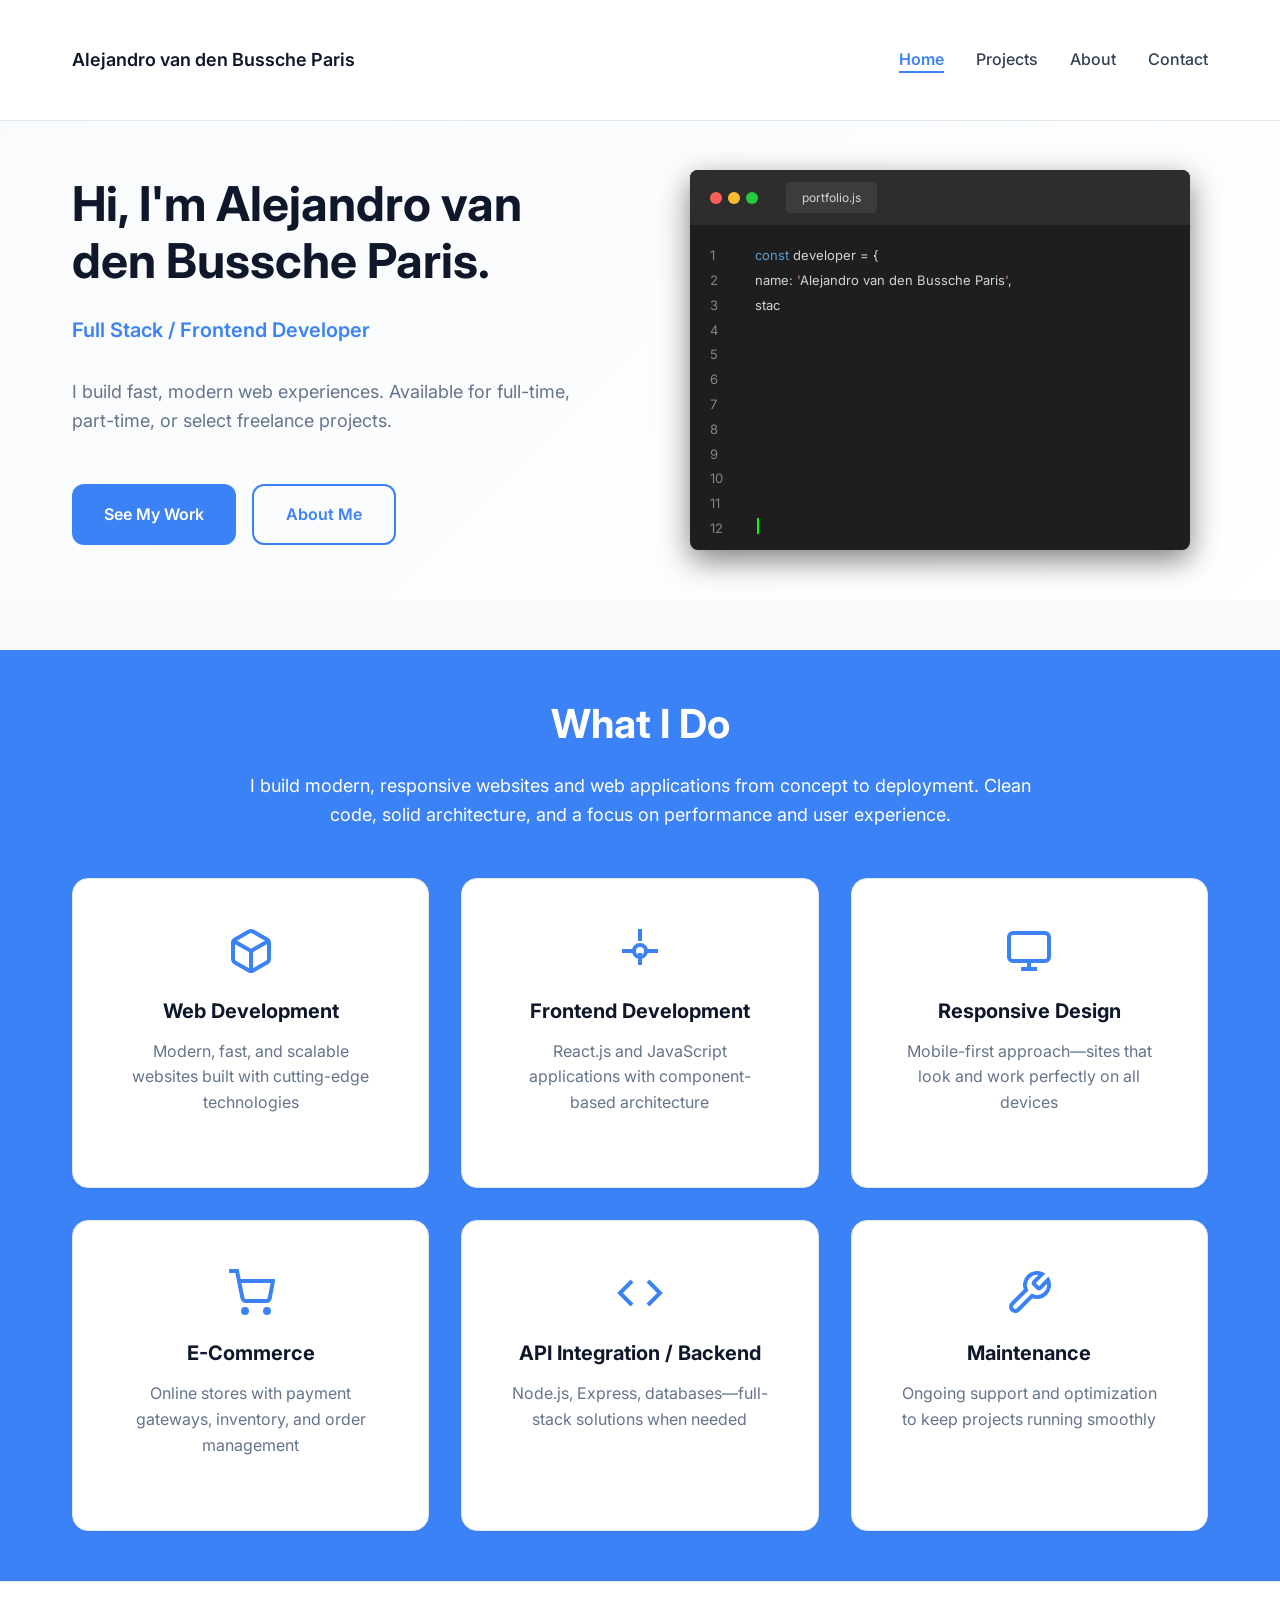
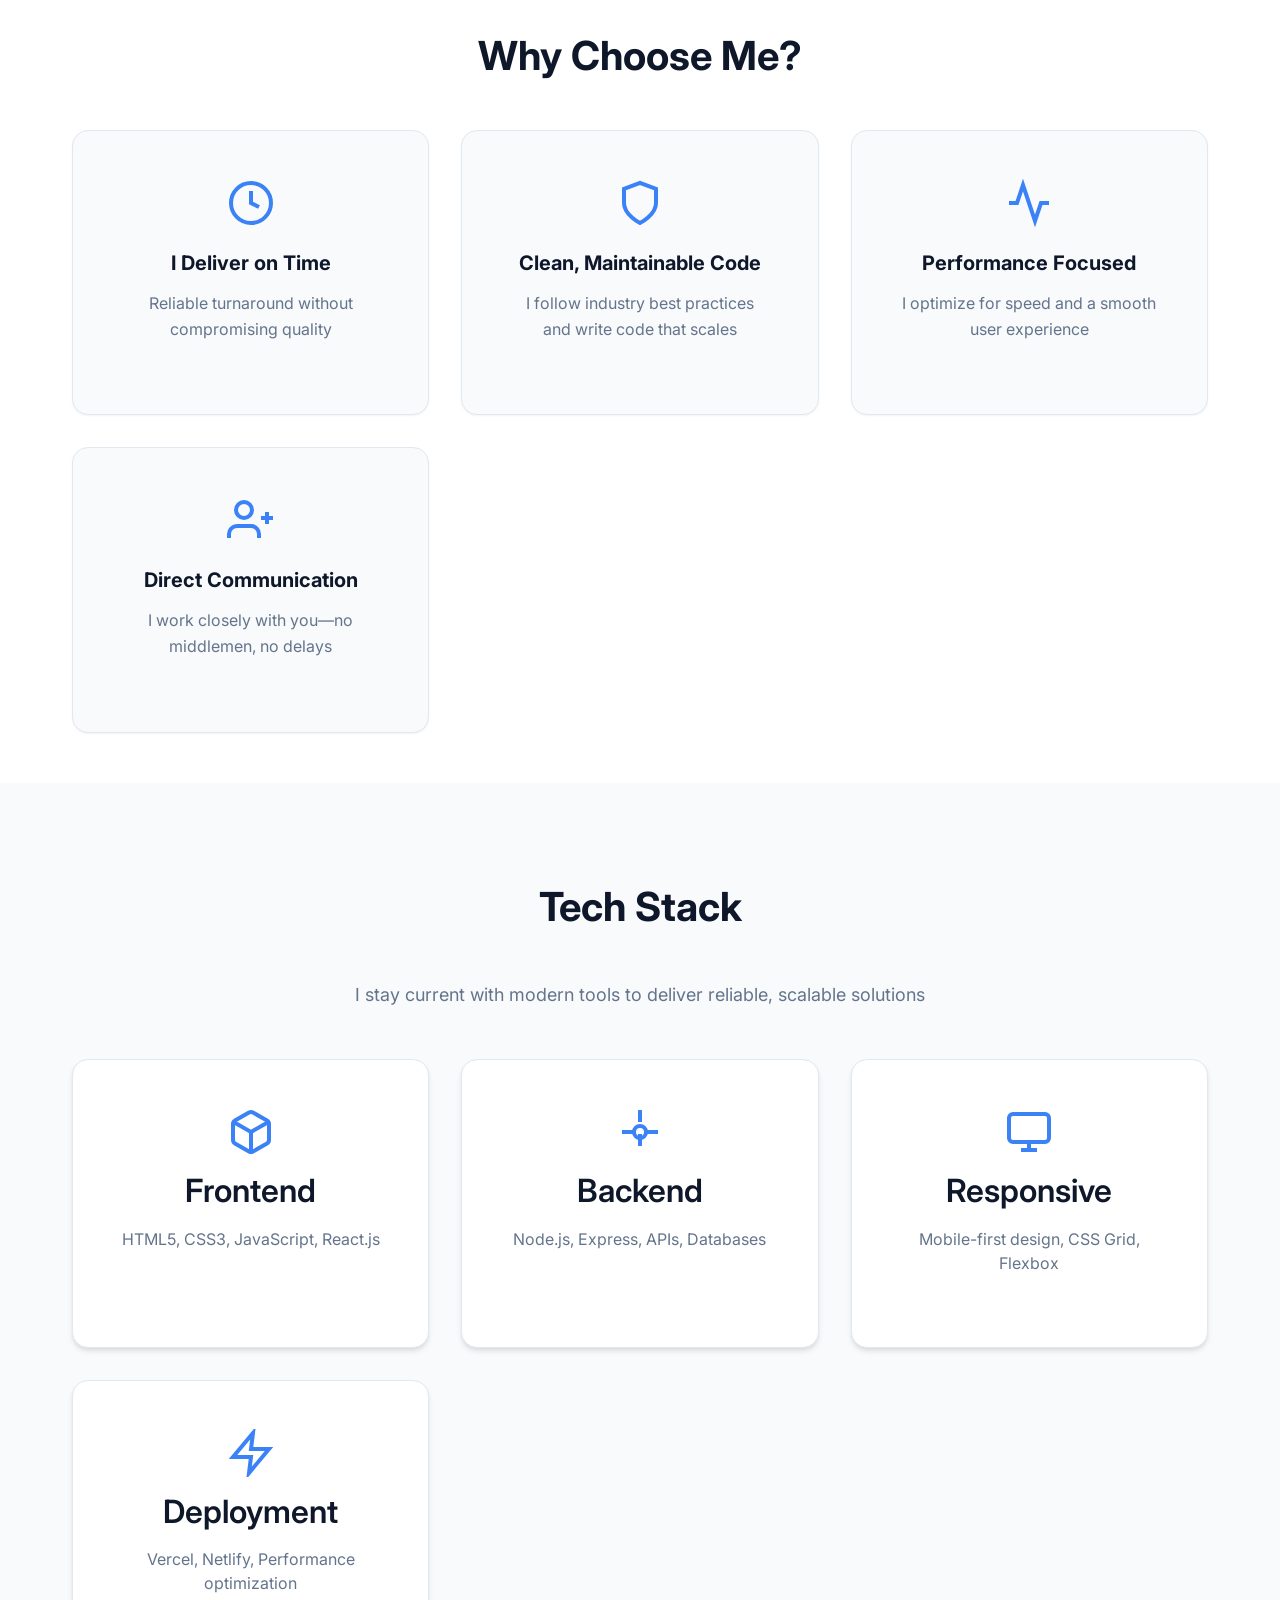
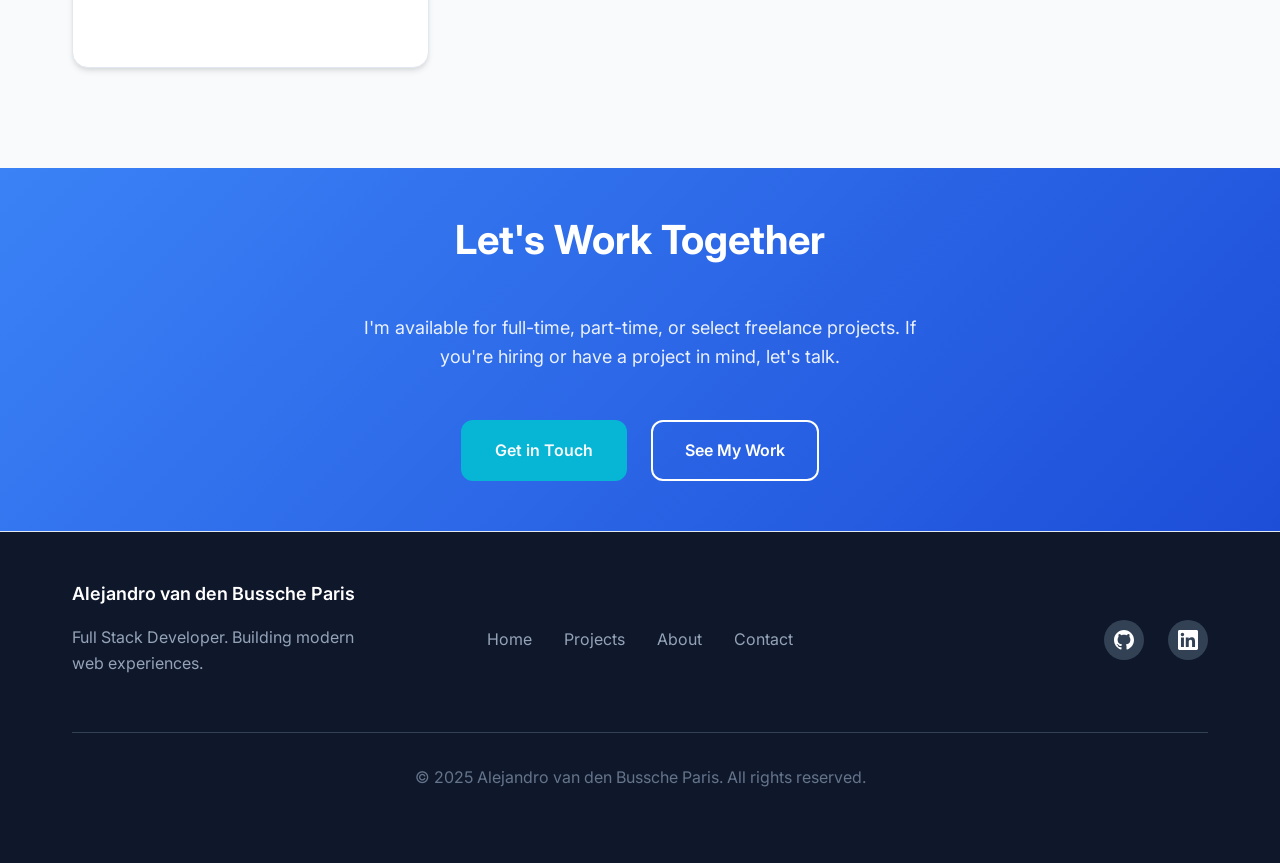
==== index.html @ 315a21a9 "Actualizar favicon a av-ico_tgfusm.png Made-with: Cursor" ====
<!DOCTYPE html>
<html lang="en">
<head>
  <meta charset="UTF-8">
  <meta name="viewport" content="width=device-width, initial-scale=1.0">
  
  <!-- Primary Meta Tags -->
  <title>Alejandro van den Bussche Paris | Full Stack Developer</title>
  <meta name="title" content="Alejandro van den Bussche Paris | Full Stack Developer">
  <meta name="description" content="Full Stack Developer specializing in React, JavaScript and modern web technologies. Available for hire.">
  <meta name="keywords" content="full stack developer, web development, React.js, JavaScript, frontend, backend, portfolio, freelance developer, Barcelona">
  <meta name="author" content="Alejandro van den Bussche Paris">
  <meta name="robots" content="index, follow, max-snippet:-1, max-image-preview:large, max-video-preview:-1">
  <meta name="language" content="English">
  <meta name="revisit-after" content="7 days">
  
  <!-- Open Graph / Facebook -->
  <meta property="og:type" content="website">
  <meta property="og:url" content="https://alejandrovdb.dev/">
  <meta property="og:title" content="Alejandro van den Bussche Paris | Full Stack Developer">
  <meta property="og:description" content="Full Stack Developer specializing in React, JavaScript and modern web technologies. Available for hire.">
  <meta property="og:image" content="https://res.cloudinary.com/dqph2qm49/image/upload/v1727992809/rocketMedia/alejandro_a6gkqs.png">
  <meta property="og:image:width" content="1200">
  <meta property="og:image:height" content="630">
  <meta property="og:site_name" content="Alejandro van den Bussche Paris">
  <meta property="og:locale" content="en_US">
  
  <!-- Twitter -->
  <meta property="twitter:card" content="summary_large_image">
  <meta property="twitter:url" content="https://alejandrovdb.dev/">
  <meta property="twitter:title" content="Alejandro van den Bussche Paris | Full Stack Developer">
  <meta property="twitter:description" content="Full Stack Developer specializing in React, JavaScript and modern web technologies. Available for hire.">
  <meta property="twitter:image" content="https://res.cloudinary.com/dqph2qm49/image/upload/v1727992809/rocketMedia/alejandro_a6gkqs.png">
  
  <!-- Additional SEO Meta Tags -->
  <meta name="theme-color" content="#3b82f6">
  <meta name="msapplication-TileColor" content="#3b82f6">
  <meta name="apple-mobile-web-app-capable" content="yes">
  <meta name="apple-mobile-web-app-status-bar-style" content="default">
  <meta name="apple-mobile-web-app-title" content="Alejandro van den Bussche Paris">
  
  <!-- Canonical URL -->
  <link rel="canonical" href="https://alejandrovdb.dev/" />
  
  <!-- Favicon -->
  <link rel="icon" type="image/png" sizes="32x32" href="https://res.cloudinary.com/dqph2qm49/image/upload/v1772940925/rocketMedia/av-ico_tgfusm.png">
  <link rel="icon" type="image/png" sizes="192x192" href="https://res.cloudinary.com/dqph2qm49/image/upload/v1772940925/rocketMedia/av-ico_tgfusm.png">
  <link rel="apple-touch-icon" href="https://res.cloudinary.com/dqph2qm49/image/upload/v1772940925/rocketMedia/av-ico_tgfusm.png">
  <link rel="manifest" href="/manifest.json">
  
  <!-- Preconnect for Performance -->
  <link rel="preconnect" href="https://fonts.googleapis.com">
  <link rel="preconnect" href="https://fonts.gstatic.com" crossorigin>
  <link rel="preconnect" href="https://res.cloudinary.com">
  
  <!-- Google Fonts -->
  <link href="https://fonts.googleapis.com/css2?family=Inter:wght@300;400;500;600;700&display=swap" rel="stylesheet">
  
  <!-- Styles -->
  <link rel="stylesheet" href="/assets/styles.css">
  
  <!-- Structured Data / Schema.org -->
  <script type="application/ld+json">
  {
    "@context": "https://schema.org",
    "@type": "Person",
    "name": "Alejandro van den Bussche Paris",
    "url": "https://alejandrovdb.dev",
    "jobTitle": "Full Stack Developer",
    "description": "Full Stack Developer specializing in React, JavaScript and modern web technologies. Available for hire.",
    "address": {
      "@type": "PostalAddress",
      "addressLocality": "Barcelona",
      "addressCountry": "ES"
    },
    "sameAs": [
      "https://github.com/avdbp",
      "https://www.linkedin.com/in/alejandro-van-den-bussche"
    ],
    "knowsAbout": ["React.js", "JavaScript", "Node.js", "Web Development", "Frontend Development"]
  }
  </script>
</head>
<body>
  <!-- Navigation -->
  <nav class="nav">
    <div class="container nav__container">
      <a href="/" class="nav__logo-link nav__logo-text" aria-label="Alejandro van den Bussche Paris - Home">
        Alejandro van den Bussche Paris
      </a>
      
      <ul class="nav__menu" id="nav-menu">
        <li><a href="/" class="nav__link" aria-current="page">Home</a></li>
        <li><a href="/projects.html" class="nav__link">Projects</a></li>
        <li><a href="/about.html" class="nav__link">About</a></li>
        <li><a href="/contact.html" class="nav__link">Contact</a></li>
      </ul>
      
      <button class="nav__toggle" id="nav-toggle" aria-expanded="false" aria-controls="nav-menu" aria-label="Toggle navigation menu">
        ☰
      </button>
    </div>
  </nav>

  <!-- Main Content -->
  <main id="main" role="main">
    <!-- Hero Section -->
    <section class="hero" aria-labelledby="hero-title">
      <div class="container">
        <div class="hero__content">
          <div class="hero__text">
            <h1 id="hero-title" class="hero__title">Hi, I'm Alejandro van den Bussche Paris.</h1>
            <p class="hero__subtitle">Full Stack / Frontend Developer</p>
            <p class="hero__description">I build fast, modern web experiences. Available for full-time, part-time, or select freelance projects.</p>
            <div style="display: flex; gap: 1rem; flex-wrap: wrap;">
              <a href="/projects.html" class="btn btn--primary" aria-label="See my work">See My Work</a>
              <a href="/about.html" class="btn btn--outline" aria-label="About me">About Me</a>
            </div>
          </div>
          <div class="hero__image">
            <div class="code-editor">
              <div class="editor-header">
                <div class="window-controls">
                  <div class="control close"></div>
                  <div class="control minimize"></div>
                  <div class="control maximize"></div>
                </div>
                <div class="file-tab">portfolio.js</div>
              </div>
              
              <div class="editor-content">
                <div class="code-line">
                  <span class="line-numbers">1</span>
                  <span class="code-text"></span>
                </div>
                
                <div class="code-line">
                  <span class="line-numbers">2</span>
                  <span class="code-text"></span>
                </div>
                
                <div class="code-line">
                  <span class="line-numbers">3</span>
                  <span class="code-text"></span>
                </div>
                
                <div class="code-line">
                  <span class="line-numbers">4</span>
                  <span class="code-text"></span>
                </div>
                
                <div class="code-line">
                  <span class="line-numbers">5</span>
                  <span class="code-text"></span>
                </div>
                
                <div class="code-line">
                  <span class="line-numbers">6</span>
                  <span class="code-text"></span>
                </div>
                
                <div class="code-line">
                  <span class="line-numbers">7</span>
                  <span class="code-text"></span>
                </div>
                
                <div class="code-line">
                  <span class="line-numbers">8</span>
                  <span class="code-text"></span>
                </div>
                
                <div class="code-line">
                  <span class="line-numbers">9</span>
                  <span class="code-text"></span>
                </div>
                
                <div class="code-line">
                  <span class="line-numbers">10</span>
                  <span class="code-text"></span>
                </div>
                
                <div class="code-line">
                  <span class="line-numbers">11</span>
                  <span class="code-text"></span>
                </div>
                
                <div class="code-line">
                  <span class="line-numbers">12</span>
                  <span class="code-text"></span>
                  <span class="cursor"></span>
                </div>
              </div>
            </div>
          </div>
        </div>
      </div>
    </section>

    <!-- What I Do Section -->
    <section class="section what-we-do">
      <div class="container">
        <div class="what-we-do__content">
          <header class="section-header">
            <h2 id="what-we-do-title" class="section-title">What I Do</h2>
            <p class="section-description">
              I build modern, responsive websites and web applications from concept to deployment. 
              Clean code, solid architecture, and a focus on performance and user experience.
            </p>
          </header>
            
            <div class="services-grid">
              <div class="service-item">
                <div class="service-icon">
                  <svg width="48" height="48" viewBox="0 0 24 24" fill="none" stroke="currentColor" stroke-width="2">
                    <path d="M21 16V8a2 2 0 0 0-1-1.73l-7-4a2 2 0 0 0-2 0l-7 4A2 2 0 0 0 3 8v8a2 2 0 0 0 1 1.73l7 4a2 2 0 0 0 2 0l7-4A2 2 0 0 0 21 16z"/>
                    <polyline points="3.27,6.96 12,12.01 20.73,6.96"/>
                    <line x1="12" y1="22.08" x2="12" y2="12"/>
                  </svg>
                </div>
                <h3>Web Development</h3>
                <p>Modern, fast, and scalable websites built with cutting-edge technologies</p>
              </div>
              
              <div class="service-item">
                <div class="service-icon">
                  <svg width="48" height="48" viewBox="0 0 24 24" fill="none" stroke="currentColor" stroke-width="2">
                    <circle cx="12" cy="12" r="3"/>
                    <path d="M12 1v6m0 6v6"/>
                    <path d="M21 12h-6m-6 0H3"/>
                  </svg>
                </div>
                <h3>Frontend Development</h3>
                <p>React.js and JavaScript applications with component-based architecture</p>
              </div>
              
              <div class="service-item">
                <div class="service-icon">
                  <svg width="48" height="48" viewBox="0 0 24 24" fill="none" stroke="currentColor" stroke-width="2">
                    <rect x="2" y="3" width="20" height="14" rx="2" ry="2"/>
                    <line x1="8" y1="21" x2="16" y2="21"/>
                    <line x1="12" y1="17" x2="12" y2="21"/>
                  </svg>
                </div>
                <h3>Responsive Design</h3>
                <p>Mobile-first approach—sites that look and work perfectly on all devices</p>
              </div>
              
              <div class="service-item">
                <div class="service-icon">
                  <svg width="48" height="48" viewBox="0 0 24 24" fill="none" stroke="currentColor" stroke-width="2">
                    <circle cx="9" cy="21" r="1"/>
                    <circle cx="20" cy="21" r="1"/>
                    <path d="M1 1h4l2.68 13.39a2 2 0 0 0 2 1.61h9.72a2 2 0 0 0 2-1.61L23 6H6"/>
                  </svg>
                </div>
                <h3>E-Commerce</h3>
                <p>Online stores with payment gateways, inventory, and order management</p>
              </div>
              
              <div class="service-item">
                <div class="service-icon">
                  <svg width="48" height="48" viewBox="0 0 24 24" fill="none" stroke="currentColor" stroke-width="2">
                    <polyline points="16,18 22,12 16,6"/>
                    <polyline points="8,6 2,12 8,18"/>
                  </svg>
                </div>
                <h3>API Integration / Backend</h3>
                <p>Node.js, Express, databases—full-stack solutions when needed</p>
              </div>
              
              <div class="service-item">
                <div class="service-icon">
                  <svg width="48" height="48" viewBox="0 0 24 24" fill="none" stroke="currentColor" stroke-width="2">
                    <path d="M14.7 6.3a1 1 0 0 0 0 1.4l1.6 1.6a1 1 0 0 0 1.4 0l3.77-3.77a6 6 0 0 1-7.94 7.94l-6.91 6.91a2.12 2.12 0 0 1-3-3l6.91-6.91a6 6 0 0 1 7.94-7.94l-3.76 3.76z"/>
                  </svg>
                </div>
                <h3>Maintenance</h3>
                <p>Ongoing support and optimization to keep projects running smoothly</p>
              </div>
            </div>
          </div>
        </div>
      </div>
    </section>

    <!-- Why Choose Me Section -->
    <section class="section why-choose-us" aria-labelledby="why-choose-title">
      <div class="container">
        <div class="why-choose-us__content">
          <header class="section-header">
            <h2 id="why-choose-title" class="section-title text-center">Why Choose Me?</h2>
          </header>
          
          <div class="benefits-grid" role="list">
            <div class="benefit-item">
              <div class="benefit-icon">
                <svg width="48" height="48" viewBox="0 0 24 24" fill="none" stroke="currentColor" stroke-width="2">
                  <circle cx="12" cy="12" r="10"/>
                  <polyline points="12,6 12,12 16,14"/>
                </svg>
              </div>
              <h3>I Deliver on Time</h3>
              <p>Reliable turnaround without compromising quality</p>
            </div>
            
            <div class="benefit-item">
              <div class="benefit-icon">
                <svg width="48" height="48" viewBox="0 0 24 24" fill="none" stroke="currentColor" stroke-width="2">
                  <path d="M12 22s8-4 8-10V5l-8-3-8 3v7c0 6 8 10 8 10z"/>
                </svg>
              </div>
              <h3>Clean, Maintainable Code</h3>
              <p>I follow industry best practices and write code that scales</p>
            </div>
            
            <div class="benefit-item">
              <div class="benefit-icon">
                <svg width="48" height="48" viewBox="0 0 24 24" fill="none" stroke="currentColor" stroke-width="2">
                  <path d="M22 12h-4l-3 9L9 3l-3 9H2"/>
                </svg>
              </div>
              <h3>Performance Focused</h3>
              <p>I optimize for speed and a smooth user experience</p>
            </div>
            
            <div class="benefit-item">
              <div class="benefit-icon">
                <svg width="48" height="48" viewBox="0 0 24 24" fill="none" stroke="currentColor" stroke-width="2">
                  <path d="M16 21v-2a4 4 0 0 0-4-4H5a4 4 0 0 0-4 4v2"/>
                  <circle cx="8.5" cy="7" r="4"/>
                  <line x1="20" y1="8" x2="20" y2="14"/>
                  <line x1="23" y1="11" x2="17" y2="11"/>
                </svg>
              </div>
              <h3>Direct Communication</h3>
              <p>I work closely with you—no middlemen, no delays</p>
            </div>
          </div>
        </div>
      </div>
    </section>

    <!-- Technologies Section -->
    <section class="section technologies" aria-labelledby="technologies-title">
      <div class="container">
        <div class="technologies__content">
          <header class="section-header">
            <h2 id="technologies-title" class="section-title text-center">Tech Stack</h2>
            <p class="section-description text-center">
              I stay current with modern tools to deliver reliable, scalable solutions
            </p>
          </header>
          
          <div class="tech-grid" role="list">
            <div class="tech-item">
              <div class="tech-icon">
                <svg width="48" height="48" viewBox="0 0 24 24" fill="none" stroke="currentColor" stroke-width="2">
                  <path d="M21 16V8a2 2 0 0 0-1-1.73l-7-4a2 2 0 0 0-2 0l-7 4A2 2 0 0 0 3 8v8a2 2 0 0 0 1 1.73l7 4a2 2 0 0 0 2 0l7-4A2 2 0 0 0 21 16z"/>
                  <polyline points="3.27,6.96 12,12.01 20.73,6.96"/>
                  <line x1="12" y1="22.08" x2="12" y2="12"/>
                </svg>
              </div>
              <h3>Frontend</h3>
              <p>HTML5, CSS3, JavaScript, React.js</p>
            </div>
            
            <div class="tech-item">
              <div class="tech-icon">
                <svg width="48" height="48" viewBox="0 0 24 24" fill="none" stroke="currentColor" stroke-width="2">
                  <circle cx="12" cy="12" r="3"/>
                  <path d="M12 1v6m0 6v6"/>
                  <path d="M21 12h-6m-6 0H3"/>
                </svg>
              </div>
              <h3>Backend</h3>
              <p>Node.js, Express, APIs, Databases</p>
            </div>
            
            <div class="tech-item">
              <div class="tech-icon">
                <svg width="48" height="48" viewBox="0 0 24 24" fill="none" stroke="currentColor" stroke-width="2">
                  <rect x="2" y="3" width="20" height="14" rx="2" ry="2"/>
                  <line x1="8" y1="21" x2="16" y2="21"/>
                  <line x1="12" y1="17" x2="12" y2="21"/>
                </svg>
              </div>
              <h3>Responsive</h3>
              <p>Mobile-first design, CSS Grid, Flexbox</p>
            </div>
            
            <div class="tech-item">
              <div class="tech-icon">
                <svg width="48" height="48" viewBox="0 0 24 24" fill="none" stroke="currentColor" stroke-width="2">
                  <path d="M13 2L3 14h9l-1 8 10-12h-9l1-8z"/>
                </svg>
              </div>
              <h3>Deployment</h3>
              <p>Vercel, Netlify, Performance optimization</p>
            </div>
          </div>
        </div>
      </div>
    </section>

    <!-- CTA Section -->
    <section class="section cta-section" aria-labelledby="cta-title" style="margin-top: 0; padding-top: 3rem;">
      <div class="container">
        <div class="cta-section__content text-center">
          <header class="section-header">
            <h2 id="cta-title" class="section-title">Let's Work Together</h2>
            <p class="section-description-red">
              I'm available for full-time, part-time, or select freelance projects. 
              If you're hiring or have a project in mind, let's talk.
            </p>
          </header>
          <div class="cta-buttons">
            <a href="/contact.html" class="btn btn--primary" aria-label="Get in touch">Get in Touch</a>
            <a href="/projects.html" class="btn btn--outline" aria-label="See my work">See My Work</a>
          </div>
        </div>
      </div>
    </section>
  </main>

  <!-- Footer -->
  <footer class="footer">
    <div class="container">
      <div class="footer__container">
        <div class="footer__brand">
          <span class="footer__name">Alejandro van den Bussche Paris</span>
          <p class="footer__description">Full Stack Developer. Building modern web experiences.</p>
        </div>
        
        <ul class="footer__menu">
          <li><a href="/" class="footer__link">Home</a></li>
          <li><a href="/projects.html" class="footer__link">Projects</a></li>
          <li><a href="/about.html" class="footer__link">About</a></li>
          <li><a href="/contact.html" class="footer__link">Contact</a></li>
        </ul>
        
        <div class="footer__social">
          <a href="https://github.com/avdbp" target="_blank" rel="noopener" class="social-link" aria-label="GitHub">
            <svg width="20" height="20" viewBox="0 0 24 24" fill="currentColor">
              <path d="M12 0c-6.626 0-12 5.373-12 12 0 5.302 3.438 9.8 8.207 11.387.599.111.793-.261.793-.577v-2.234c-3.338.726-4.033-1.416-4.033-1.416-.546-1.387-1.333-1.756-1.333-1.756-1.089-.745.083-.729.083-.729 1.205.084 1.839 1.237 1.839 1.237 1.07 1.834 2.807 1.304 3.492.997.107-.775.418-1.305.762-1.604-2.665-.305-5.467-1.334-5.467-5.931 0-1.311.469-2.381 1.236-3.221-.124-.303-.535-1.524.117-3.176 0 0 1.008-.322 3.301 1.23.957-.266 1.983-.399 3.003-.404 1.02.005 2.047.138 3.006.404 2.291-1.552 3.297-1.23 3.297-1.23.653 1.653.242 2.874.118 3.176.77.84 1.235 1.911 1.235 3.221 0 4.609-2.807 5.624-5.479 5.921.43.372.823 1.102.823 2.222v3.293c0 .319.192.694.801.576 4.765-1.589 8.199-6.086 8.199-11.386 0-6.627-5.373-12-12-12z"/>
            </svg>
          </a>
          <a href="https://www.linkedin.com/in/alejandro-van-den-bussche" target="_blank" rel="noopener" class="social-link" aria-label="LinkedIn">
            <svg width="20" height="20" viewBox="0 0 24 24" fill="currentColor">
              <path d="M20.447 20.452h-3.554v-5.569c0-1.328-.027-3.037-1.852-3.037-1.853 0-2.136 1.445-2.136 2.939v5.667H9.351V9h3.414v1.561h.046c.477-.9 1.637-1.85 3.37-1.85 3.601 0 4.267 2.37 4.267 5.455v6.286zM5.337 7.433c-1.144 0-2.063-.926-2.063-2.065 0-1.138.92-2.063 2.063-2.063 1.14 0 2.064.925 2.064 2.063 0 1.139-.925 2.065-2.064 2.065zm1.782 13.019H3.555V9h3.564v11.452zM22.225 0H1.771C.792 0 0 .774 0 1.729v20.542C0 23.227.792 24 1.771 24h20.451C23.2 24 24 23.227 24 22.271V1.729C24 .774 23.2 0 22.222 0h.003z"/>
            </svg>
          </a>
        </div>
      </div>
      
      <p class="footer__copyright">© 2025 Alejandro van den Bussche Paris. All rights reserved.</p>
    </div>
  </footer>

  <!-- Code Editor Animation JavaScript -->
  <script>
    // Code Editor Typewriter Effect
    const codeLines = [
      "const developer = {",
      "  name: 'Alejandro van den Bussche Paris',",
      "  stack: [",
      "    'React.js',",
      "    'JavaScript',",
      "    'Node.js'",
      "  ],",
      "  available() {",
      "    return 'Open to work & freelance';",
      "  }",
      "}; // Let's build!",
      ""
    ];

    const codeTextElements = document.querySelectorAll('.code-text');
    let currentLine = 0;
    let currentChar = 0;

    function typeNextLine() {
      if (currentLine >= codeLines.length) {
        // Reiniciar después de 2 segundos
        setTimeout(reset, 2000);
        return;
      }

      const line = codeLines[currentLine];
      const element = codeTextElements[currentLine];
      
      if (line) {
        typeText(element, line);
      } else {
        currentLine++;
        setTimeout(typeNextLine, 100);
      }
    }

    function typeText(element, text) {
      let index = 0;
      element.innerHTML = '';
      
      const typeChar = () => {
        if (index < text.length) {
          const char = text[index];
          const coloredChar = applySyntaxHighlighting(char, text, index);
          element.innerHTML += coloredChar;
          index++;
          setTimeout(typeChar, 30); // Velocidad rápida
        } else {
          currentLine++;
          setTimeout(typeNextLine, 100);
        }
      };
      
      typeChar();
    }

    function applySyntaxHighlighting(char, fullText, index) {
      // Detectar strings
      if (char === "'" || char === '"') {
        return `<span class="string">${char}</span>`;
      }
      
      // Detectar comentarios
      if (fullText.includes('//') && index >= fullText.indexOf('//')) {
        return `<span class="comment">${char}</span>`;
      }
      
      // Detectar keywords
      const keywords = ['const', 'let', 'var', 'function', 'return', 'if', 'else', 'for', 'while'];
      const currentWord = getCurrentWord(fullText, index);
      
      if (keywords.includes(currentWord)) {
        return `<span class="keyword">${char}</span>`;
      }
      
      // Detectar funciones
      if (currentWord.endsWith('()') && char === '(') {
        return `<span class="function">${char}</span>`;
      }
      
      // Detectar números
      if (/\d/.test(char)) {
        return `<span class="number">${char}</span>`;
      }
      
      return char;
    }

    function getCurrentWord(text, index) {
      let start = index;
      let end = index;
      
      while (start > 0 && /\w/.test(text[start - 1])) {
        start--;
      }
      
      while (end < text.length && /\w/.test(text[end])) {
        end++;
      }
      
      return text.substring(start, end);
    }

    function reset() {
      currentLine = 0;
      currentChar = 0;
      
      // Limpiar todo el texto
      codeTextElements.forEach(element => {
        element.innerHTML = '';
      });
      
      // Reiniciar después de 1 segundo
      setTimeout(typeNextLine, 1000);
    }

    // Iniciar cuando se carga la página
    document.addEventListener('DOMContentLoaded', () => {
      setTimeout(typeNextLine, 500);
    });
  </script>

  <!-- Simple JavaScript -->
  <script>
    console.log('=== SIMPLE JS LOADED ===');
    
    // Simple mobile navigation
    document.addEventListener('DOMContentLoaded', function() {
      const navToggle = document.getElementById('nav-toggle');
      const navMenu = document.getElementById('nav-menu');
      
      // Mobile navigation
      if (navToggle && navMenu) {
        navToggle.addEventListener('click', function() {
          const isExpanded = this.getAttribute('aria-expanded') === 'true';
          this.setAttribute('aria-expanded', !isExpanded);
          navMenu.classList.toggle('is-open');
          this.innerHTML = isExpanded ? '☰' : '✕';
        });
      }
      
      console.log('✅ Simple JavaScript initialized');
    });
  </script>
</body>
</html>
---- assets/styles.css ----
/* Alejandro van den Bussche Paris - Portfolio Styles */
/* Professional, technical, modern design */

/* CSS Variables */
:root {
  /* Colors - Light professional palette */
  --color-bg: #f8fafc;
  --color-surface: #ffffff;
  --color-primary: #3b82f6;
  --color-primary-hover: #2563eb;
  --color-primary-dark: #1d4ed8;
  --color-accent: #06b6d4;
  --color-text: #0f172a;
  --color-text-muted: #64748b;
  --color-border: #e2e8f0;
  --color-white: #ffffff;
  --color-black: #000000;
  --color-gray-50: #f8fafc;
  --color-gray-100: #f1f5f9;
  --color-gray-200: #e2e8f0;
  --color-gray-300: #cbd5e1;
  --color-gray-400: #94a3b8;
  --color-gray-500: #64748b;
  --color-gray-600: #475569;
  --color-gray-700: #334155;
  --color-gray-800: #1e293b;
  --color-gray-900: #0f172a;
  
  /* Typography */
  --font-family: 'Inter', -apple-system, BlinkMacSystemFont, 'Segoe UI', Roboto, 'Helvetica Neue', Arial, sans-serif;
  --font-family-display: 'Inter', -apple-system, BlinkMacSystemFont, 'Segoe UI', Roboto, 'Helvetica Neue', Arial, sans-serif;
  
  /* Spacing */
  --spacing-xs: 0.5rem;
  --spacing-sm: 1rem;
  --spacing-md: 1.5rem;
  --spacing-lg: 2rem;
  --spacing-xl: 3rem;
  --spacing-xxl: 4rem;
  --spacing-2xl: 4rem;
  --spacing-3xl: 6rem;
  
  /* Layout */
  --container-max-width: 1200px;
  --border-radius: 12px;
  --border-radius-lg: 16px;
  --border-radius-xl: 24px;
  
  /* Shadows */
  --shadow-sm: 0 1px 2px 0 rgba(0, 0, 0, 0.05);
  --shadow-md: 0 4px 6px -1px rgba(0, 0, 0, 0.1), 0 2px 4px -1px rgba(0, 0, 0, 0.06);
  --shadow-lg: 0 10px 15px -3px rgba(0, 0, 0, 0.1), 0 4px 6px -2px rgba(0, 0, 0, 0.05);
  --shadow-xl: 0 20px 25px -5px rgba(0, 0, 0, 0.1), 0 10px 10px -5px rgba(0, 0, 0, 0.04);
  
  /* Transitions */
  --transition-fast: 0.15s ease;
  --transition-normal: 0.3s ease;
  --transition-slow: 0.5s ease;
}

/* Reset and Base Styles */
* {
  margin: 0;
  padding: 0;
  box-sizing: border-box;
}

html {
  scroll-behavior: smooth;
  font-size: 16px;
}

body {
  font-family: var(--font-family);
  line-height: 1.6;
  color: var(--color-text);
  background-color: var(--color-bg);
  -webkit-font-smoothing: antialiased;
  -moz-osx-font-smoothing: grayscale;
}

/* Typography */
h1, h2, h3, h4, h5, h6 {
  font-family: var(--font-family-display);
  font-weight: 700;
  line-height: 1.2;
  margin-bottom: var(--spacing-md);
}

h1 { font-size: clamp(2.5rem, 5vw, 4rem); }
h2 { font-size: clamp(2rem, 4vw, 3rem); }
h3 { font-size: clamp(1.5rem, 3vw, 2rem); }
h4 { font-size: clamp(1.25rem, 2.5vw, 1.5rem); }

p {
  margin-bottom: var(--spacing-md);
  color: var(--color-text-muted);
}

a {
  color: var(--color-primary);
  text-decoration: none;
  transition: color var(--transition-fast);
}

a:hover {
  color: var(--color-primary-hover);
}

/* Layout */
.container {
  max-width: var(--container-max-width);
  margin: 0 auto;
  padding: 0 var(--spacing-lg);
}

.section {
  padding: var(--spacing-3xl) 0;
}

.section-title {
  font-size: 2.5rem;
  color: var(--color-text);
  margin-bottom: var(--spacing-md);
  text-align: center;
}

.section-description {
  font-size: 1.125rem;
  color: var(--color-text-muted);
  line-height: 1.6;
  max-width: 800px;
  margin: 0 auto var(--spacing-lg);
  text-align: center;
}

.section-description-red {
  font-size: 1.125rem;
  color: var(--color-white);
  line-height: 1.6;
  max-width: 800px;
  margin: 0 auto var(--spacing-lg);
  text-align: center;
}

.section--sm {
  padding: var(--spacing-xl) 0;
}

.section--lg {
  padding: var(--spacing-3xl) 0;
}

/* Grid */
.grid {
  display: grid;
  gap: var(--spacing-lg);
}

.grid--2 {
  grid-template-columns: repeat(auto-fit, minmax(300px, 1fr));
}

.grid--3 {
  grid-template-columns: repeat(auto-fit, minmax(250px, 1fr));
}

/* Navigation */
.nav {
  position: fixed;
  top: 0;
  left: 0;
  right: 0;
  background: rgba(255, 255, 255, 0.95);
  backdrop-filter: blur(10px);
  border-bottom: 1px solid var(--color-border);
  z-index: 1000;
  transition: all var(--transition-normal);
}

.nav__container {
  display: flex;
  align-items: center;
  justify-content: space-between;
  height: 120px;
}

.nav__logo {
  height: 105px;
  width: auto;
  filter: none;
  display: block;
  object-fit: contain;
  max-width: 315px;
}

.nav__logo-link {
  display: flex;
  align-items: center;
  text-decoration: none;
}

.nav__logo-text {
  font-weight: 600;
  font-size: 1.125rem;
  color: var(--color-gray-900);
  white-space: nowrap;
}

.nav__logo-text:hover {
  color: var(--color-primary);
}

.nav__menu {
  display: flex;
  align-items: center;
  gap: var(--spacing-lg);
  list-style: none;
}

.nav__link {
  font-weight: 500;
  color: var(--color-gray-700);
  transition: color var(--transition-fast);
  position: relative;
}

.nav__link:hover {
  color: var(--color-primary);
}

.nav__link::after {
  content: '';
  position: absolute;
  bottom: -4px;
  left: 0;
  width: 0;
  height: 2px;
  background: var(--color-primary);
  transition: width var(--transition-normal);
}

.nav__link:hover::after {
  width: 100%;
}

.nav__link[aria-current="page"] {
  color: var(--color-primary);
  font-weight: 600;
}

.nav__link[aria-current="page"]::after {
  width: 100%;
}

.nav__toggle {
  display: none;
  background: none;
  border: none;
  font-size: 1.5rem;
  color: var(--color-text);
  cursor: pointer;
}



/* Hero Section */
.hero {
  padding: calc(120px + 3.125rem) 0 3.125rem;
  background: linear-gradient(135deg, var(--color-bg) 0%, var(--color-surface) 100%);
  margin-bottom: 3.125rem;
}

/* Small Hero Variant */
.hero.section--sm {
  margin-top: 120px;
  padding: calc(120px + 2rem) 0 2rem;
  margin-bottom: 2rem;
}

.hero.section--sm .hero__title {
  font-size: 2.5rem;
  margin-bottom: var(--spacing-sm);
}

.hero.section--sm .hero__description {
  font-size: 1.125rem;
  max-width: 700px;
}

.hero__content {
  display: grid;
  grid-template-columns: 1fr 1fr;
  gap: 4rem;
  align-items: center;
  max-width: 1200px;
  margin: 0 auto;
}

.hero__header {
  text-align: center;
  margin-top:-80px;
  margin-bottom: 50px;
}

.hero__text {
  text-align: left;
}

.hero__image {
  display: flex;
  justify-content: center;
  align-items: center;
}

.hero__img {
  max-width: 100%;
  height: auto;
  max-height: 400px;
  object-fit: contain;
  filter: drop-shadow(0 20px 40px rgba(0, 0, 0, 0.1));
  transition: transform 0.3s ease, filter 0.3s ease;
  animation: float 6s ease-in-out infinite;
}

@keyframes float {
  0%, 100% {
    transform: translateY(0px);
  }
  50% {
    transform: translateY(-10px);
  }
}

.hero__img:hover {
  animation-play-state: paused;
  filter: drop-shadow(0 30px 60px rgba(0, 0, 0, 0.15));
}

/* Responsive Hero */
@media (max-width: 768px) {
  .hero__content {
    grid-template-columns: 1fr;
    gap: 2rem;
    text-align: center;
  }
  
  .hero__text {
    text-align: center;
  }
  
  .hero__image {
    order: -1;
  }
  
  .hero__img {
    max-width: 80%;
    max-height: 300px;
  }
}

/* Responsive Grids */
@media (max-width: 1024px) {
  .services-grid,
  .benefits-grid,
  .tech-grid {
    grid-template-columns: repeat(2, 1fr);
    gap: var(--spacing-md);
  }
}

@media (max-width: 768px) {
  .services-grid,
  .benefits-grid,
  .tech-grid {
    grid-template-columns: 1fr !important;
    gap: var(--spacing-md) !important;
    max-width: 500px !important;
    margin-left: auto !important;
    margin-right: auto !important;
  }
  
  .service-item,
  .benefit-item,
  .tech-item {
    padding: var(--spacing-lg) !important;
  }
  
  .service-item h3,
  .benefit-item h3,
  .tech-item h3 {
    font-size: 1.125rem !important;
  }
  
  .service-item p,
  .benefit-item p,
  .tech-item p {
    font-size: 0.95rem !important;
  }
}

@media (max-width: 480px) {
  .services-grid,
  .benefits-grid,
  .tech-grid {
    gap: var(--spacing-sm) !important;
    max-width: 100% !important;
    padding: 0 var(--spacing-sm) !important;
  }
  
  .service-item,
  .benefit-item,
  .tech-item {
    padding: var(--spacing-md) !important;
  }
  
  .service-item h3,
  .benefit-item h3,
  .tech-item h3 {
    font-size: 1.125rem !important;
  }
  
  .service-item p,
  .benefit-item p,
  .tech-item p {
    font-size: 0.9rem !important;
  }
}

.hero__title {
  color: var(--color-text);
  margin-bottom: var(--spacing-md);
  font-size: 3rem;
  font-weight: 700;
  line-height: 1.2;
}

.hero__description {
  font-size: 1.25rem;
  color: var(--color-text-muted);
  line-height: 1.6;
  max-width: 600px;
  margin: 0 auto;
}

.hero__subtitle {
  font-size: 1.25rem;
  color: var(--color-primary);
  font-weight: 600;
  margin-bottom: var(--spacing-lg);
}

.hero__description {
  font-size: 1.125rem;
  max-width: 600px;
  margin: 0 auto var(--spacing-xl);
  color: var(--color-text-muted);
}

/* Buttons */
.btn {
  display: inline-flex;
  align-items: center;
  justify-content: center;
  padding: var(--spacing-sm) var(--spacing-lg);
  border-radius: var(--border-radius);
  font-weight: 600;
  text-decoration: none;
  transition: all var(--transition-fast);
  cursor: pointer;
  border: none;
  font-size: 1rem;
}

.btn--primary {
  background: var(--color-primary);
  color: var(--color-white);
}

.btn--primary:hover {
  background: var(--color-primary-hover);
  color: var(--color-white);
  transform: translateY(-2px);
  box-shadow: var(--shadow-lg);
}

.btn--outline {
  background: transparent;
  color: var(--color-primary);
  border: 2px solid var(--color-primary);
}

.btn--outline:hover {
  background: var(--color-primary);
  color: var(--color-white);
  transform: translateY(-2px);
}

.btn--secondary {
  background: transparent;
  color: var(--color-primary);
  border: 2px solid var(--color-primary);
}

.btn--secondary:hover {
  background: var(--color-primary);
  color: var(--color-white);
  transform: translateY(-2px);
  box-shadow: var(--shadow-lg);
}

/* What We Do Section */
.what-we-do {
  background: var(--color-primary);
  padding: 3.125rem 0;
  margin-top: 3.125rem;
  margin-bottom: 0;
}

.what-we-do__content {
  max-width: 1200px;
  margin: 0 auto;
}

.what-we-do__text {
  text-align: center;
  margin-bottom: 3.125rem;
  color: var(--color-white);
}

.what-we-do .section-title,
.what-we-do .section-description {
  color: var(--color-white);
}

.services-grid {
  display: grid;
  grid-template-columns: repeat(3, 1fr);
  gap: var(--spacing-lg);
  margin-top: var(--spacing-xl);
  max-width: 1200px;
  margin-left: auto;
  margin-right: auto;
}

.service-item {
  background: var(--color-surface);
  padding: calc(var(--spacing-lg) * 1.5);
  border-radius: var(--border-radius-lg);
  box-shadow: var(--shadow-sm);
  border: 1px solid var(--color-border);
  text-align: center;
  transition: transform 0.2s ease, box-shadow 0.2s ease;
}

.service-item:hover {
  transform: translateY(-4px);
  box-shadow: var(--shadow-md);
}

.service-icon {
  margin-bottom: var(--spacing-md);
  color: var(--color-primary);
  display: flex;
  justify-content: center;
  align-items: center;
}

.service-icon svg {
  width: 48px;
  height: 48px;
  stroke: currentColor;
  stroke-width: 2;
  fill: none;
}

.service-item h3 {
  color: var(--color-text);
  margin-bottom: var(--spacing-sm);
  font-size: 1.25rem;
}

.service-item p {
  color: var(--color-text-muted);
  line-height: 1.6;
}

/* Why Choose Me Section */
.why-choose-us {
  background: var(--color-surface);
  padding: 3.125rem 0;
  margin-top: 0;
  margin-bottom: 3.125rem;
  border-top: 1px solid var(--color-border);
}

.why-choose-us__content {
  max-width: 1200px;
  margin: 0 auto;
}

.why-choose-us__content .section-title {
  margin-bottom: 3.125rem;
}

.benefits-grid {
  display: grid;
  grid-template-columns: repeat(3, 1fr);
  gap: var(--spacing-lg);
  margin-top: var(--spacing-xl);
  max-width: 1200px;
  margin-left: auto;
  margin-right: auto;
}

.benefit-item {
  background: var(--color-bg);
  padding: calc(var(--spacing-lg) * 1.5);
  border-radius: var(--border-radius-lg);
  box-shadow: var(--shadow-sm);
  border: 1px solid var(--color-border);
  text-align: center;
  transition: transform 0.2s ease, box-shadow 0.2s ease;
}

.benefit-item:hover {
  transform: translateY(-4px);
  box-shadow: var(--shadow-md);
}

.benefit-icon {
  margin-bottom: var(--spacing-md);
  color: var(--color-primary);
  display: flex;
  justify-content: center;
  align-items: center;
}

.benefit-icon svg {
  width: 48px;
  height: 48px;
  stroke: currentColor;
  stroke-width: 2;
  fill: none;
}

.benefit-item h3 {
  color: var(--color-text);
  margin-bottom: var(--spacing-sm);
  font-size: 1.25rem;
}

.benefit-item p {
  color: var(--color-text-muted);
  line-height: 1.6;
}

/* Technologies Section */
.technologies {
  background: var(--color-bg);
  padding: 3.125rem 0;
  margin-top: 3.125rem;
  margin-bottom: 3.125rem;
}

.technologies__content {
  text-align: center;
}

.technologies__content .section-title {
  margin-bottom: 3.125rem;
}

.technologies__content .section-description {
  margin-bottom: 3.125rem;
}

.tech-grid {
  display: grid;
  grid-template-columns: repeat(3, 1fr);
  gap: var(--spacing-lg);
  margin-top: var(--spacing-xl);
  max-width: 1200px;
  margin-left: auto;
  margin-right: auto;
}

.tech-item {
  background: var(--color-surface);
  padding: calc(var(--spacing-lg) * 1.5);
  border-radius: var(--border-radius-lg);
  text-align: center;
  transition: transform var(--transition-normal), box-shadow var(--transition-normal);
  box-shadow: var(--shadow-md);
  border: 1px solid var(--color-border);
}

.tech-item:hover {
  transform: translateY(-4px);
  box-shadow: var(--shadow-lg);
}

.tech-icon {
  margin-bottom: var(--spacing-sm);
  color: var(--color-primary);
  display: flex;
  justify-content: center;
  align-items: center;
}

.tech-icon svg {
  width: 48px;
  height: 48px;
  stroke: currentColor;
  stroke-width: 2;
  fill: none;
}

.tech-item h3 {
  color: var(--color-text);
  font-weight: 600;
  margin-bottom: var(--spacing-sm);
}

.tech-item p {
  color: var(--color-text-muted);
  line-height: 1.5;
}

/* CTA Section */
.cta-section {
  background: linear-gradient(135deg, var(--color-primary), var(--color-primary-dark));
  padding: 3.125rem 0;
  color: var(--color-white);
  margin-top: 3.125rem;
  margin-bottom: 0;
}

.cta-section__content {
  text-align: center;
  max-width: 600px;
  margin: 0 auto;
}

.cta-section__content .section-title {
  margin-bottom: 3.125rem;
}

.cta-section__content .section-description {
  margin-bottom: 3.125rem;
}

.cta-section__content h2 {
  font-size: 2.5rem;
  margin-bottom: var(--spacing-md);
  color: var(--color-white);
}

.cta-section__content p {
  font-size: 1.125rem;
  margin-bottom: var(--spacing-xl);
  opacity: 0.9;
}

.cta-buttons {
  display: flex;
  gap: var(--spacing-md);
  justify-content: center;
  flex-wrap: wrap;
}

.cta-buttons .btn--outline {
  background: transparent;
  color: var(--color-white);
  border: 2px solid var(--color-white);
}

.cta-buttons .btn--outline:hover {
  background: var(--color-white);
  color: var(--color-primary);
}

.cta-buttons .btn--primary {
  background: var(--color-accent);
  color: var(--color-bg);
  border: 2px solid var(--color-accent);
}

.cta-buttons .btn--primary:hover {
  background: var(--color-white);
  color: var(--color-primary);
  transform: translateY(-2px);
  box-shadow: var(--shadow-lg);
}

/* Project Cards */
.projects {
  background: var(--color-bg);
}

.projects-filter {
  display: flex;
  flex-wrap: wrap;
  gap: var(--spacing-xs);
  margin-bottom: var(--spacing-xl);
  justify-content: center;
}

.projects-filter__btn {
  padding: 0.375rem 0.75rem;
  border: 1px solid var(--color-primary);
  background: var(--color-surface);
  color: var(--color-primary);
  font-size: 0.875rem;
  font-weight: 600;
  border-radius: var(--border-radius);
  cursor: pointer;
  transition: all var(--transition-normal);
}

.projects-filter__btn:hover {
  background: var(--color-border);
}

.projects-filter__btn.is-active {
  background: var(--color-primary);
  color: var(--color-white);
}

.projects__grid {
  display: grid;
  grid-template-columns: repeat(auto-fit, minmax(350px, 1fr));
  gap: var(--spacing-xl);
}

.project-card {
  background: var(--color-surface);
  border-radius: var(--border-radius-lg);
  overflow: hidden;
  box-shadow: 0 4px 20px rgba(0, 0, 0, 0.08);
  border: 1px solid var(--color-border);
  transition: all var(--transition-normal);
  position: relative;
}

.project-card:hover {
  transform: translateY(-8px);
  box-shadow: 0 12px 40px rgba(0, 0, 0, 0.12), 0 0 0 1px var(--color-border);
}

.project-image {
  position: relative;
  overflow: hidden;
  background: var(--color-gray-100);
  border-radius: var(--border-radius-lg) var(--border-radius-lg) 0 0;
}

.project-image img {
  width: 100%;
  height: auto;
  object-fit: cover;
  transition: transform var(--transition-normal);
  display: block;
}

.project-card:hover .project-image img {
  transform: scale(1.05);
}

.featured-badge {
  position: absolute;
  top: var(--spacing-sm);
  right: var(--spacing-sm);
  background: var(--color-primary);
  color: var(--color-white);
  padding: var(--spacing-xs) var(--spacing-sm);
  border-radius: var(--border-radius);
  font-size: 0.875rem;
  font-weight: 600;
}

.project-content {
  padding: var(--spacing-lg);
}

.project-title {
  font-size: 1.5rem;
  margin-bottom: var(--spacing-sm);
  color: var(--color-text);
}

.project-description {
  color: var(--color-text-muted);
  margin-bottom: var(--spacing-md);
}

.project-tags {
  display: flex;
  flex-wrap: wrap;
  gap: var(--spacing-xs);
  margin-bottom: var(--spacing-lg);
}

.tag {
  background: var(--color-border);
  color: var(--color-text-muted);
  padding: var(--spacing-xs) var(--spacing-sm);
  border-radius: var(--border-radius);
  font-size: 0.875rem;
  font-weight: 500;
}

.project-links {
  display: flex;
  gap: var(--spacing-sm);
  flex-wrap: wrap;
  margin-top: var(--spacing-md);
}

.project-links .btn {
  flex: 1;
  min-width: 120px;
  text-align: center;
}

/* Wide project card (e.g. MindCare AI): full row, image left 40%, content right */
.project-card--wide {
  grid-column: 1 / -1;
  display: flex;
  flex-direction: row;
  align-items: stretch;
}

.project-card--wide .project-card--wide__image {
  width: 20%;
  flex-shrink: 0;
  min-height: 220px;
  overflow: hidden;
  background: #fff;
  border-radius: var(--border-radius-lg) 0 0 var(--border-radius-lg);
  margin-left: 30px;
  margin-top: 20px;
  margin-bottom: 15px;
}

.project-card--wide .project-card--wide__image img {
  width: 100%;
  height: 100%;
  object-fit: cover;
  display: block;
  transition: transform var(--transition-normal);
}

.project-card--wide:hover .project-card--wide__image img {
  transform: scale(1.03);
}

.project-card--wide .project-content {
  flex: 1;
  display: flex;
  flex-direction: column;
  justify-content: center;
  min-width: 0;
}

@media (max-width: 768px) {
  .project-card--wide {
    flex-direction: column;
  }

  .project-card--wide .project-card--wide__image {
    width: 100%;
    min-height: 200px;
    margin-left: 0;
    margin-top: 0;
    margin-bottom: 0;
    background: #fff;
    border-radius: var(--border-radius-lg) var(--border-radius-lg) 0 0;
  }

  .project-card--wide .project-content {
    padding: var(--spacing-lg);
  }
}

/* Team Section */
.team {
  background: var(--color-surface);
  padding: 3.125rem 0 2rem;
}

.team.section {
  padding: 3.125rem 0 2rem !important;
}

.team__content {
  max-width: 1200px;
  margin: 0 auto;
  text-align: center;
}

.team__title {
  font-size: 2.5rem;
  font-weight: 700;
  color: var(--color-text);
  margin-bottom: var(--spacing-sm);
}

.team__subtitle {
  font-size: 1.125rem;
  color: var(--color-text-muted);
  margin-bottom: var(--spacing-xl);
  max-width: 600px;
  margin-left: auto;
  margin-right: auto;
}

.team__grid {
  display: grid;
  grid-template-columns: repeat(auto-fit, minmax(400px, 1fr));
  gap: var(--spacing-xl);
  margin-top: var(--spacing-xl);
}

.team-member {
  background: var(--color-bg);
  border-radius: var(--border-radius-lg);
  padding: var(--spacing-xl);
  box-shadow: var(--shadow-md);
  border: 1px solid var(--color-border);
  text-align: left;
  transition: transform var(--transition-normal), box-shadow var(--transition-normal);
}

.team-member:hover {
  transform: translateY(-8px);
  box-shadow: var(--shadow-xl);
}

.team-member__name {
  font-size: 1.75rem;
  font-weight: 700;
  color: var(--color-text);
  margin-bottom: var(--spacing-xs);
}

.team-member__role {
  font-size: 1.125rem;
  color: var(--color-primary);
  font-weight: 600;
  margin-bottom: var(--spacing-md);
}

.team-member__bio {
  color: var(--color-text-muted);
  line-height: 1.6;
  margin-bottom: var(--spacing-lg);
  font-size: 1rem;
}

.team-member__skills {
  display: flex;
  flex-wrap: wrap;
  gap: var(--spacing-xs);
  margin-bottom: var(--spacing-lg);
}

.team-member__skill {
  background: var(--color-border);
  color: var(--color-text-muted);
  padding: var(--spacing-xs) var(--spacing-sm);
  border-radius: var(--border-radius);
  font-size: 0.875rem;
  font-weight: 500;
  border: 1px solid var(--color-border);
}

/* Responsive Team Grid */
@media (max-width: 768px) {
  .team__grid {
    grid-template-columns: 1fr;
    max-width: 500px;
    gap: var(--spacing-lg);
  }
  
  .team-member {
    padding: var(--spacing-lg);
  }
  
  .team-member__name {
    font-size: 1.5rem;
  }
  
  .team-member__role {
    font-size: 1rem;
  }
  
  .team-member__bio {
    font-size: 0.95rem;
  }
}

@media (max-width: 480px) {
  .team__grid {
    max-width: 100%;
    padding: 0 var(--spacing-sm);
  }
  
  .team-member {
    padding: var(--spacing-md);
  }
  
  .team-member__name {
    font-size: 1.375rem;
  }
  
  .team-member__skills {
    gap: var(--spacing-xs);
  }
  
  .team-member__skill {
    font-size: 0.8rem;
    padding: var(--spacing-xs);
  }
}

/* Services Section */
.services {
  background: var(--color-white);
  padding: 3.125rem 0;
}

.services__content {
  max-width: 1200px;
  margin: 0 auto;
  text-align: center;
}

.services__title {
  font-size: 2.5rem;
  font-weight: 700;
  color: var(--color-text);
  margin-bottom: var(--spacing-sm);
}

.services__subtitle {
  font-size: 1.125rem;
  color: var(--color-text-muted);
  margin-bottom: var(--spacing-xl);
  max-width: 600px;
  margin-left: auto;
  margin-right: auto;
}

.services__grid {
  display: grid;
  grid-template-columns: repeat(auto-fit, minmax(280px, 1fr));
  gap: var(--spacing-lg);
  margin-top: var(--spacing-xl);
}

.service-card {
  background: var(--color-surface);
  border-radius: var(--border-radius-lg);
  padding: var(--spacing-xl);
  box-shadow: var(--shadow-md);
  text-align: center;
  transition: transform var(--transition-normal), box-shadow var(--transition-normal);
  border: 1px solid var(--color-border);
}

.service-card:hover {
  transform: translateY(-8px);
  box-shadow: var(--shadow-xl);
}

.service-card__icon {
  font-size: 3rem;
  margin-bottom: var(--spacing-md);
  display: block;
}

.service-card__title {
  font-size: 1.25rem;
  font-weight: 600;
  color: var(--color-text);
  margin-bottom: var(--spacing-sm);
}

.service-card__description {
  color: var(--color-text-muted);
  line-height: 1.6;
  font-size: 0.95rem;
}

/* Process Section */
.process {
  background: var(--color-surface);
  padding: 3.125rem 0 2rem;
}

.process.section {
  padding: 3.125rem 0 2rem !important;
}

.process__content {
  max-width: 1200px;
  margin: 0 auto;
  text-align: center;
}

.process__title {
  font-size: 2.5rem;
  font-weight: 700;
  color: var(--color-text);
  margin-bottom: var(--spacing-sm);
}

.process__subtitle {
  font-size: 1.125rem;
  color: var(--color-text-muted);
  margin-bottom: var(--spacing-xl);
  max-width: 600px;
  margin-left: auto;
  margin-right: auto;
}

.process__grid {
  display: flex;
  flex-wrap: wrap;
  justify-content: center;
  gap: var(--spacing-lg);
  margin-top: var(--spacing-xl);
  max-width: 900px;
  margin-left: auto;
  margin-right: auto;
}

.process-step {
  flex: 0 0 260px;
  background: var(--color-surface);
  border-radius: var(--border-radius-lg);
  padding: var(--spacing-lg);
  box-shadow: 0 4px 20px rgba(0, 0, 0, 0.08);
  text-align: center;
  transition: transform var(--transition-normal), box-shadow var(--transition-normal);
  border: 1px solid var(--color-border);
}

.process-step:hover {
  transform: translateY(-4px);
  box-shadow: 0 12px 40px rgba(0, 0, 0, 0.12), 0 0 0 1px var(--color-border);
}

.process-step__number {
  background: var(--color-primary);
  color: var(--color-white);
  width: 50px;
  height: 50px;
  border-radius: 50%;
  display: flex;
  align-items: center;
  justify-content: center;
  font-size: 1.25rem;
  font-weight: 700;
  margin: 0 auto var(--spacing-md);
}

.process-step__title {
  font-size: 1.125rem;
  font-weight: 600;
  color: var(--color-text);
  margin-bottom: var(--spacing-sm);
}

.process-step__description {
  color: var(--color-text-muted);
  line-height: 1.5;
  font-size: 0.9rem;
}

/* Responsive Process Grid */
@media (max-width: 768px) {
  .process__grid {
    max-width: 600px;
    gap: var(--spacing-md);
  }
  
  .process-step {
    flex: 0 0 calc(50% - var(--spacing-md) / 2);
    min-width: 220px;
  }
  
  .process-step {
    padding: var(--spacing-md);
  }
  
  .process-step__title {
    font-size: 1rem;
  }
  
  .process-step__description {
    font-size: 0.85rem;
  }
}

@media (max-width: 480px) {
  .process__grid {
    max-width: 100%;
    gap: var(--spacing-sm);
    padding: 0 var(--spacing-sm);
  }
  
  .process-step {
    flex: 0 0 100%;
    min-width: 0;
    padding: var(--spacing-sm);
  }
  
  .process-step__number {
    width: 40px;
    height: 40px;
    font-size: 1rem;
  }
  
  .process-step__title {
    font-size: 0.95rem;
  }
  
  .process-step__description {
    font-size: 0.8rem;
  }
}

/* Skills Section */
.skills-section {
  background: var(--color-bg);
  padding: 3.125rem 0;
}

.skills__content {
  max-width: 1200px;
  margin: 0 auto;
  text-align: center;
}

.skills__title {
  font-size: 2.5rem;
  font-weight: 700;
  color: var(--color-text);
  margin-bottom: var(--spacing-lg);
}

.skills__grid {
  display: flex;
  flex-wrap: wrap;
  justify-content: center;
  gap: var(--spacing-lg);
  margin-top: var(--spacing-xl);
  max-width: 1200px;
  margin-left: auto;
  margin-right: auto;
}

.skill-item {
  flex: 0 0 260px;
  background: var(--color-surface);
  border-radius: var(--border-radius-lg);
  padding: var(--spacing-lg);
  box-shadow: 0 4px 20px rgba(0, 0, 0, 0.08);
  text-align: center;
  transition: transform var(--transition-normal), box-shadow var(--transition-normal);
  border: 1px solid var(--color-border);
}

.skill-item:hover {
  transform: translateY(-4px);
  box-shadow: 0 12px 40px rgba(0, 0, 0, 0.12), 0 0 0 1px var(--color-border);
}

.skill-icon {
  margin-bottom: var(--spacing-md);
  display: flex;
  justify-content: center;
  align-items: center;
  color: var(--color-primary);
}

.skill-icon svg {
  width: 48px;
  height: 48px;
  stroke: currentColor;
  stroke-width: 2;
  fill: none;
}

.skill-item h3 {
  font-size: 1.25rem;
  font-weight: 600;
  color: var(--color-text);
  margin-bottom: var(--spacing-sm);
}

.skill-item p {
  color: var(--color-text-muted);
  line-height: 1.6;
  font-size: 0.95rem;
}

/* Responsive Skills Grid */
@media (max-width: 1024px) {
  .skills__grid {
    max-width: 800px;
  }
  
  .skill-item {
    flex: 0 0 calc(50% - var(--spacing-lg) / 2);
    min-width: 200px;
  }
}

@media (max-width: 768px) {
  .skills__grid {
    max-width: 600px;
    gap: var(--spacing-md);
  }
  
  .skill-item {
    flex: 0 0 calc(50% - var(--spacing-md) / 2);
    min-width: 180px;
  }
  
  .skill-item {
    padding: var(--spacing-md);
  }
  
  .skill-item h3 {
    font-size: 1.125rem;
  }
}

@media (max-width: 480px) {
  .skills__grid {
    max-width: 100%;
    gap: var(--spacing-sm);
    padding: 0 var(--spacing-sm);
  }
  
  .skill-item {
    flex: 0 0 100%;
    min-width: 0;
    padding: var(--spacing-sm);
  }
  
  .skill-item h3 {
    font-size: 1rem;
  }
  
  .skill-item p {
    font-size: 0.875rem;
  }
}

/* Contact Section */
.contact {
  background: var(--color-surface);
  padding: 3.125rem 0;
}

.contact__content {
  max-width: 800px;
  margin: 0 auto;
}

.contact__form {
  background: var(--color-bg);
  padding: var(--spacing-xl);
  border-radius: var(--border-radius-lg);
  box-shadow: var(--shadow-md);
  border: 1px solid var(--color-border);
  margin-bottom: var(--spacing-xl);
}

.form-group {
  margin-bottom: var(--spacing-lg);
}

.form-label {
  display: block;
  font-weight: 600;
  color: var(--color-text);
  margin-bottom: var(--spacing-sm);
}

.form-input,
.form-textarea {
  width: 100%;
  padding: var(--spacing-md);
  border: 2px solid var(--color-border);
  border-radius: var(--border-radius);
  font-size: 1rem;
  background: var(--color-surface);
  color: var(--color-text);
  transition: border-color var(--transition-fast);
}

.form-input:focus,
.form-textarea:focus {
  outline: none;
  border-color: var(--color-primary);
}

.form-textarea {
  resize: vertical;
  min-height: 120px;
}

.contact__direct {
  text-align: center;
  padding: var(--spacing-xl);
  background: var(--color-bg);
  border-radius: var(--border-radius-lg);
  border: 1px solid var(--color-border);
}

.contact__direct h3 {
  font-size: 1.25rem;
  color: var(--color-text);
  margin-bottom: var(--spacing-md);
}

.contact__email {
  color: var(--color-primary);
  text-decoration: none;
  font-size: 1.125rem;
  font-weight: 600;
  transition: color var(--transition-fast);
}

.contact__email:hover {
  color: var(--color-primary-hover);
}

/* About Section */
.about {
  background: var(--color-white);
}

.about.section {
  padding: 3.125rem 0 2rem !important;
}

.about__content {
  max-width: 800px;
  margin: 0 auto;
  text-align: center;
}

.about__description {
  font-size: 1.125rem;
  margin-bottom: var(--spacing-xl);
}

.skills {
  margin-top: var(--spacing-xl);
}

.skills__title {
  margin-bottom: var(--spacing-lg);
}

.skills-list {
  display: grid;
  grid-template-columns: repeat(auto-fit, minmax(200px, 1fr));
  gap: var(--spacing-md);
  list-style: none;
}

/* Removed duplicate skill-item styles that were causing red hover */

/* Contact Section (duplicate rule - surface) */
.contact {
  background: var(--color-surface);
}

.contact__content {
  max-width: 600px;
  margin: 0 auto;
}

.contact__form {
  background: var(--color-bg);
  padding: var(--spacing-xl);
  border-radius: var(--border-radius-lg);
  box-shadow: var(--shadow-lg);
  border: 1px solid var(--color-border);
}

.form-group {
  margin-bottom: var(--spacing-lg);
}

.form-label {
  display: block;
  margin-bottom: var(--spacing-xs);
  font-weight: 600;
  color: var(--color-text);
}

.form-input,
.form-textarea {
  width: 100%;
  padding: var(--spacing-sm);
  border: 2px solid var(--color-border);
  border-radius: var(--border-radius);
  font-size: 1rem;
  background: var(--color-surface);
  color: var(--color-text);
  transition: border-color var(--transition-fast);
}

.form-input:focus,
.form-textarea:focus {
  outline: none;
  border-color: var(--color-primary);
}

.form-textarea {
  resize: vertical;
  min-height: 120px;
}

.contact__direct {
  text-align: center;
  margin-top: var(--spacing-xl);
}

.contact__email {
  color: var(--color-primary);
  font-weight: 600;
}

/* Footer */
.footer {
  background: var(--color-gray-900);
  color: var(--color-white);
  padding: var(--spacing-xl) 0;
  border-top: 1px solid var(--color-border);
}

.footer__container {
  display: grid;
  grid-template-columns: 1fr auto 1fr;
  gap: var(--spacing-xl);
  align-items: center;
}

.footer__logo {
  height: 54px;
  width: auto;
  filter: none;
  display: block;
  object-fit: contain;
  max-width: 150px;
}

.footer__brand {
  display: flex;
  flex-direction: column;
  gap: var(--spacing-sm);
}

.footer__name {
  font-weight: 600;
  font-size: 1.125rem;
}

.footer__description {
  color: var(--color-gray-400);
  max-width: 300px;
}

.footer__menu {
  display: flex;
  gap: var(--spacing-lg);
  list-style: none;
}

.footer__link {
  color: var(--color-gray-400);
  transition: color var(--transition-fast);
}

.footer__link:hover {
  color: var(--color-white);
}

.footer__social {
  display: flex;
  gap: var(--spacing-md);
  justify-content: flex-end;
}

.social-link {
  display: flex;
  align-items: center;
  justify-content: center;
  width: 40px;
  height: 40px;
  background: var(--color-gray-700);
  border-radius: 50%;
  color: var(--color-white);
  transition: all var(--transition-fast);
}

.social-link:hover {
  background: var(--color-primary);
  transform: translateY(-2px);
}

.footer__copyright {
  grid-column: 1 / -1;
  text-align: center;
  color: var(--color-gray-500);
  margin-top: var(--spacing-lg);
  padding-top: var(--spacing-lg);
  border-top: 1px solid var(--color-gray-700);
}

/* Animations */
[data-animate] {
  opacity: 0;
  transform: translateY(30px);
  transition: all var(--transition-slow);
}

[data-animate].is-visible {
  opacity: 1;
  transform: translateY(0);
}

[data-animate="fade-up"] {
  transform: translateY(30px);
}

[data-animate="fade-left"] {
  transform: translateX(-30px);
}

[data-animate="fade-right"] {
  transform: translateX(30px);
}

[data-animate="scale"] {
  transform: scale(0.9);
}

[data-animate="scale"].is-visible {
  transform: scale(1);
}

/* Responsive Design */
@media (max-width: 768px) {
  .nav__logo {
    height: 42px;
    max-width: 126px;
  }
  
  .nav__logo-text {
    font-size: 0.95rem;
    white-space: normal;
    max-width: 140px;
    line-height: 1.2;
  }
  
  .nav__menu {
    position: fixed;
    top: 120px;
    left: 0;
    right: 0;
    background: var(--color-white);
    flex-direction: column;
    padding: var(--spacing-lg);
    border-bottom: 1px solid var(--color-border);
    transform: translateY(-100%);
    opacity: 0;
    visibility: hidden;
    transition: all var(--transition-normal);
  }
  
  .nav__menu.is-open {
    transform: translateY(0);
    opacity: 1;
    visibility: visible;
  }
  
  .nav__toggle {
    display: block;
  }
  
  .hero {
    padding: calc(120px + var(--spacing-xl)) 0 var(--spacing-xl);
  }
  
  .section {
    padding: var(--spacing-xl) 0;
  }
  
  .projects__grid {
    grid-template-columns: 1fr;
  }
  
  .footer__logo {
    height: 42px;
    max-width: 120px;
  }
  
  .footer__container {
    grid-template-columns: 1fr;
    text-align: center;
    gap: var(--spacing-lg);
  }
  
  .footer__social {
    justify-content: center;
  }
  
  .grid--2,
  .grid--3 {
    grid-template-columns: 1fr;
  }
}

@media (max-width: 480px) {
  .container {
    padding: 0 var(--spacing-md);
  }
  
  .hero__title {
    font-size: 2rem;
  }
  
  .project-card {
    margin: 0 calc(-1 * var(--spacing-md));
  }
  
  .btn {
    width: 100%;
    justify-content: center;
  }
}

/* Utility Classes */
.text-center { text-align: center; }
.text-left { text-align: left; }
.text-right { text-align: right; }

.mb-0 { margin-bottom: 0; }
.mb-sm { margin-bottom: var(--spacing-sm); }
.mb-md { margin-bottom: var(--spacing-md); }
.mb-lg { margin-bottom: var(--spacing-lg); }
.mb-xl { margin-bottom: var(--spacing-xl); }

.mt-0 { margin-top: 0; }
.mt-sm { margin-top: var(--spacing-sm); }
.mt-md { margin-top: var(--spacing-md); }
.mt-lg { margin-top: var(--spacing-lg); }
.mt-xl { margin-top: var(--spacing-xl); }

/* Loading States */
.btn:disabled {
  opacity: 0.6;
  cursor: not-allowed;
}

.loading-projects {
  text-align: center;
  padding: var(--spacing-xl);
  color: var(--color-gray-500);
}

.loading-projects p {
  font-size: 1.125rem;
  margin: 0;
}

.btn.success {
  background: #10b981;
}

/* Focus States for Accessibility */
.btn:focus,
.form-input:focus,
.form-textarea:focus,
.nav__link:focus {
  outline: 2px solid var(--color-primary);
  outline-offset: 2px;
}

/* Skip Link for Accessibility */
.skip-link {
  position: absolute;
  top: -40px;
  left: 6px;
  color: var(--color-white);
  padding: 8px;
  text-decoration: none;
  border-radius: var(--border-radius);
  z-index: 1001;
}

.skip-link:focus {
  top: 6px;
}

/* Code Editor Animation Styles */
.code-editor {
  width: 100%;
  max-width: 500px;
  height: 380px;
  background: #1e1e1e;
  border-radius: 8px;
  box-shadow: 0 10px 30px rgba(0,0,0,0.5);
  overflow: hidden;
  margin: 0 auto;
}

.editor-header {
  background: #2d2d2d;
  padding: 12px 20px;
  display: flex;
  align-items: center;
  gap: 8px;
}

.window-controls {
  display: flex;
  gap: 6px;
}

.control {
  width: 12px;
  height: 12px;
  border-radius: 50%;
}

.control.close { background: #ff5f56; }
.control.minimize { background: #ffbd2e; }
.control.maximize { background: #27ca3f; }

.file-tab {
  background: #3c3c3c;
  color: #d4d4d4;
  padding: 6px 16px;
  border-radius: 4px;
  font-size: 12px;
  margin-left: 20px;
}

.editor-content {
  padding: 20px;
  color: #d4d4d4;
  font-size: 13px;
  line-height: 1.6;
  position: relative;
}

.line-numbers {
  color: #858585;
  user-select: none;
  margin-right: 20px;
  display: inline-block;
  min-width: 25px;
}

.code-line {
  display: flex;
  margin-bottom: 4px;
  min-height: 18px;
}

.code-text {
  overflow: hidden;
  white-space: nowrap;
}

.cursor {
  display: inline-block;
  width: 2px;
  height: 16px;
  background: #00ff00;
  animation: blink 1s infinite;
  margin-left: 2px;
}

.keyword { color: #569cd6; }
.string { color: #ce9178; }
.comment { color: #6a9955; }
.function { color: #dcdcaa; }
.number { color: #b5cea8; }
.operator { color: #d4d4d4; }

@keyframes blink {
  0%, 50% { opacity: 1; }
  51%, 100% { opacity: 0; }
}

/* Responsive adjustments for hero code editor */
@media (max-width: 768px) {
  .code-editor {
    max-width: 100%;
    height: 280px;
  }
  
  .editor-content {
    font-size: 11px;
    padding: 15px;
  }
  
  .line-numbers {
    min-width: 20px;
    margin-right: 15px;
  }
}
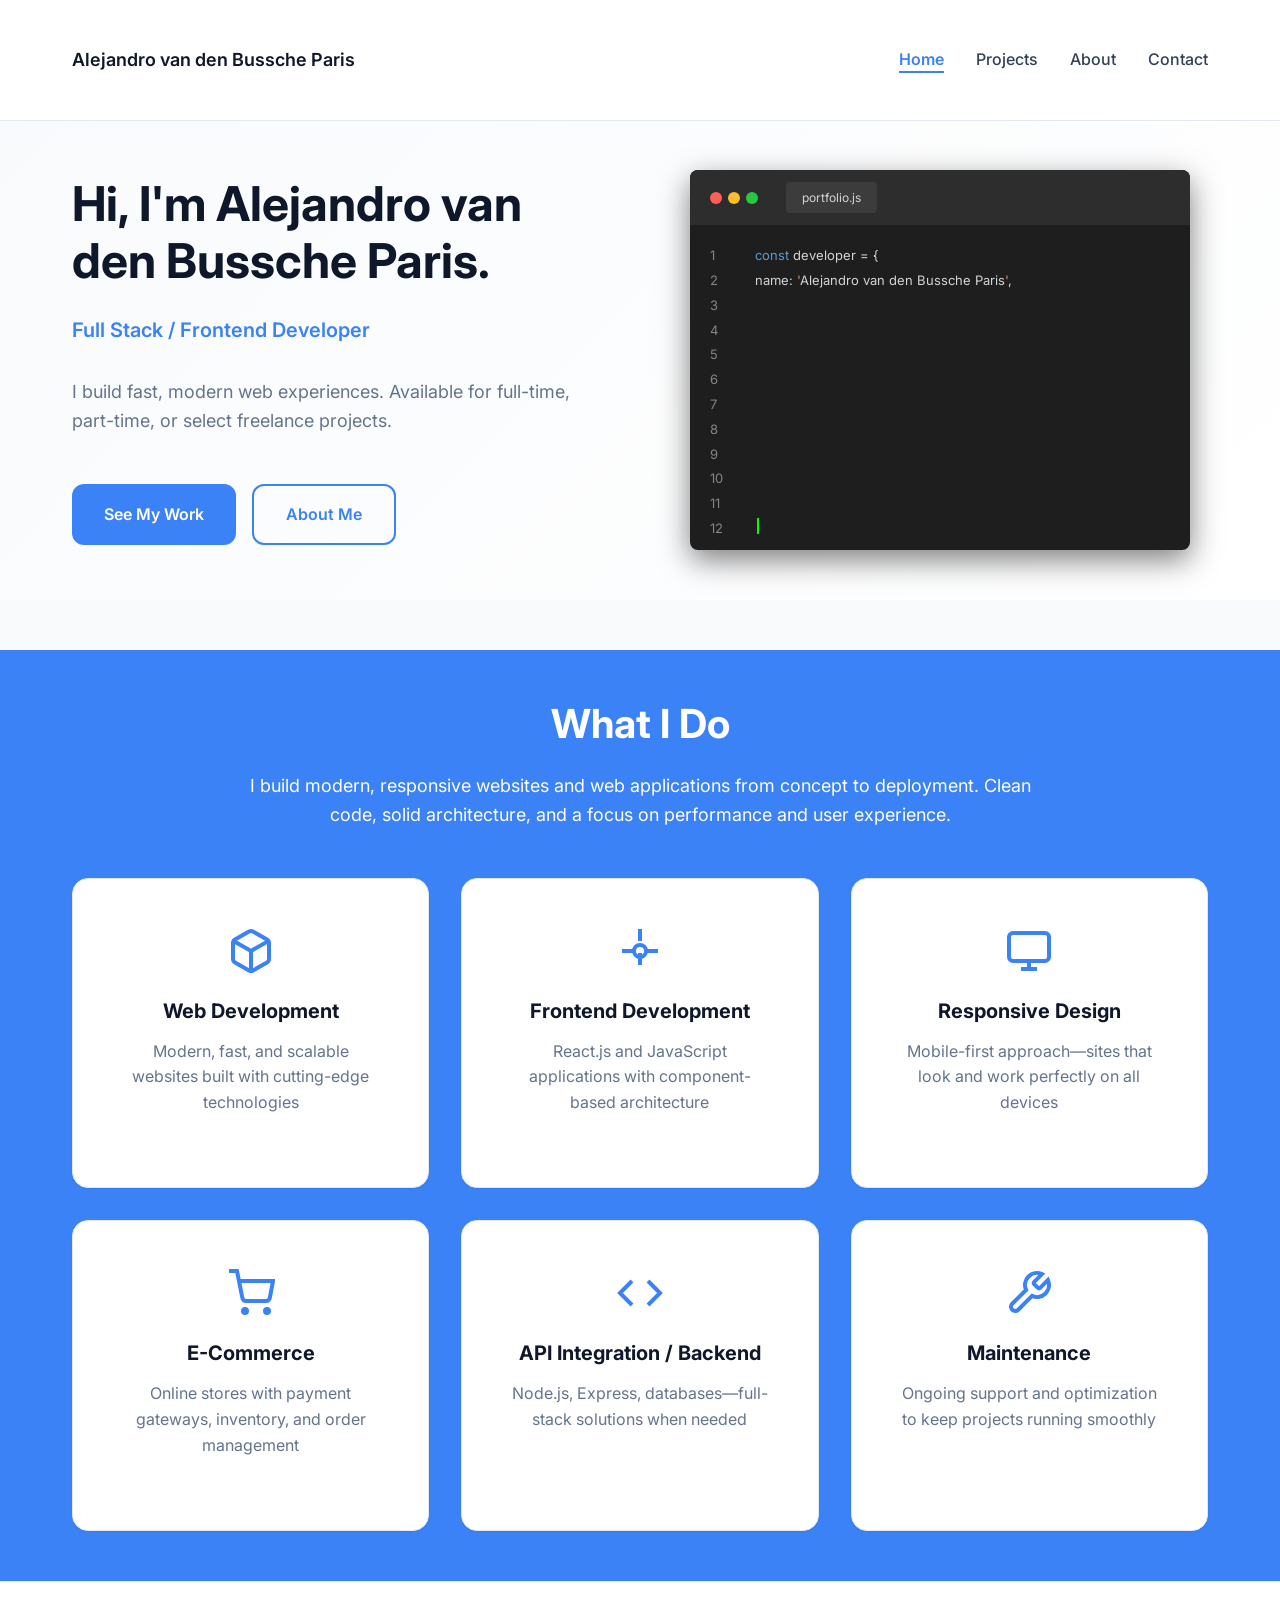
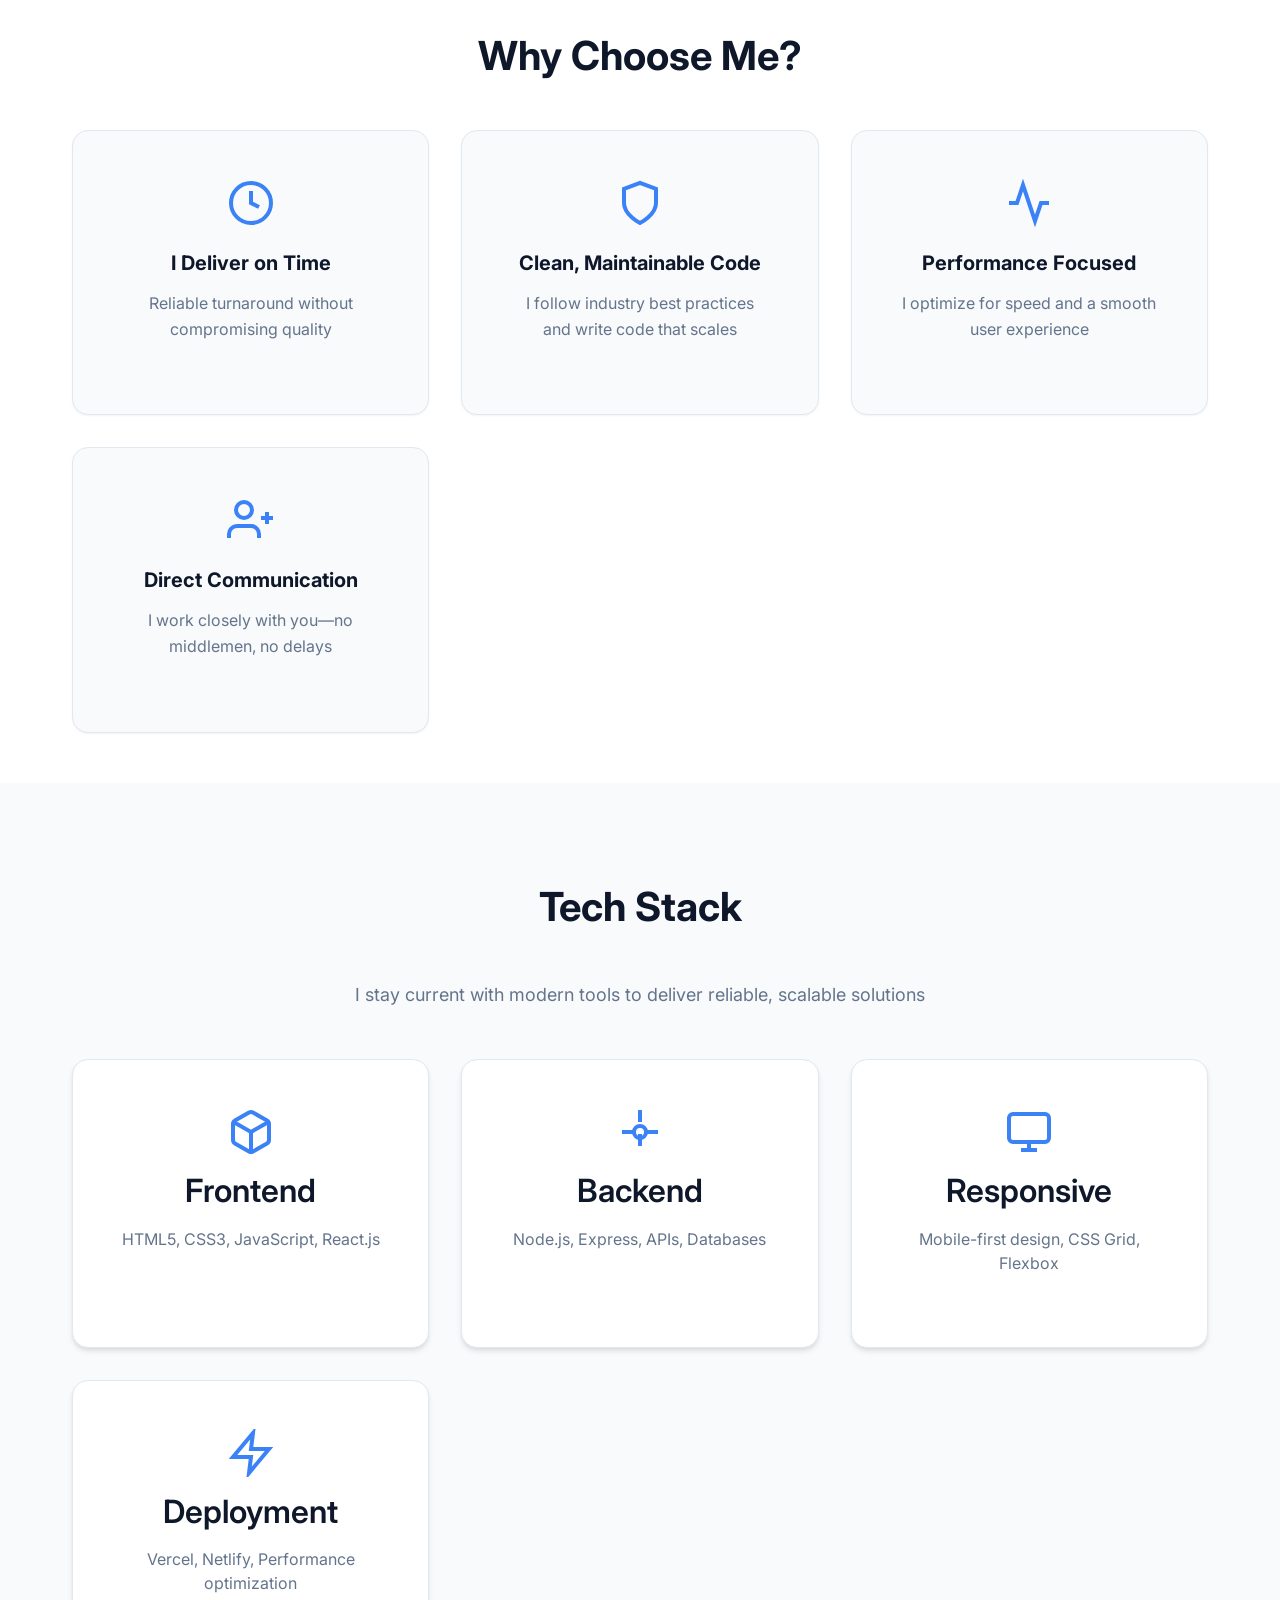
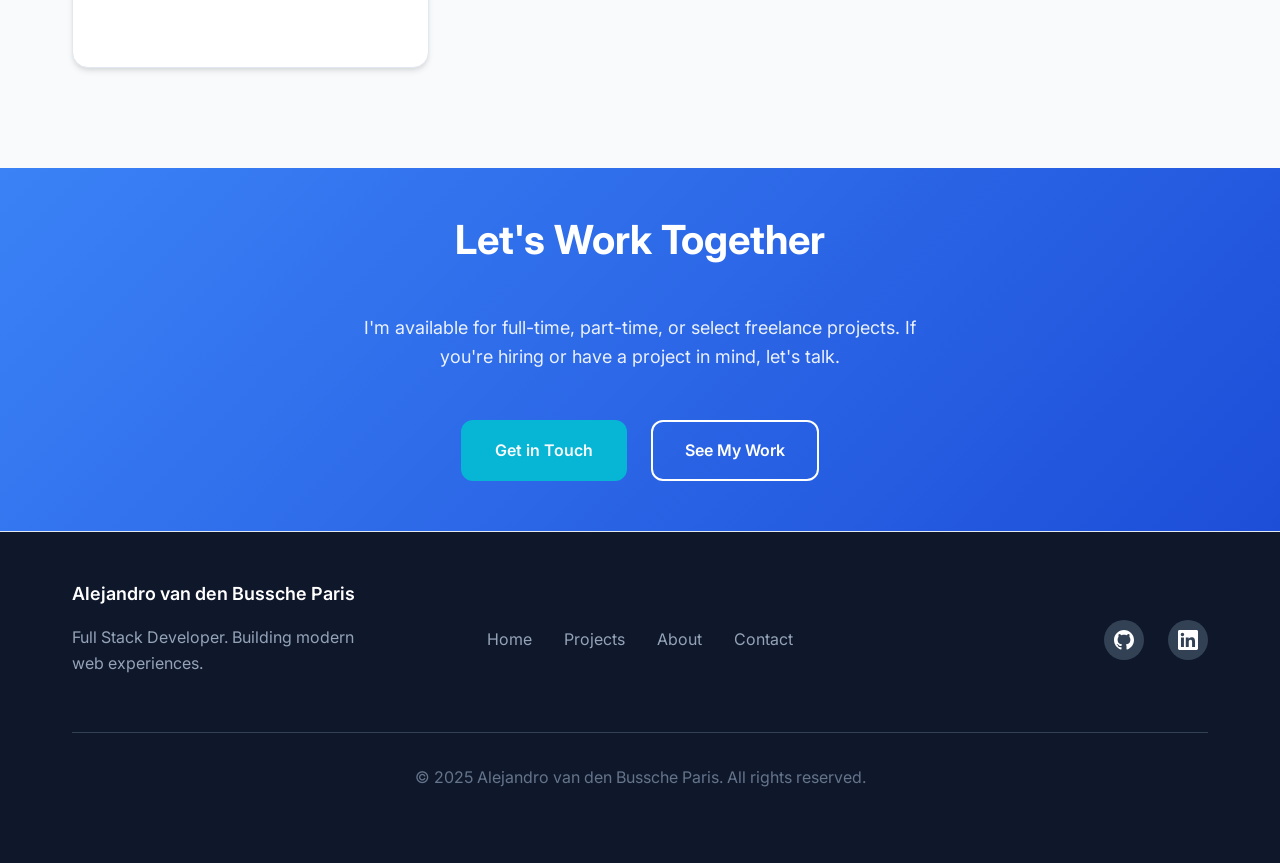
==== commit 4cfde7ea: "Cache-bust CSS: ?v=2 para forzar recarga de estilos Made-with: Cursor" ====
--- a/index.html
+++ b/index.html
@@ -57,7 +57,7 @@
   <link href="https://fonts.googleapis.com/css2?family=Inter:wght@300;400;500;600;700&display=swap" rel="stylesheet">
   
   <!-- Styles -->
-  <link rel="stylesheet" href="/assets/styles.css">
+  <link rel="stylesheet" href="/assets/styles.css?v=2">
   
   <!-- Structured Data / Schema.org -->
   <script type="application/ld+json">
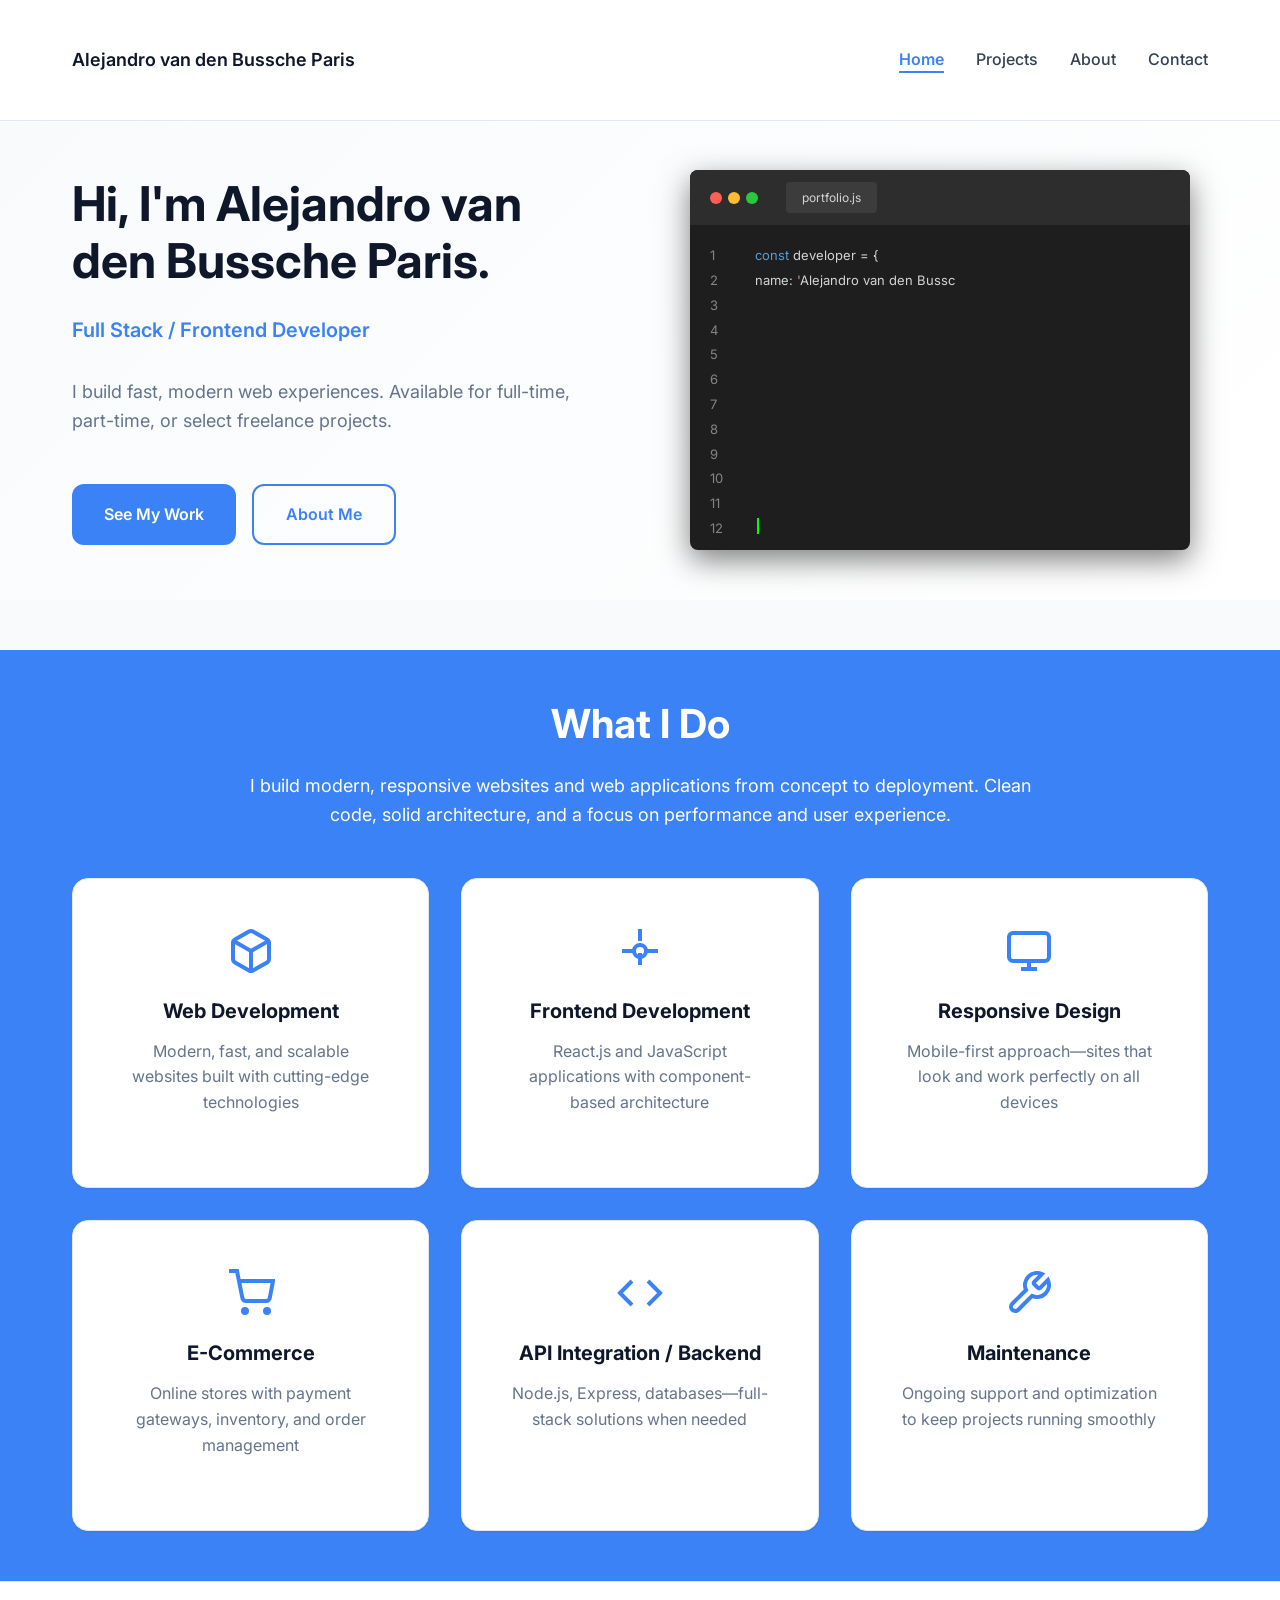
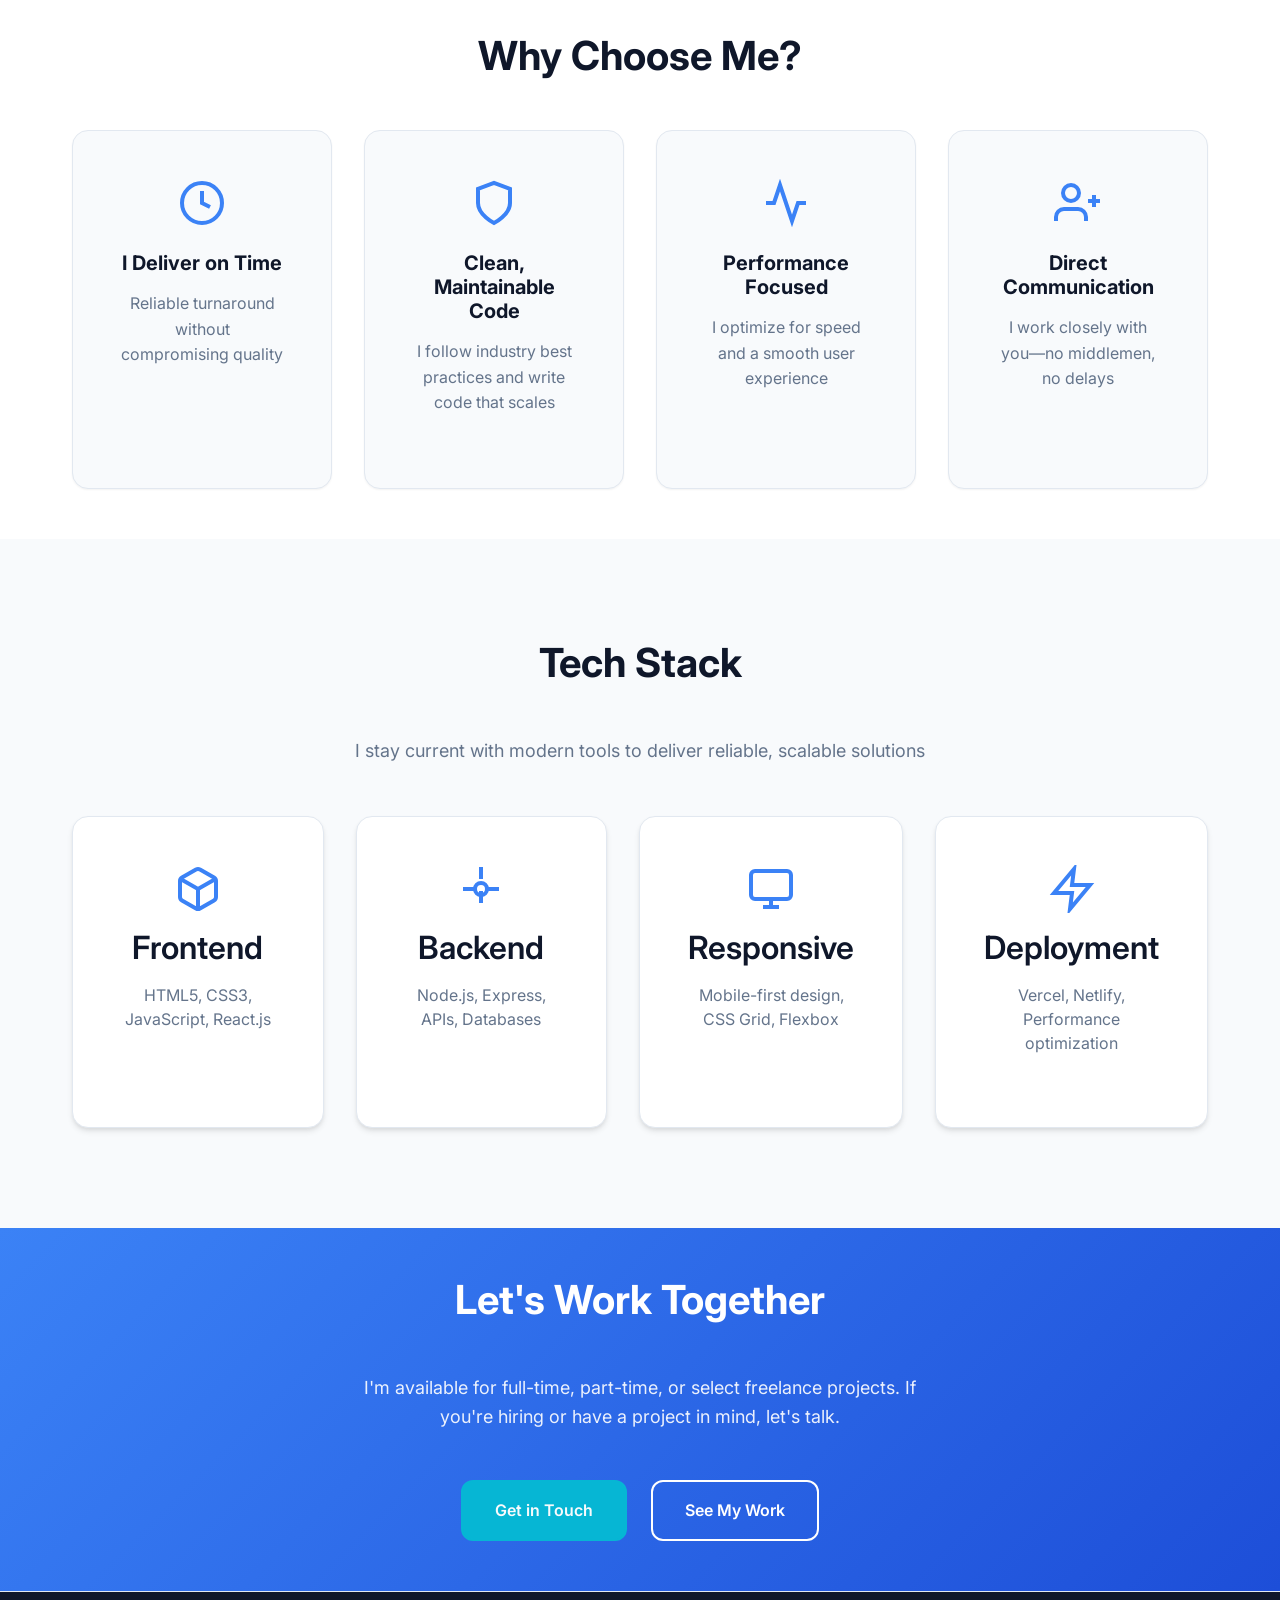
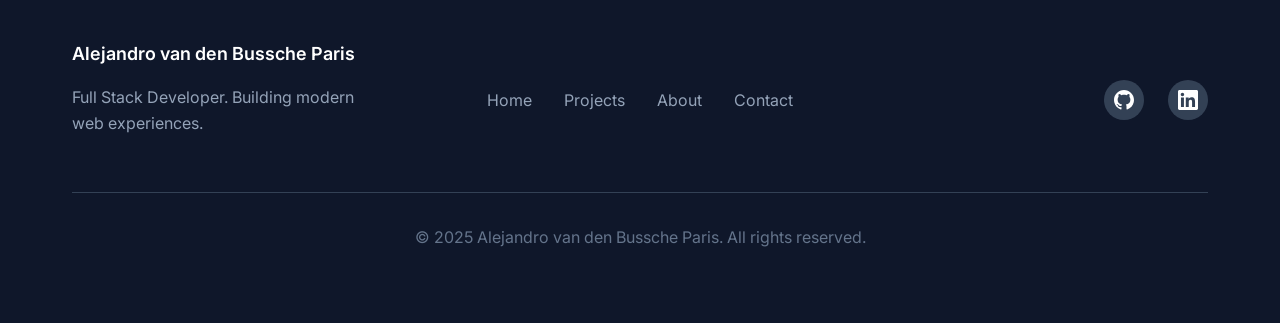
==== commit eacce0f7: "Revertir Why Choose Me y Tech Stack a 4 columnas; mantener What I Do en 3 Made-with: Cursor" ====
--- a/index.html
+++ b/index.html
@@ -57,7 +57,7 @@
   <link href="https://fonts.googleapis.com/css2?family=Inter:wght@300;400;500;600;700&display=swap" rel="stylesheet">
   
   <!-- Styles -->
-  <link rel="stylesheet" href="/assets/styles.css?v=2">
+  <link rel="stylesheet" href="/assets/styles.css?v=3">
   
   <!-- Structured Data / Schema.org -->
   <script type="application/ld+json">
--- a/assets/styles.css
+++ b/assets/styles.css
@@ -605,7 +605,7 @@
 
 .benefits-grid {
   display: grid;
-  grid-template-columns: repeat(3, 1fr);
+  grid-template-columns: repeat(4, 1fr);
   gap: var(--spacing-lg);
   margin-top: var(--spacing-xl);
   max-width: 1200px;
@@ -677,7 +677,7 @@
 
 .tech-grid {
   display: grid;
-  grid-template-columns: repeat(3, 1fr);
+  grid-template-columns: repeat(4, 1fr);
   gap: var(--spacing-lg);
   margin-top: var(--spacing-xl);
   max-width: 1200px;
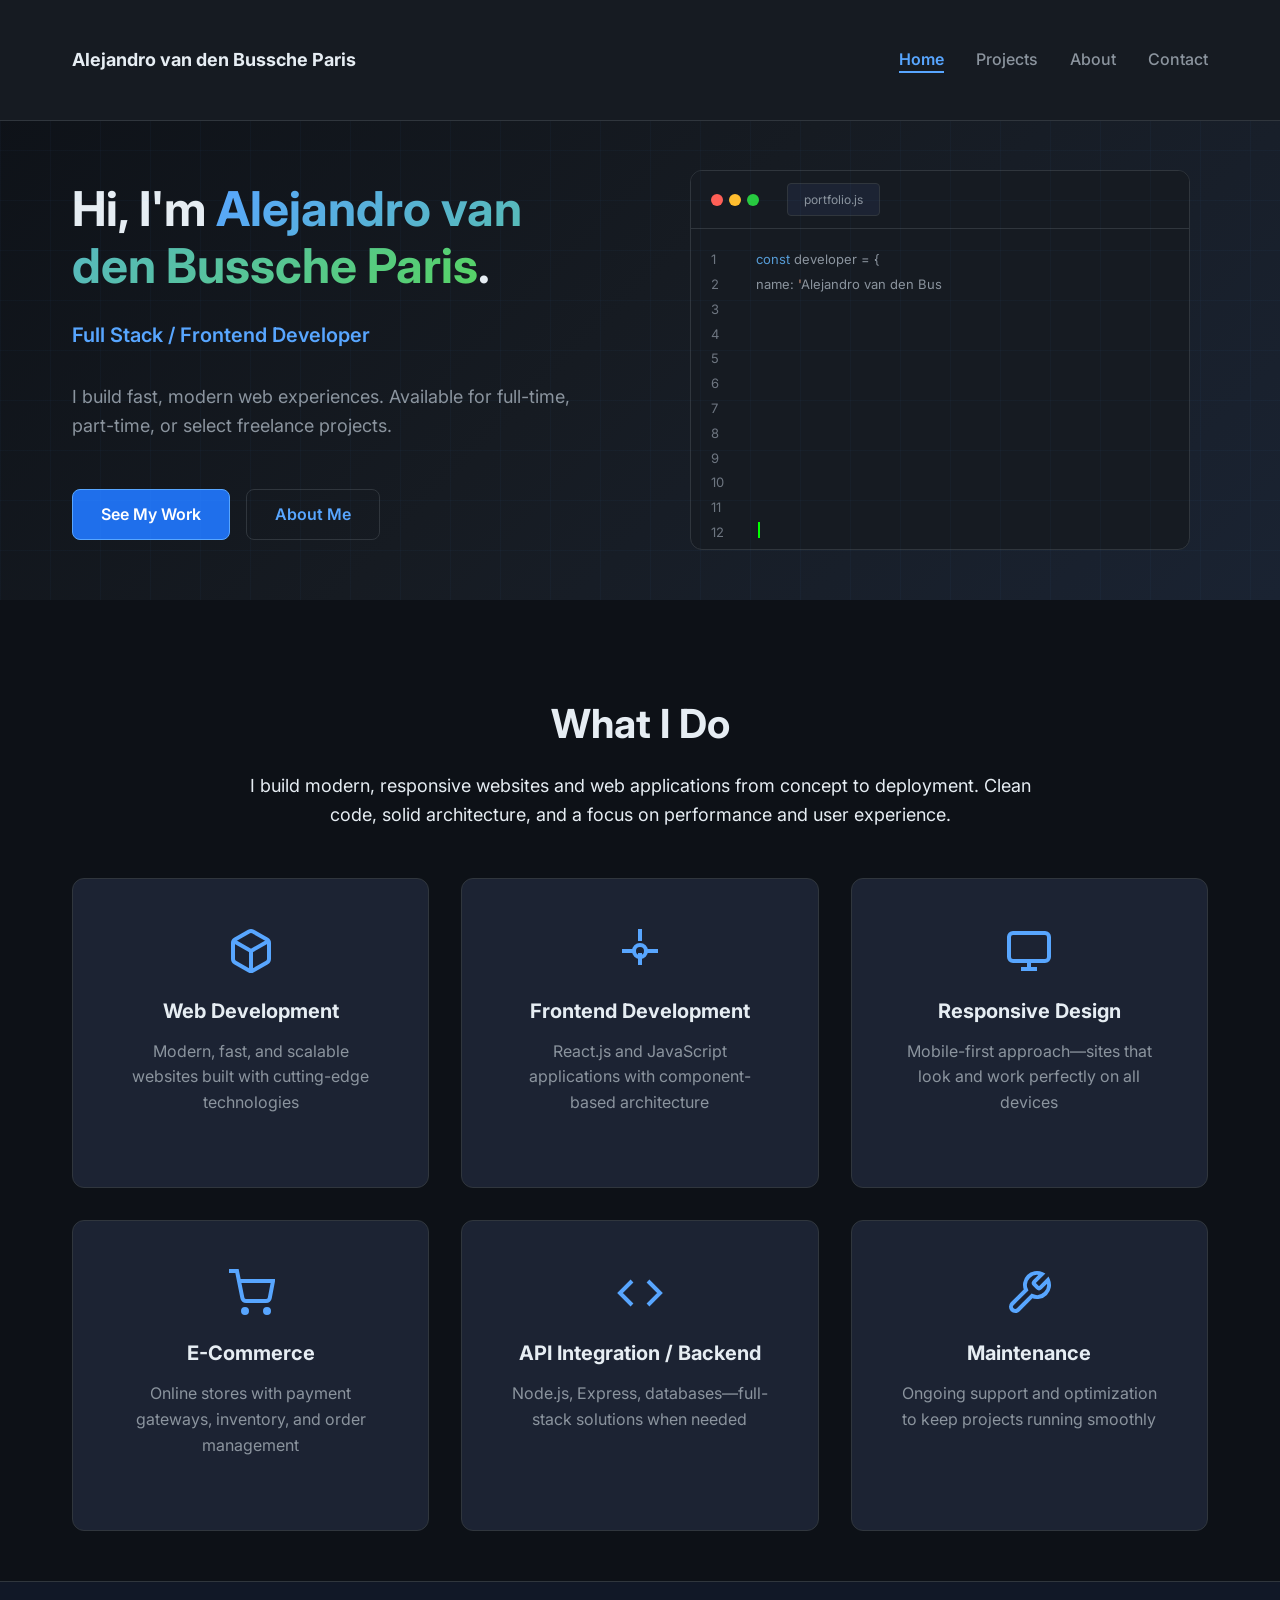
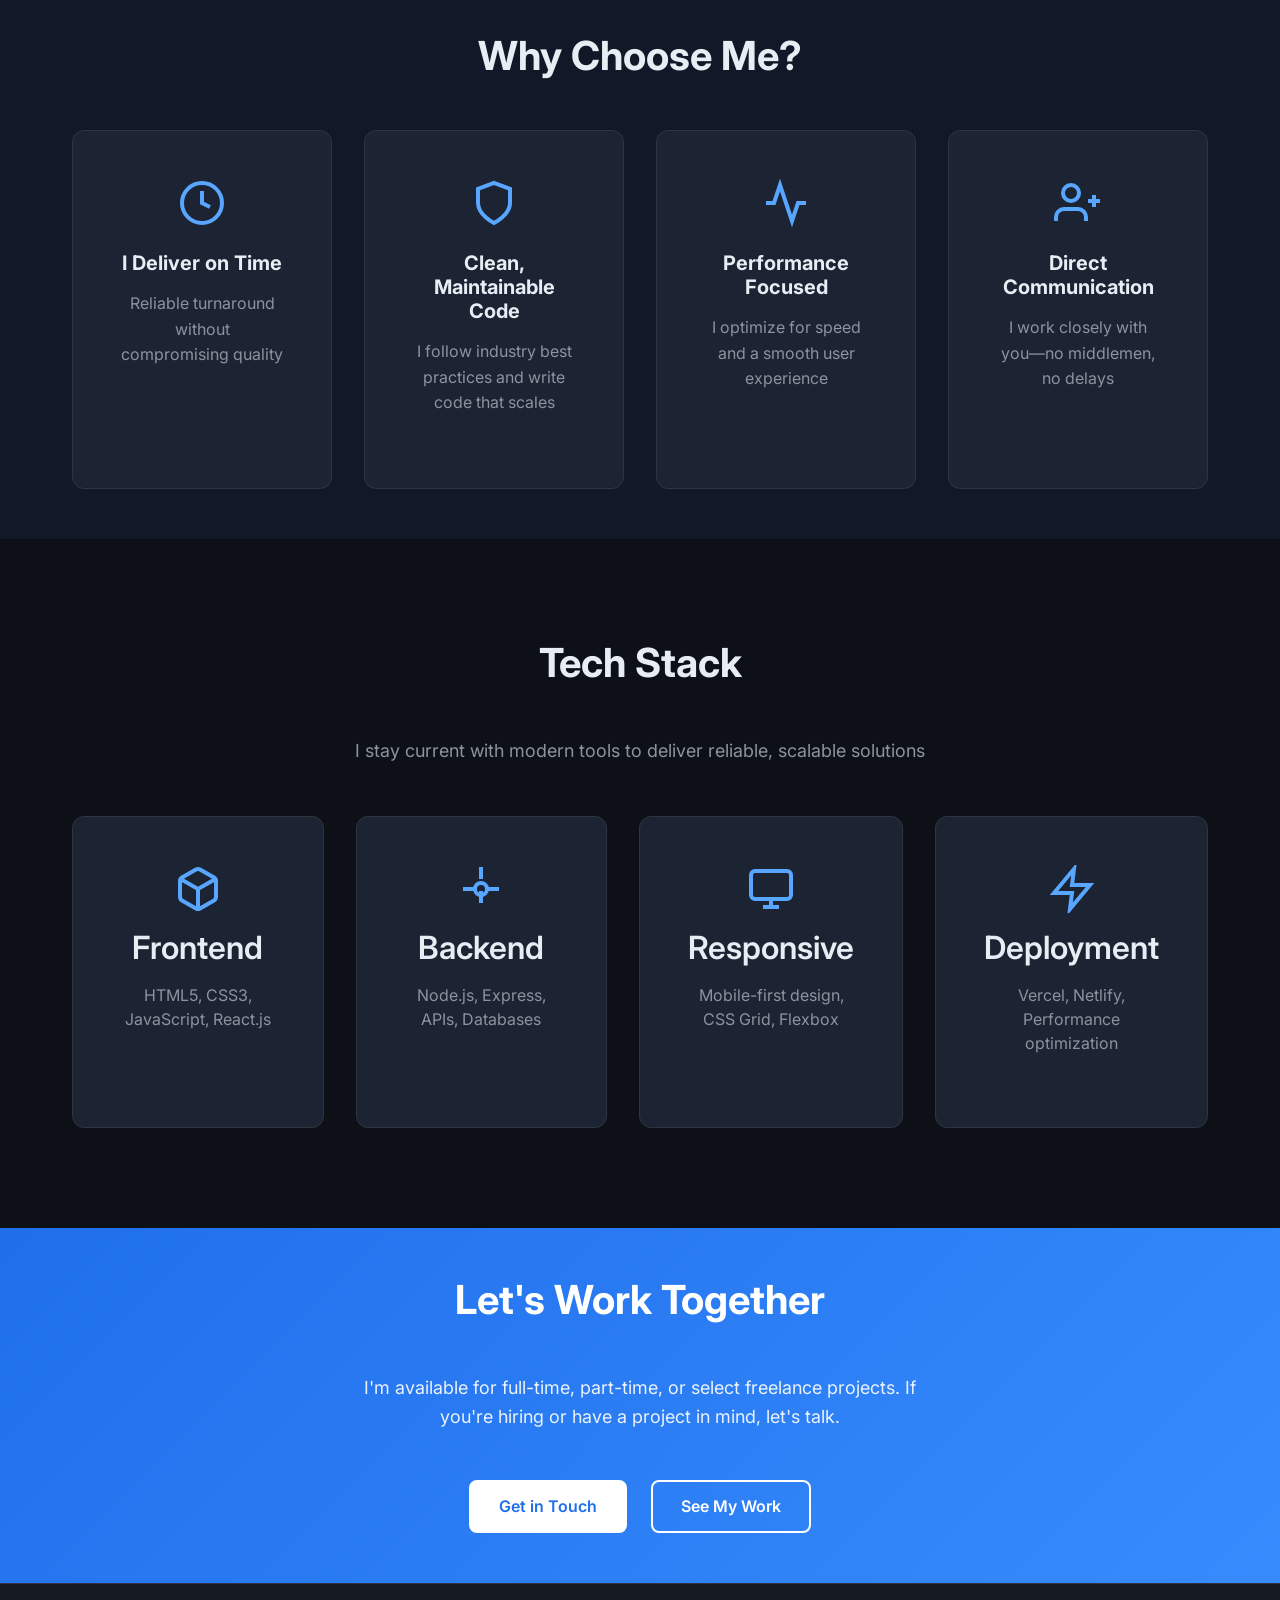
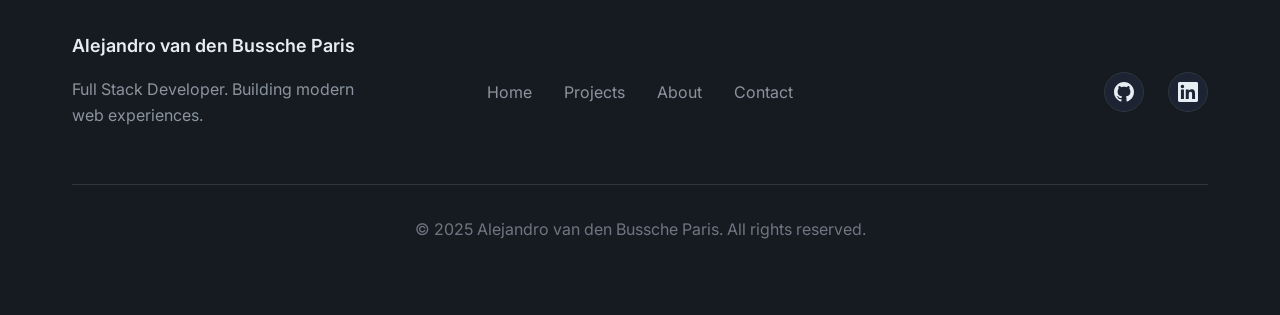
==== commit 1fa431e8: "Tema oscuro: alto contraste, cards diferenciadas, alternancia de secciones corregida Made-with: Curs" ====
--- a/index.html
+++ b/index.html
@@ -33,8 +33,8 @@
   <meta property="twitter:image" content="https://res.cloudinary.com/dqph2qm49/image/upload/v1727992809/rocketMedia/alejandro_a6gkqs.png">
   
   <!-- Additional SEO Meta Tags -->
-  <meta name="theme-color" content="#3b82f6">
-  <meta name="msapplication-TileColor" content="#3b82f6">
+  <meta name="theme-color" content="#0d1117">
+  <meta name="msapplication-TileColor" content="#0d1117">
   <meta name="apple-mobile-web-app-capable" content="yes">
   <meta name="apple-mobile-web-app-status-bar-style" content="default">
   <meta name="apple-mobile-web-app-title" content="Alejandro van den Bussche Paris">
@@ -57,7 +57,7 @@
   <link href="https://fonts.googleapis.com/css2?family=Inter:wght@300;400;500;600;700&display=swap" rel="stylesheet">
   
   <!-- Styles -->
-  <link rel="stylesheet" href="/assets/styles.css?v=3">
+  <link rel="stylesheet" href="/assets/styles.css?v=4">
   
   <!-- Structured Data / Schema.org -->
   <script type="application/ld+json">
@@ -109,7 +109,7 @@
       <div class="container">
         <div class="hero__content">
           <div class="hero__text">
-            <h1 id="hero-title" class="hero__title">Hi, I'm Alejandro van den Bussche Paris.</h1>
+            <h1 id="hero-title" class="hero__title">Hi, I'm <span class="highlight">Alejandro van den Bussche Paris</span>.</h1>
             <p class="hero__subtitle">Full Stack / Frontend Developer</p>
             <p class="hero__description">I build fast, modern web experiences. Available for full-time, part-time, or select freelance projects.</p>
             <div style="display: flex; gap: 1rem; flex-wrap: wrap;">
--- a/assets/styles.css
+++ b/assets/styles.css
@@ -1,30 +1,48 @@
 /* Alejandro van den Bussche Paris - Portfolio Styles */
-/* Professional, technical, modern design */
+/* Dark theme with high contrast - GitHub-style */
 
 /* CSS Variables */
 :root {
-  /* Colors - Light professional palette */
-  --color-bg: #f8fafc;
-  --color-surface: #ffffff;
-  --color-primary: #3b82f6;
-  --color-primary-hover: #2563eb;
-  --color-primary-dark: #1d4ed8;
-  --color-accent: #06b6d4;
-  --color-text: #0f172a;
-  --color-text-muted: #64748b;
-  --color-border: #e2e8f0;
+  /* Backgrounds — escalonados para crear profundidad */
+  --bg-base: #0d1117;
+  --bg-surface: #161b22;
+  --bg-card: #1c2333;
+  --bg-card-hover: #222d3f;
+  --bg-section-alt: #111827;
+
+  /* Accent — azul eléctrico vibrante */
+  --color-primary: #58a6ff;
+  --color-primary-hover: #79c0ff;
+  --color-primary-dark: #1f6feb;
+  --color-accent: #79c0ff;
+  --color-cyan: #56d364;
+
+  /* Texto — alto contraste */
+  --text-primary: #e6edf3;
+  --text-secondary: #8b949e;
+  --text-muted: #6e7681;
+
+  /* Bordes — visibles pero sutiles */
+  --border-color: #30363d;
+  --border-color-hover: #58a6ff;
+
+  /* Gradientes */
+  --gradient-hero: linear-gradient(135deg, #0d1117 0%, #161b22 50%, #1a2332 100%);
+  --gradient-section: linear-gradient(180deg, #0d1117 0%, #111827 100%);
+  --gradient-cta: linear-gradient(135deg, #1f6feb 0%, #388bfd 100%);
+
+  /* Legacy compatibility */
+  --color-bg: var(--bg-base);
+  --color-surface: var(--bg-surface);
+  --color-text: var(--text-primary);
+  --color-text-muted: var(--text-secondary);
+  --color-border: var(--border-color);
   --color-white: #ffffff;
   --color-black: #000000;
-  --color-gray-50: #f8fafc;
-  --color-gray-100: #f1f5f9;
-  --color-gray-200: #e2e8f0;
-  --color-gray-300: #cbd5e1;
-  --color-gray-400: #94a3b8;
-  --color-gray-500: #64748b;
-  --color-gray-600: #475569;
-  --color-gray-700: #334155;
-  --color-gray-800: #1e293b;
-  --color-gray-900: #0f172a;
+  --color-gray-400: var(--text-secondary);
+  --color-gray-500: var(--text-muted);
+  --color-gray-700: var(--text-secondary);
+  --color-gray-900: var(--text-primary);
   
   /* Typography */
   --font-family: 'Inter', -apple-system, BlinkMacSystemFont, 'Segoe UI', Roboto, 'Helvetica Neue', Arial, sans-serif;
@@ -73,10 +91,14 @@
 body {
   font-family: var(--font-family);
   line-height: 1.6;
-  color: var(--color-text);
-  background-color: var(--color-bg);
+  color: var(--text-primary);
+  background-color: var(--bg-base);
   -webkit-font-smoothing: antialiased;
   -moz-osx-font-smoothing: grayscale;
+}
+
+* {
+  border-color: var(--border-color);
 }
 
 /* Typography */
@@ -94,7 +116,7 @@
 
 p {
   margin-bottom: var(--spacing-md);
-  color: var(--color-text-muted);
+  color: var(--text-secondary);
 }
 
 a {
@@ -120,14 +142,14 @@
 
 .section-title {
   font-size: 2.5rem;
-  color: var(--color-text);
+  color: var(--text-primary);
   margin-bottom: var(--spacing-md);
   text-align: center;
 }
 
 .section-description {
   font-size: 1.125rem;
-  color: var(--color-text-muted);
+  color: var(--text-secondary);
   line-height: 1.6;
   max-width: 800px;
   margin: 0 auto var(--spacing-lg);
@@ -171,9 +193,9 @@
   top: 0;
   left: 0;
   right: 0;
-  background: rgba(255, 255, 255, 0.95);
-  backdrop-filter: blur(10px);
-  border-bottom: 1px solid var(--color-border);
+  background-color: var(--bg-surface);
+  backdrop-filter: blur(12px);
+  border-bottom: 1px solid var(--border-color);
   z-index: 1000;
   transition: all var(--transition-normal);
 }
@@ -201,9 +223,9 @@
 }
 
 .nav__logo-text {
-  font-weight: 600;
+  font-weight: 700;
   font-size: 1.125rem;
-  color: var(--color-gray-900);
+  color: var(--text-primary);
   white-space: nowrap;
 }
 
@@ -220,12 +242,13 @@
 
 .nav__link {
   font-weight: 500;
-  color: var(--color-gray-700);
-  transition: color var(--transition-fast);
+  color: var(--text-secondary);
+  transition: color 0.2s;
   position: relative;
 }
 
-.nav__link:hover {
+.nav__link:hover,
+.nav__link[aria-current="page"] {
   color: var(--color-primary);
 }
 
@@ -258,7 +281,7 @@
   background: none;
   border: none;
   font-size: 1.5rem;
-  color: var(--color-text);
+  color: var(--text-primary);
   cursor: pointer;
 }
 
@@ -267,8 +290,20 @@
 /* Hero Section */
 .hero {
   padding: calc(120px + 3.125rem) 0 3.125rem;
-  background: linear-gradient(135deg, var(--color-bg) 0%, var(--color-surface) 100%);
+  background: var(--gradient-hero);
   margin-bottom: 3.125rem;
+  position: relative;
+}
+
+.hero::before {
+  content: '';
+  position: absolute;
+  inset: 0;
+  background-image:
+    linear-gradient(rgba(88, 166, 255, 0.03) 1px, transparent 1px),
+    linear-gradient(90deg, rgba(88, 166, 255, 0.03) 1px, transparent 1px);
+  background-size: 50px 50px;
+  pointer-events: none;
 }
 
 /* Small Hero Variant */
@@ -428,7 +463,7 @@
 }
 
 .hero__title {
-  color: var(--color-text);
+  color: var(--text-primary);
   margin-bottom: var(--spacing-md);
   font-size: 3rem;
   font-weight: 700;
@@ -436,11 +471,10 @@
 }
 
 .hero__description {
-  font-size: 1.25rem;
-  color: var(--color-text-muted);
-  line-height: 1.6;
+  font-size: 1.125rem;
   max-width: 600px;
-  margin: 0 auto;
+  margin: 0 auto var(--spacing-xl);
+  color: var(--text-secondary);
 }
 
 .hero__subtitle {
@@ -450,11 +484,12 @@
   margin-bottom: var(--spacing-lg);
 }
 
-.hero__description {
-  font-size: 1.125rem;
-  max-width: 600px;
-  margin: 0 auto var(--spacing-xl);
-  color: var(--color-text-muted);
+.hero h1 .highlight,
+.hero .highlight {
+  background: linear-gradient(135deg, var(--color-primary), var(--color-cyan));
+  -webkit-background-clip: text;
+  -webkit-text-fill-color: transparent;
+  background-clip: text;
 }
 
 /* Buttons */
@@ -462,56 +497,54 @@
   display: inline-flex;
   align-items: center;
   justify-content: center;
-  padding: var(--spacing-sm) var(--spacing-lg);
-  border-radius: var(--border-radius);
+  padding: 12px 28px;
+  border-radius: 8px;
   font-weight: 600;
   text-decoration: none;
-  transition: all var(--transition-fast);
+  transition: all 0.2s;
   cursor: pointer;
   border: none;
   font-size: 1rem;
 }
 
 .btn--primary {
-  background: var(--color-primary);
-  color: var(--color-white);
+  background-color: var(--color-primary-dark);
+  color: #ffffff;
+  border: 1px solid var(--color-primary);
 }
 
 .btn--primary:hover {
-  background: var(--color-primary-hover);
-  color: var(--color-white);
+  background-color: var(--color-primary);
+  color: #ffffff;
   transform: translateY(-2px);
-  box-shadow: var(--shadow-lg);
+  box-shadow: 0 0 20px rgba(88, 166, 255, 0.3);
 }
 
 .btn--outline {
   background: transparent;
   color: var(--color-primary);
-  border: 2px solid var(--color-primary);
+  border: 1px solid var(--border-color);
 }
 
 .btn--outline:hover {
-  background: var(--color-primary);
-  color: var(--color-white);
-  transform: translateY(-2px);
+  border-color: var(--color-primary);
+  color: var(--color-accent);
 }
 
 .btn--secondary {
   background: transparent;
   color: var(--color-primary);
-  border: 2px solid var(--color-primary);
+  border: 1px solid var(--border-color);
 }
 
 .btn--secondary:hover {
-  background: var(--color-primary);
-  color: var(--color-white);
-  transform: translateY(-2px);
-  box-shadow: var(--shadow-lg);
+  border-color: var(--color-primary);
+  color: var(--color-accent);
 }
 
 /* What We Do Section */
 .what-we-do {
-  background: var(--color-primary);
+  background-color: var(--bg-base);
   padding: 3.125rem 0;
   margin-top: 3.125rem;
   margin-bottom: 0;
@@ -525,12 +558,12 @@
 .what-we-do__text {
   text-align: center;
   margin-bottom: 3.125rem;
-  color: var(--color-white);
+  color: var(--text-primary);
 }
 
 .what-we-do .section-title,
 .what-we-do .section-description {
-  color: var(--color-white);
+  color: var(--text-primary);
 }
 
 .services-grid {
@@ -544,18 +577,20 @@
 }
 
 .service-item {
-  background: var(--color-surface);
+  background-color: var(--bg-card);
   padding: calc(var(--spacing-lg) * 1.5);
-  border-radius: var(--border-radius-lg);
-  box-shadow: var(--shadow-sm);
-  border: 1px solid var(--color-border);
-  text-align: center;
-  transition: transform 0.2s ease, box-shadow 0.2s ease;
+  border-radius: 12px;
+  border: 1px solid var(--border-color);
+  text-align: center;
+  color: var(--text-primary);
+  transition: border-color 0.2s, transform 0.2s, box-shadow 0.2s;
 }
 
 .service-item:hover {
-  transform: translateY(-4px);
-  box-shadow: var(--shadow-md);
+  border-color: var(--border-color-hover);
+  transform: translateY(-2px);
+  box-shadow: 0 8px 24px rgba(88, 166, 255, 0.08);
+  background-color: var(--bg-card-hover);
 }
 
 .service-icon {
@@ -575,23 +610,23 @@
 }
 
 .service-item h3 {
-  color: var(--color-text);
+  color: var(--text-primary);
   margin-bottom: var(--spacing-sm);
   font-size: 1.25rem;
 }
 
 .service-item p {
-  color: var(--color-text-muted);
+  color: var(--text-secondary);
   line-height: 1.6;
 }
 
 /* Why Choose Me Section */
 .why-choose-us {
-  background: var(--color-surface);
+  background-color: var(--bg-section-alt);
   padding: 3.125rem 0;
   margin-top: 0;
   margin-bottom: 3.125rem;
-  border-top: 1px solid var(--color-border);
+  border-top: 1px solid var(--border-color);
 }
 
 .why-choose-us__content {
@@ -614,18 +649,20 @@
 }
 
 .benefit-item {
-  background: var(--color-bg);
+  background-color: var(--bg-card);
   padding: calc(var(--spacing-lg) * 1.5);
-  border-radius: var(--border-radius-lg);
-  box-shadow: var(--shadow-sm);
-  border: 1px solid var(--color-border);
-  text-align: center;
-  transition: transform 0.2s ease, box-shadow 0.2s ease;
+  border-radius: 12px;
+  border: 1px solid var(--border-color);
+  text-align: center;
+  color: var(--text-primary);
+  transition: border-color 0.2s, transform 0.2s, box-shadow 0.2s;
 }
 
 .benefit-item:hover {
-  transform: translateY(-4px);
-  box-shadow: var(--shadow-md);
+  border-color: var(--border-color-hover);
+  transform: translateY(-2px);
+  box-shadow: 0 8px 24px rgba(88, 166, 255, 0.08);
+  background-color: var(--bg-card-hover);
 }
 
 .benefit-icon {
@@ -645,19 +682,19 @@
 }
 
 .benefit-item h3 {
-  color: var(--color-text);
+  color: var(--text-primary);
   margin-bottom: var(--spacing-sm);
   font-size: 1.25rem;
 }
 
 .benefit-item p {
-  color: var(--color-text-muted);
+  color: var(--text-secondary);
   line-height: 1.6;
 }
 
 /* Technologies Section */
 .technologies {
-  background: var(--color-bg);
+  background-color: var(--bg-base);
   padding: 3.125rem 0;
   margin-top: 3.125rem;
   margin-bottom: 3.125rem;
@@ -686,18 +723,20 @@
 }
 
 .tech-item {
-  background: var(--color-surface);
+  background-color: var(--bg-card);
   padding: calc(var(--spacing-lg) * 1.5);
-  border-radius: var(--border-radius-lg);
-  text-align: center;
-  transition: transform var(--transition-normal), box-shadow var(--transition-normal);
-  box-shadow: var(--shadow-md);
-  border: 1px solid var(--color-border);
+  border-radius: 12px;
+  border: 1px solid var(--border-color);
+  text-align: center;
+  color: var(--text-primary);
+  transition: border-color 0.2s, transform 0.2s, box-shadow 0.2s;
 }
 
 .tech-item:hover {
-  transform: translateY(-4px);
-  box-shadow: var(--shadow-lg);
+  border-color: var(--border-color-hover);
+  transform: translateY(-2px);
+  box-shadow: 0 8px 24px rgba(88, 166, 255, 0.08);
+  background-color: var(--bg-card-hover);
 }
 
 .tech-icon {
@@ -717,21 +756,21 @@
 }
 
 .tech-item h3 {
-  color: var(--color-text);
+  color: var(--text-primary);
   font-weight: 600;
   margin-bottom: var(--spacing-sm);
 }
 
 .tech-item p {
-  color: var(--color-text-muted);
+  color: var(--text-secondary);
   line-height: 1.5;
 }
 
 /* CTA Section */
 .cta-section {
-  background: linear-gradient(135deg, var(--color-primary), var(--color-primary-dark));
+  background: var(--gradient-cta);
   padding: 3.125rem 0;
-  color: var(--color-white);
+  color: #ffffff;
   margin-top: 3.125rem;
   margin-bottom: 0;
 }
@@ -771,31 +810,31 @@
 
 .cta-buttons .btn--outline {
   background: transparent;
-  color: var(--color-white);
-  border: 2px solid var(--color-white);
+  color: #ffffff;
+  border: 2px solid #ffffff;
 }
 
 .cta-buttons .btn--outline:hover {
-  background: var(--color-white);
-  color: var(--color-primary);
+  background: #ffffff;
+  color: var(--color-primary-dark);
 }
 
 .cta-buttons .btn--primary {
+  background: #ffffff;
+  color: var(--color-primary-dark);
+  border: 2px solid #ffffff;
+}
+
+.cta-buttons .btn--primary:hover {
   background: var(--color-accent);
-  color: var(--color-bg);
-  border: 2px solid var(--color-accent);
-}
-
-.cta-buttons .btn--primary:hover {
-  background: var(--color-white);
-  color: var(--color-primary);
+  color: var(--bg-base);
   transform: translateY(-2px);
-  box-shadow: var(--shadow-lg);
+  box-shadow: 0 0 20px rgba(255, 255, 255, 0.3);
 }
 
 /* Project Cards */
 .projects {
-  background: var(--color-bg);
+  background-color: var(--bg-base);
 }
 
 .projects-filter {
@@ -808,23 +847,24 @@
 
 .projects-filter__btn {
   padding: 0.375rem 0.75rem;
-  border: 1px solid var(--color-primary);
-  background: var(--color-surface);
+  border: 1px solid var(--border-color);
+  background: var(--bg-card);
   color: var(--color-primary);
   font-size: 0.875rem;
   font-weight: 600;
   border-radius: var(--border-radius);
   cursor: pointer;
-  transition: all var(--transition-normal);
+  transition: all 0.2s;
 }
 
 .projects-filter__btn:hover {
-  background: var(--color-border);
+  border-color: var(--color-primary);
 }
 
 .projects-filter__btn.is-active {
-  background: var(--color-primary);
-  color: var(--color-white);
+  background: var(--color-primary-dark);
+  color: #ffffff;
+  border-color: var(--color-primary);
 }
 
 .projects__grid {
@@ -834,25 +874,26 @@
 }
 
 .project-card {
-  background: var(--color-surface);
-  border-radius: var(--border-radius-lg);
+  background-color: var(--bg-card);
+  border-radius: 12px;
   overflow: hidden;
-  box-shadow: 0 4px 20px rgba(0, 0, 0, 0.08);
-  border: 1px solid var(--color-border);
-  transition: all var(--transition-normal);
+  border: 1px solid var(--border-color);
+  transition: border-color 0.2s, transform 0.2s, box-shadow 0.2s;
   position: relative;
+  color: var(--text-primary);
 }
 
 .project-card:hover {
-  transform: translateY(-8px);
-  box-shadow: 0 12px 40px rgba(0, 0, 0, 0.12), 0 0 0 1px var(--color-border);
+  border-color: var(--border-color-hover);
+  transform: translateY(-2px);
+  box-shadow: 0 8px 24px rgba(88, 166, 255, 0.08);
 }
 
 .project-image {
   position: relative;
   overflow: hidden;
-  background: var(--color-gray-100);
-  border-radius: var(--border-radius-lg) var(--border-radius-lg) 0 0;
+  background: var(--bg-surface);
+  border-radius: 12px 12px 0 0;
 }
 
 .project-image img {
@@ -886,11 +927,11 @@
 .project-title {
   font-size: 1.5rem;
   margin-bottom: var(--spacing-sm);
-  color: var(--color-text);
+  color: var(--text-primary);
 }
 
 .project-description {
-  color: var(--color-text-muted);
+  color: var(--text-secondary);
   margin-bottom: var(--spacing-md);
 }
 
@@ -902,12 +943,13 @@
 }
 
 .tag {
-  background: var(--color-border);
-  color: var(--color-text-muted);
+  background: var(--bg-surface);
+  color: var(--color-cyan);
   padding: var(--spacing-xs) var(--spacing-sm);
   border-radius: var(--border-radius);
   font-size: 0.875rem;
   font-weight: 500;
+  border: 1px solid var(--border-color);
 }
 
 .project-links {
@@ -936,8 +978,8 @@
   flex-shrink: 0;
   min-height: 220px;
   overflow: hidden;
-  background: #fff;
-  border-radius: var(--border-radius-lg) 0 0 var(--border-radius-lg);
+  background: var(--bg-surface);
+  border-radius: 12px 0 0 12px;
   margin-left: 30px;
   margin-top: 20px;
   margin-bottom: 15px;
@@ -974,8 +1016,8 @@
     margin-left: 0;
     margin-top: 0;
     margin-bottom: 0;
-    background: #fff;
-    border-radius: var(--border-radius-lg) var(--border-radius-lg) 0 0;
+    background: var(--bg-surface);
+    border-radius: 12px 12px 0 0;
   }
 
   .project-card--wide .project-content {
@@ -985,7 +1027,7 @@
 
 /* Team Section */
 .team {
-  background: var(--color-surface);
+  background-color: var(--bg-section-alt);
   padding: 3.125rem 0 2rem;
 }
 
@@ -1002,13 +1044,13 @@
 .team__title {
   font-size: 2.5rem;
   font-weight: 700;
-  color: var(--color-text);
+  color: var(--text-primary);
   margin-bottom: var(--spacing-sm);
 }
 
 .team__subtitle {
   font-size: 1.125rem;
-  color: var(--color-text-muted);
+  color: var(--text-secondary);
   margin-bottom: var(--spacing-xl);
   max-width: 600px;
   margin-left: auto;
@@ -1023,24 +1065,25 @@
 }
 
 .team-member {
-  background: var(--color-bg);
-  border-radius: var(--border-radius-lg);
+  background-color: var(--bg-card);
+  border-radius: 12px;
   padding: var(--spacing-xl);
-  box-shadow: var(--shadow-md);
-  border: 1px solid var(--color-border);
+  border: 1px solid var(--border-color);
   text-align: left;
-  transition: transform var(--transition-normal), box-shadow var(--transition-normal);
+  color: var(--text-primary);
+  transition: border-color 0.2s, transform 0.2s, box-shadow 0.2s;
 }
 
 .team-member:hover {
-  transform: translateY(-8px);
-  box-shadow: var(--shadow-xl);
+  border-color: var(--border-color-hover);
+  transform: translateY(-2px);
+  box-shadow: 0 8px 24px rgba(88, 166, 255, 0.08);
 }
 
 .team-member__name {
   font-size: 1.75rem;
   font-weight: 700;
-  color: var(--color-text);
+  color: var(--text-primary);
   margin-bottom: var(--spacing-xs);
 }
 
@@ -1052,7 +1095,7 @@
 }
 
 .team-member__bio {
-  color: var(--color-text-muted);
+  color: var(--text-secondary);
   line-height: 1.6;
   margin-bottom: var(--spacing-lg);
   font-size: 1rem;
@@ -1066,13 +1109,13 @@
 }
 
 .team-member__skill {
-  background: var(--color-border);
-  color: var(--color-text-muted);
+  background: var(--bg-surface);
+  color: var(--color-cyan);
   padding: var(--spacing-xs) var(--spacing-sm);
   border-radius: var(--border-radius);
   font-size: 0.875rem;
   font-weight: 500;
-  border: 1px solid var(--color-border);
+  border: 1px solid var(--border-color);
 }
 
 /* Responsive Team Grid */
@@ -1126,7 +1169,7 @@
 
 /* Services Section */
 .services {
-  background: var(--color-white);
+  background-color: var(--bg-base);
   padding: 3.125rem 0;
 }
 
@@ -1139,13 +1182,13 @@
 .services__title {
   font-size: 2.5rem;
   font-weight: 700;
-  color: var(--color-text);
+  color: var(--text-primary);
   margin-bottom: var(--spacing-sm);
 }
 
 .services__subtitle {
   font-size: 1.125rem;
-  color: var(--color-text-muted);
+  color: var(--text-secondary);
   margin-bottom: var(--spacing-xl);
   max-width: 600px;
   margin-left: auto;
@@ -1160,42 +1203,44 @@
 }
 
 .service-card {
-  background: var(--color-surface);
-  border-radius: var(--border-radius-lg);
+  background-color: var(--bg-card);
+  border-radius: 12px;
   padding: var(--spacing-xl);
-  box-shadow: var(--shadow-md);
-  text-align: center;
-  transition: transform var(--transition-normal), box-shadow var(--transition-normal);
-  border: 1px solid var(--color-border);
+  border: 1px solid var(--border-color);
+  text-align: center;
+  color: var(--text-primary);
+  transition: border-color 0.2s, transform 0.2s, box-shadow 0.2s;
 }
 
 .service-card:hover {
-  transform: translateY(-8px);
-  box-shadow: var(--shadow-xl);
+  border-color: var(--border-color-hover);
+  transform: translateY(-2px);
+  box-shadow: 0 8px 24px rgba(88, 166, 255, 0.08);
 }
 
 .service-card__icon {
   font-size: 3rem;
   margin-bottom: var(--spacing-md);
   display: block;
+  color: var(--color-primary);
 }
 
 .service-card__title {
   font-size: 1.25rem;
   font-weight: 600;
-  color: var(--color-text);
+  color: var(--text-primary);
   margin-bottom: var(--spacing-sm);
 }
 
 .service-card__description {
-  color: var(--color-text-muted);
+  color: var(--text-secondary);
   line-height: 1.6;
   font-size: 0.95rem;
 }
 
 /* Process Section */
 .process {
-  background: var(--color-surface);
+  background-color: var(--bg-base);
   padding: 3.125rem 0 2rem;
 }
 
@@ -1212,13 +1257,13 @@
 .process__title {
   font-size: 2.5rem;
   font-weight: 700;
-  color: var(--color-text);
+  color: var(--text-primary);
   margin-bottom: var(--spacing-sm);
 }
 
 .process__subtitle {
   font-size: 1.125rem;
-  color: var(--color-text-muted);
+  color: var(--text-secondary);
   margin-bottom: var(--spacing-xl);
   max-width: 600px;
   margin-left: auto;
@@ -1238,23 +1283,24 @@
 
 .process-step {
   flex: 0 0 260px;
-  background: var(--color-surface);
-  border-radius: var(--border-radius-lg);
+  background-color: var(--bg-card);
+  border-radius: 12px;
   padding: var(--spacing-lg);
-  box-shadow: 0 4px 20px rgba(0, 0, 0, 0.08);
-  text-align: center;
-  transition: transform var(--transition-normal), box-shadow var(--transition-normal);
-  border: 1px solid var(--color-border);
+  border: 1px solid var(--border-color);
+  text-align: center;
+  color: var(--text-primary);
+  transition: border-color 0.2s, transform 0.2s, box-shadow 0.2s;
 }
 
 .process-step:hover {
-  transform: translateY(-4px);
-  box-shadow: 0 12px 40px rgba(0, 0, 0, 0.12), 0 0 0 1px var(--color-border);
+  border-color: var(--border-color-hover);
+  transform: translateY(-2px);
+  box-shadow: 0 8px 24px rgba(88, 166, 255, 0.08);
 }
 
 .process-step__number {
-  background: var(--color-primary);
-  color: var(--color-white);
+  background: var(--color-primary-dark);
+  color: #ffffff;
   width: 50px;
   height: 50px;
   border-radius: 50%;
@@ -1269,12 +1315,12 @@
 .process-step__title {
   font-size: 1.125rem;
   font-weight: 600;
-  color: var(--color-text);
+  color: var(--text-primary);
   margin-bottom: var(--spacing-sm);
 }
 
 .process-step__description {
-  color: var(--color-text-muted);
+  color: var(--text-secondary);
   line-height: 1.5;
   font-size: 0.9rem;
 }
@@ -1334,7 +1380,7 @@
 
 /* Skills Section */
 .skills-section {
-  background: var(--color-bg);
+  background-color: var(--bg-section-alt);
   padding: 3.125rem 0;
 }
 
@@ -1347,7 +1393,7 @@
 .skills__title {
   font-size: 2.5rem;
   font-weight: 700;
-  color: var(--color-text);
+  color: var(--text-primary);
   margin-bottom: var(--spacing-lg);
 }
 
@@ -1364,18 +1410,19 @@
 
 .skill-item {
   flex: 0 0 260px;
-  background: var(--color-surface);
-  border-radius: var(--border-radius-lg);
+  background-color: var(--bg-card);
+  border-radius: 12px;
   padding: var(--spacing-lg);
-  box-shadow: 0 4px 20px rgba(0, 0, 0, 0.08);
-  text-align: center;
-  transition: transform var(--transition-normal), box-shadow var(--transition-normal);
-  border: 1px solid var(--color-border);
+  border: 1px solid var(--border-color);
+  text-align: center;
+  color: var(--text-primary);
+  transition: border-color 0.2s, transform 0.2s, box-shadow 0.2s;
 }
 
 .skill-item:hover {
-  transform: translateY(-4px);
-  box-shadow: 0 12px 40px rgba(0, 0, 0, 0.12), 0 0 0 1px var(--color-border);
+  border-color: var(--border-color-hover);
+  transform: translateY(-2px);
+  box-shadow: 0 8px 24px rgba(88, 166, 255, 0.08);
 }
 
 .skill-icon {
@@ -1397,12 +1444,12 @@
 .skill-item h3 {
   font-size: 1.25rem;
   font-weight: 600;
-  color: var(--color-text);
+  color: var(--text-primary);
   margin-bottom: var(--spacing-sm);
 }
 
 .skill-item p {
-  color: var(--color-text-muted);
+  color: var(--text-secondary);
   line-height: 1.6;
   font-size: 0.95rem;
 }
@@ -1463,7 +1510,7 @@
 
 /* Contact Section */
 .contact {
-  background: var(--color-surface);
+  background-color: var(--bg-section-alt);
   padding: 3.125rem 0;
 }
 
@@ -1473,11 +1520,10 @@
 }
 
 .contact__form {
-  background: var(--color-bg);
+  background-color: var(--bg-card);
   padding: var(--spacing-xl);
-  border-radius: var(--border-radius-lg);
-  box-shadow: var(--shadow-md);
-  border: 1px solid var(--color-border);
+  border-radius: 12px;
+  border: 1px solid var(--border-color);
   margin-bottom: var(--spacing-xl);
 }
 
@@ -1488,7 +1534,7 @@
 .form-label {
   display: block;
   font-weight: 600;
-  color: var(--color-text);
+  color: var(--text-primary);
   margin-bottom: var(--spacing-sm);
 }
 
@@ -1496,12 +1542,12 @@
 .form-textarea {
   width: 100%;
   padding: var(--spacing-md);
-  border: 2px solid var(--color-border);
+  border: 2px solid var(--border-color);
   border-radius: var(--border-radius);
   font-size: 1rem;
-  background: var(--color-surface);
-  color: var(--color-text);
-  transition: border-color var(--transition-fast);
+  background: var(--bg-surface);
+  color: var(--text-primary);
+  transition: border-color 0.2s;
 }
 
 .form-input:focus,
@@ -1518,14 +1564,14 @@
 .contact__direct {
   text-align: center;
   padding: var(--spacing-xl);
-  background: var(--color-bg);
-  border-radius: var(--border-radius-lg);
-  border: 1px solid var(--color-border);
+  background-color: var(--bg-card);
+  border-radius: 12px;
+  border: 1px solid var(--border-color);
 }
 
 .contact__direct h3 {
   font-size: 1.25rem;
-  color: var(--color-text);
+  color: var(--text-primary);
   margin-bottom: var(--spacing-md);
 }
 
@@ -1534,16 +1580,16 @@
   text-decoration: none;
   font-size: 1.125rem;
   font-weight: 600;
-  transition: color var(--transition-fast);
+  transition: color 0.2s;
 }
 
 .contact__email:hover {
-  color: var(--color-primary-hover);
+  color: var(--color-accent);
 }
 
 /* About Section */
 .about {
-  background: var(--color-white);
+  background-color: var(--bg-base);
 }
 
 .about.section {
@@ -1559,6 +1605,7 @@
 .about__description {
   font-size: 1.125rem;
   margin-bottom: var(--spacing-xl);
+  color: var(--text-secondary);
 }
 
 .skills {
@@ -1578,74 +1625,18 @@
 
 /* Removed duplicate skill-item styles that were causing red hover */
 
-/* Contact Section (duplicate rule - surface) */
-.contact {
-  background: var(--color-surface);
-}
-
+/* Contact Section (duplicate rule) */
 .contact__content {
   max-width: 600px;
   margin: 0 auto;
 }
 
-.contact__form {
-  background: var(--color-bg);
-  padding: var(--spacing-xl);
-  border-radius: var(--border-radius-lg);
-  box-shadow: var(--shadow-lg);
-  border: 1px solid var(--color-border);
-}
-
-.form-group {
-  margin-bottom: var(--spacing-lg);
-}
-
-.form-label {
-  display: block;
-  margin-bottom: var(--spacing-xs);
-  font-weight: 600;
-  color: var(--color-text);
-}
-
-.form-input,
-.form-textarea {
-  width: 100%;
-  padding: var(--spacing-sm);
-  border: 2px solid var(--color-border);
-  border-radius: var(--border-radius);
-  font-size: 1rem;
-  background: var(--color-surface);
-  color: var(--color-text);
-  transition: border-color var(--transition-fast);
-}
-
-.form-input:focus,
-.form-textarea:focus {
-  outline: none;
-  border-color: var(--color-primary);
-}
-
-.form-textarea {
-  resize: vertical;
-  min-height: 120px;
-}
-
-.contact__direct {
-  text-align: center;
-  margin-top: var(--spacing-xl);
-}
-
-.contact__email {
-  color: var(--color-primary);
-  font-weight: 600;
-}
-
 /* Footer */
 .footer {
-  background: var(--color-gray-900);
-  color: var(--color-white);
+  background-color: var(--bg-surface);
+  border-top: 1px solid var(--border-color);
   padding: var(--spacing-xl) 0;
-  border-top: 1px solid var(--color-border);
+  color: var(--text-secondary);
 }
 
 .footer__container {
@@ -1673,10 +1664,11 @@
 .footer__name {
   font-weight: 600;
   font-size: 1.125rem;
+  color: var(--text-primary);
 }
 
 .footer__description {
-  color: var(--color-gray-400);
+  color: var(--text-secondary);
   max-width: 300px;
 }
 
@@ -1687,12 +1679,12 @@
 }
 
 .footer__link {
-  color: var(--color-gray-400);
-  transition: color var(--transition-fast);
+  color: var(--text-secondary);
+  transition: color 0.2s;
 }
 
 .footer__link:hover {
-  color: var(--color-white);
+  color: var(--color-primary);
 }
 
 .footer__social {
@@ -1707,24 +1699,27 @@
   justify-content: center;
   width: 40px;
   height: 40px;
-  background: var(--color-gray-700);
+  background: var(--bg-card);
+  border: 1px solid var(--border-color);
   border-radius: 50%;
-  color: var(--color-white);
-  transition: all var(--transition-fast);
+  color: var(--text-primary);
+  transition: all 0.2s;
 }
 
 .social-link:hover {
   background: var(--color-primary);
+  border-color: var(--color-primary);
+  color: var(--bg-base);
   transform: translateY(-2px);
 }
 
 .footer__copyright {
   grid-column: 1 / -1;
   text-align: center;
-  color: var(--color-gray-500);
+  color: var(--text-muted);
   margin-top: var(--spacing-lg);
   padding-top: var(--spacing-lg);
-  border-top: 1px solid var(--color-gray-700);
+  border-top: 1px solid var(--border-color);
 }
 
 /* Animations */
@@ -1778,10 +1773,10 @@
     top: 120px;
     left: 0;
     right: 0;
-    background: var(--color-white);
+    background: var(--bg-surface);
     flex-direction: column;
     padding: var(--spacing-lg);
-    border-bottom: 1px solid var(--color-border);
+    border-bottom: 1px solid var(--border-color);
     transform: translateY(-100%);
     opacity: 0;
     visibility: hidden;
@@ -1876,7 +1871,7 @@
 .loading-projects {
   text-align: center;
   padding: var(--spacing-xl);
-  color: var(--color-gray-500);
+  color: var(--text-muted);
 }
 
 .loading-projects p {
@@ -1902,11 +1897,12 @@
   position: absolute;
   top: -40px;
   left: 6px;
-  color: var(--color-white);
+  color: var(--text-primary);
   padding: 8px;
   text-decoration: none;
   border-radius: var(--border-radius);
   z-index: 1001;
+  background: var(--bg-card);
 }
 
 .skip-link:focus {
@@ -1918,15 +1914,16 @@
   width: 100%;
   max-width: 500px;
   height: 380px;
-  background: #1e1e1e;
-  border-radius: 8px;
-  box-shadow: 0 10px 30px rgba(0,0,0,0.5);
+  background-color: var(--bg-surface);
+  border: 1px solid var(--border-color);
+  border-radius: 12px;
   overflow: hidden;
   margin: 0 auto;
 }
 
 .editor-header {
-  background: #2d2d2d;
+  background: var(--bg-surface);
+  border-bottom: 1px solid var(--border-color);
   padding: 12px 20px;
   display: flex;
   align-items: center;
@@ -1949,24 +1946,25 @@
 .control.maximize { background: #27ca3f; }
 
 .file-tab {
-  background: #3c3c3c;
-  color: #d4d4d4;
+  background: var(--bg-card);
+  color: var(--text-secondary);
   padding: 6px 16px;
   border-radius: 4px;
   font-size: 12px;
   margin-left: 20px;
+  border: 1px solid var(--border-color);
 }
 
 .editor-content {
   padding: 20px;
-  color: #d4d4d4;
+  color: var(--text-secondary);
   font-size: 13px;
   line-height: 1.6;
   position: relative;
 }
 
 .line-numbers {
-  color: #858585;
+  color: var(--text-muted);
   user-select: none;
   margin-right: 20px;
   display: inline-block;
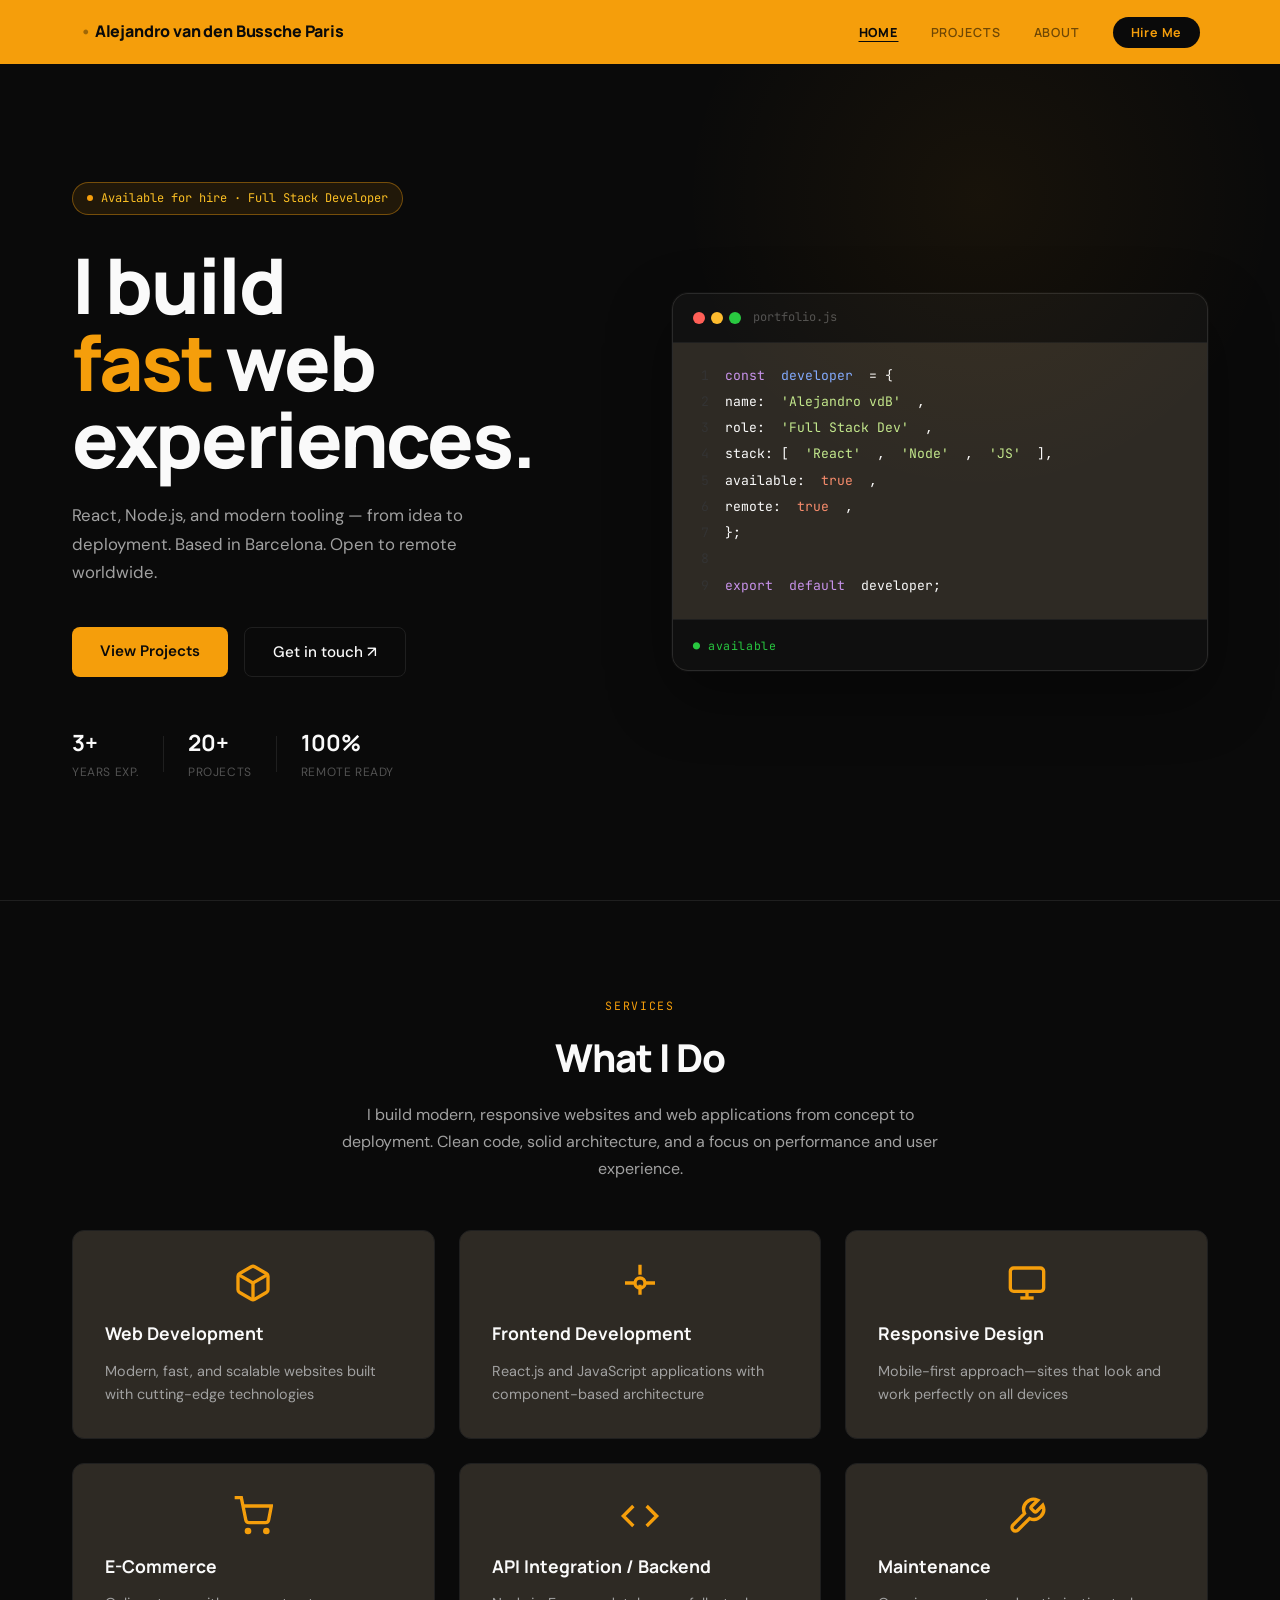
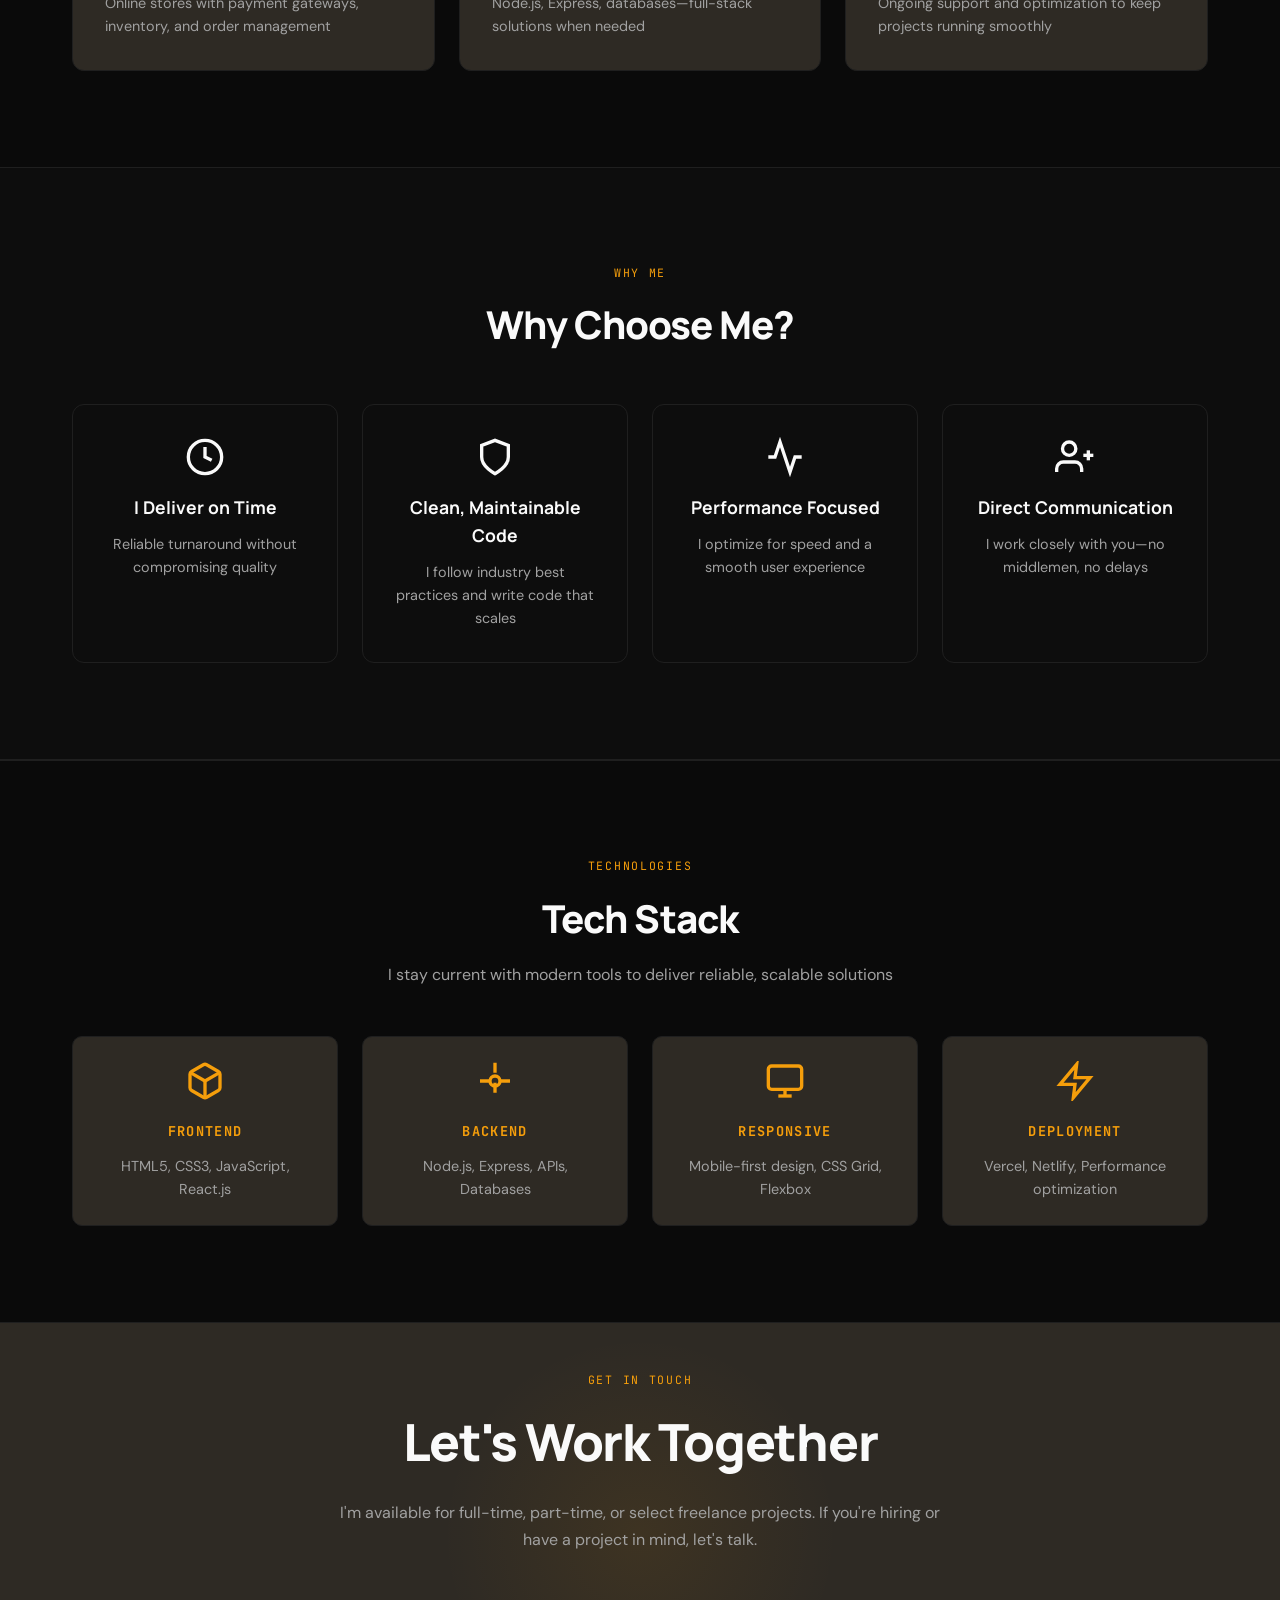
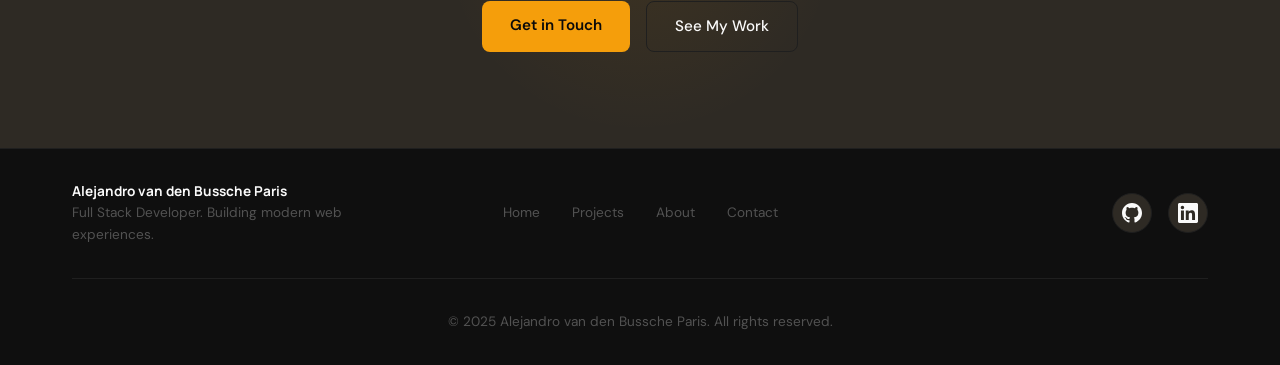
==== commit c0602a9a: "Rediseño completo: Manrope, navbar amber, menú móvil desplegable, cards #2e2a24 Made-with: Cursor" ====
--- a/index.html
+++ b/index.html
@@ -33,8 +33,8 @@
   <meta property="twitter:image" content="https://res.cloudinary.com/dqph2qm49/image/upload/v1727992809/rocketMedia/alejandro_a6gkqs.png">
   
   <!-- Additional SEO Meta Tags -->
-  <meta name="theme-color" content="#0d1117">
-  <meta name="msapplication-TileColor" content="#0d1117">
+  <meta name="theme-color" content="#0a0a0a">
+  <meta name="msapplication-TileColor" content="#0a0a0a">
   <meta name="apple-mobile-web-app-capable" content="yes">
   <meta name="apple-mobile-web-app-status-bar-style" content="default">
   <meta name="apple-mobile-web-app-title" content="Alejandro van den Bussche Paris">
@@ -54,10 +54,10 @@
   <link rel="preconnect" href="https://res.cloudinary.com">
   
   <!-- Google Fonts -->
-  <link href="https://fonts.googleapis.com/css2?family=Inter:wght@300;400;500;600;700&display=swap" rel="stylesheet">
+  <link href="https://fonts.googleapis.com/css2?family=Manrope:wght@300;400;500;600;700;800&family=DM+Sans:opsz,wght@9..40,300;9..40,400;9..40,500&family=JetBrains+Mono:wght@400;500&display=swap" rel="stylesheet">
   
   <!-- Styles -->
-  <link rel="stylesheet" href="/assets/styles.css?v=4">
+  <link rel="stylesheet" href="/assets/styles.css?v=5">
   
   <!-- Structured Data / Schema.org -->
   <script type="application/ld+json">
@@ -83,9 +83,9 @@
 </head>
 <body>
   <!-- Navigation -->
-  <nav class="nav">
+  <nav class="nav nav-amber">
     <div class="container nav__container">
-      <a href="/" class="nav__logo-link nav__logo-text" aria-label="Alejandro van den Bussche Paris - Home">
+      <a href="/" class="nav__logo-link" aria-label="Alejandro van den Bussche Paris - Home">
         Alejandro van den Bussche Paris
       </a>
       
@@ -93,7 +93,7 @@
         <li><a href="/" class="nav__link" aria-current="page">Home</a></li>
         <li><a href="/projects.html" class="nav__link">Projects</a></li>
         <li><a href="/about.html" class="nav__link">About</a></li>
-        <li><a href="/contact.html" class="nav__link">Contact</a></li>
+        <li><a href="/contact.html" class="nav-hire">Hire Me</a></li>
       </ul>
       
       <button class="nav__toggle" id="nav-toggle" aria-expanded="false" aria-controls="nav-menu" aria-label="Toggle navigation menu">
@@ -106,90 +106,56 @@
   <main id="main" role="main">
     <!-- Hero Section -->
     <section class="hero" aria-labelledby="hero-title">
-      <div class="container">
-        <div class="hero__content">
-          <div class="hero__text">
-            <h1 id="hero-title" class="hero__title">Hi, I'm <span class="highlight">Alejandro van den Bussche Paris</span>.</h1>
-            <p class="hero__subtitle">Full Stack / Frontend Developer</p>
-            <p class="hero__description">I build fast, modern web experiences. Available for full-time, part-time, or select freelance projects.</p>
-            <div style="display: flex; gap: 1rem; flex-wrap: wrap;">
-              <a href="/projects.html" class="btn btn--primary" aria-label="See my work">See My Work</a>
-              <a href="/about.html" class="btn btn--outline" aria-label="About me">About Me</a>
-            </div>
-          </div>
-          <div class="hero__image">
-            <div class="code-editor">
-              <div class="editor-header">
-                <div class="window-controls">
-                  <div class="control close"></div>
-                  <div class="control minimize"></div>
-                  <div class="control maximize"></div>
-                </div>
-                <div class="file-tab">portfolio.js</div>
-              </div>
-              
-              <div class="editor-content">
-                <div class="code-line">
-                  <span class="line-numbers">1</span>
-                  <span class="code-text"></span>
-                </div>
-                
-                <div class="code-line">
-                  <span class="line-numbers">2</span>
-                  <span class="code-text"></span>
-                </div>
-                
-                <div class="code-line">
-                  <span class="line-numbers">3</span>
-                  <span class="code-text"></span>
-                </div>
-                
-                <div class="code-line">
-                  <span class="line-numbers">4</span>
-                  <span class="code-text"></span>
-                </div>
-                
-                <div class="code-line">
-                  <span class="line-numbers">5</span>
-                  <span class="code-text"></span>
-                </div>
-                
-                <div class="code-line">
-                  <span class="line-numbers">6</span>
-                  <span class="code-text"></span>
-                </div>
-                
-                <div class="code-line">
-                  <span class="line-numbers">7</span>
-                  <span class="code-text"></span>
-                </div>
-                
-                <div class="code-line">
-                  <span class="line-numbers">8</span>
-                  <span class="code-text"></span>
-                </div>
-                
-                <div class="code-line">
-                  <span class="line-numbers">9</span>
-                  <span class="code-text"></span>
-                </div>
-                
-                <div class="code-line">
-                  <span class="line-numbers">10</span>
-                  <span class="code-text"></span>
-                </div>
-                
-                <div class="code-line">
-                  <span class="line-numbers">11</span>
-                  <span class="code-text"></span>
-                </div>
-                
-                <div class="code-line">
-                  <span class="line-numbers">12</span>
-                  <span class="code-text"></span>
-                  <span class="cursor"></span>
-                </div>
-              </div>
+      <div class="hero-inner">
+        <div class="hero-left">
+          <div class="hero-tag">
+            <span class="tag-dot"></span>
+            Available for hire · Full Stack Developer
+          </div>
+          <h1 id="hero-title" class="hero-title">
+            I build<br>
+            <em>fast</em> web<br>
+            experiences.
+          </h1>
+          <p class="hero-sub">
+            React, Node.js, and modern tooling — from idea to deployment.
+            Based in Barcelona. Open to remote worldwide.
+          </p>
+          <div class="hero-actions">
+            <a href="/projects.html" class="btn-primary">View Projects</a>
+            <a href="/contact.html" class="btn-ghost">Get in touch ↗</a>
+          </div>
+          <div class="hero-stats">
+            <div class="stat"><span class="stat-num">3+</span><span class="stat-label">Years exp.</span></div>
+            <div class="stat-divider"></div>
+            <div class="stat"><span class="stat-num">20+</span><span class="stat-label">Projects</span></div>
+            <div class="stat-divider"></div>
+            <div class="stat"><span class="stat-num">100%</span><span class="stat-label">Remote ready</span></div>
+          </div>
+        </div>
+        <div class="hero-right">
+          <div class="hero-card">
+            <div class="hero-card-header">
+              <div class="traffic-lights">
+                <span class="tl red"></span>
+                <span class="tl yellow"></span>
+                <span class="tl green"></span>
+              </div>
+              <span class="hero-card-title">portfolio.js</span>
+            </div>
+            <div class="hero-card-body">
+              <div class="code-line"><span class="ln">1</span><span class="kw">const</span> <span class="fn">developer</span> = {</div>
+              <div class="code-line"><span class="ln">2</span>  name: <span class="str">'Alejandro vdB'</span>,</div>
+              <div class="code-line"><span class="ln">3</span>  role: <span class="str">'Full Stack Dev'</span>,</div>
+              <div class="code-line"><span class="ln">4</span>  stack: [<span class="str">'React'</span>, <span class="str">'Node'</span>, <span class="str">'JS'</span>],</div>
+              <div class="code-line"><span class="ln">5</span>  available: <span class="kw2">true</span>,</div>
+              <div class="code-line"><span class="ln">6</span>  remote: <span class="kw2">true</span>,</div>
+              <div class="code-line"><span class="ln">7</span>};</div>
+              <div class="code-line empty"><span class="ln">8</span></div>
+              <div class="code-line"><span class="ln">9</span><span class="kw">export</span> <span class="kw">default</span> developer;</div>
+            </div>
+            <div class="hero-card-footer">
+              <span class="badge-green">● available</span>
             </div>
           </div>
         </div>
@@ -201,6 +167,7 @@
       <div class="container">
         <div class="what-we-do__content">
           <header class="section-header">
+            <span class="section-label">Services</span>
             <h2 id="what-we-do-title" class="section-title">What I Do</h2>
             <p class="section-description">
               I build modern, responsive websites and web applications from concept to deployment. 
@@ -288,6 +255,7 @@
       <div class="container">
         <div class="why-choose-us__content">
           <header class="section-header">
+            <span class="section-label">Why me</span>
             <h2 id="why-choose-title" class="section-title text-center">Why Choose Me?</h2>
           </header>
           
@@ -345,6 +313,7 @@
       <div class="container">
         <div class="technologies__content">
           <header class="section-header">
+            <span class="section-label">Technologies</span>
             <h2 id="technologies-title" class="section-title text-center">Tech Stack</h2>
             <p class="section-description text-center">
               I stay current with modern tools to deliver reliable, scalable solutions
@@ -407,15 +376,16 @@
       <div class="container">
         <div class="cta-section__content text-center">
           <header class="section-header">
+            <span class="section-label">Get in touch</span>
             <h2 id="cta-title" class="section-title">Let's Work Together</h2>
-            <p class="section-description-red">
+            <p class="section-description">
               I'm available for full-time, part-time, or select freelance projects. 
               If you're hiring or have a project in mind, let's talk.
             </p>
           </header>
           <div class="cta-buttons">
-            <a href="/contact.html" class="btn btn--primary" aria-label="Get in touch">Get in Touch</a>
-            <a href="/projects.html" class="btn btn--outline" aria-label="See my work">See My Work</a>
+            <a href="/contact.html" class="btn-primary" aria-label="Get in touch">Get in Touch</a>
+            <a href="/projects.html" class="btn-ghost" aria-label="See my work">See My Work</a>
           </div>
         </div>
       </div>
@@ -456,132 +426,7 @@
     </div>
   </footer>
 
-  <!-- Code Editor Animation JavaScript -->
-  <script>
-    // Code Editor Typewriter Effect
-    const codeLines = [
-      "const developer = {",
-      "  name: 'Alejandro van den Bussche Paris',",
-      "  stack: [",
-      "    'React.js',",
-      "    'JavaScript',",
-      "    'Node.js'",
-      "  ],",
-      "  available() {",
-      "    return 'Open to work & freelance';",
-      "  }",
-      "}; // Let's build!",
-      ""
-    ];
-
-    const codeTextElements = document.querySelectorAll('.code-text');
-    let currentLine = 0;
-    let currentChar = 0;
-
-    function typeNextLine() {
-      if (currentLine >= codeLines.length) {
-        // Reiniciar después de 2 segundos
-        setTimeout(reset, 2000);
-        return;
-      }
-
-      const line = codeLines[currentLine];
-      const element = codeTextElements[currentLine];
-      
-      if (line) {
-        typeText(element, line);
-      } else {
-        currentLine++;
-        setTimeout(typeNextLine, 100);
-      }
-    }
-
-    function typeText(element, text) {
-      let index = 0;
-      element.innerHTML = '';
-      
-      const typeChar = () => {
-        if (index < text.length) {
-          const char = text[index];
-          const coloredChar = applySyntaxHighlighting(char, text, index);
-          element.innerHTML += coloredChar;
-          index++;
-          setTimeout(typeChar, 30); // Velocidad rápida
-        } else {
-          currentLine++;
-          setTimeout(typeNextLine, 100);
-        }
-      };
-      
-      typeChar();
-    }
-
-    function applySyntaxHighlighting(char, fullText, index) {
-      // Detectar strings
-      if (char === "'" || char === '"') {
-        return `<span class="string">${char}</span>`;
-      }
-      
-      // Detectar comentarios
-      if (fullText.includes('//') && index >= fullText.indexOf('//')) {
-        return `<span class="comment">${char}</span>`;
-      }
-      
-      // Detectar keywords
-      const keywords = ['const', 'let', 'var', 'function', 'return', 'if', 'else', 'for', 'while'];
-      const currentWord = getCurrentWord(fullText, index);
-      
-      if (keywords.includes(currentWord)) {
-        return `<span class="keyword">${char}</span>`;
-      }
-      
-      // Detectar funciones
-      if (currentWord.endsWith('()') && char === '(') {
-        return `<span class="function">${char}</span>`;
-      }
-      
-      // Detectar números
-      if (/\d/.test(char)) {
-        return `<span class="number">${char}</span>`;
-      }
-      
-      return char;
-    }
-
-    function getCurrentWord(text, index) {
-      let start = index;
-      let end = index;
-      
-      while (start > 0 && /\w/.test(text[start - 1])) {
-        start--;
-      }
-      
-      while (end < text.length && /\w/.test(text[end])) {
-        end++;
-      }
-      
-      return text.substring(start, end);
-    }
-
-    function reset() {
-      currentLine = 0;
-      currentChar = 0;
-      
-      // Limpiar todo el texto
-      codeTextElements.forEach(element => {
-        element.innerHTML = '';
-      });
-      
-      // Reiniciar después de 1 segundo
-      setTimeout(typeNextLine, 1000);
-    }
-
-    // Iniciar cuando se carga la página
-    document.addEventListener('DOMContentLoaded', () => {
-      setTimeout(typeNextLine, 500);
-    });
-  </script>
-
+  <script src="/assets/nav-active.js"></script>
   <!-- Simple JavaScript -->
   <script>
     console.log('=== SIMPLE JS LOADED ===');
--- a/assets/styles.css
+++ b/assets/styles.css
@@ -1,2022 +1,1080 @@
-/* Alejandro van den Bussche Paris - Portfolio Styles */
-/* Dark theme with high contrast - GitHub-style */
-
-/* CSS Variables */
+/* Alejandro van den Bussche Paris - Portfolio */
+/* Amber/dark identity - Modern, memorable */
+
 :root {
-  /* Backgrounds — escalonados para crear profundidad */
-  --bg-base: #0d1117;
-  --bg-surface: #161b22;
-  --bg-card: #1c2333;
-  --bg-card-hover: #222d3f;
-  --bg-section-alt: #111827;
-
-  /* Accent — azul eléctrico vibrante */
-  --color-primary: #58a6ff;
-  --color-primary-hover: #79c0ff;
-  --color-primary-dark: #1f6feb;
-  --color-accent: #79c0ff;
-  --color-cyan: #56d364;
-
-  /* Texto — alto contraste */
-  --text-primary: #e6edf3;
-  --text-secondary: #8b949e;
-  --text-muted: #6e7681;
-
-  /* Bordes — visibles pero sutiles */
-  --border-color: #30363d;
-  --border-color-hover: #58a6ff;
-
-  /* Gradientes */
-  --gradient-hero: linear-gradient(135deg, #0d1117 0%, #161b22 50%, #1a2332 100%);
-  --gradient-section: linear-gradient(180deg, #0d1117 0%, #111827 100%);
-  --gradient-cta: linear-gradient(135deg, #1f6feb 0%, #388bfd 100%);
-
-  /* Legacy compatibility */
-  --color-bg: var(--bg-base);
-  --color-surface: var(--bg-surface);
-  --color-text: var(--text-primary);
-  --color-text-muted: var(--text-secondary);
-  --color-border: var(--border-color);
-  --color-white: #ffffff;
-  --color-black: #000000;
-  --color-gray-400: var(--text-secondary);
-  --color-gray-500: var(--text-muted);
-  --color-gray-700: var(--text-secondary);
-  --color-gray-900: var(--text-primary);
-  
-  /* Typography */
-  --font-family: 'Inter', -apple-system, BlinkMacSystemFont, 'Segoe UI', Roboto, 'Helvetica Neue', Arial, sans-serif;
-  --font-family-display: 'Inter', -apple-system, BlinkMacSystemFont, 'Segoe UI', Roboto, 'Helvetica Neue', Arial, sans-serif;
-  
-  /* Spacing */
-  --spacing-xs: 0.5rem;
-  --spacing-sm: 1rem;
-  --spacing-md: 1.5rem;
-  --spacing-lg: 2rem;
-  --spacing-xl: 3rem;
-  --spacing-xxl: 4rem;
-  --spacing-2xl: 4rem;
-  --spacing-3xl: 6rem;
-  
-  /* Layout */
-  --container-max-width: 1200px;
-  --border-radius: 12px;
-  --border-radius-lg: 16px;
-  --border-radius-xl: 24px;
-  
-  /* Shadows */
-  --shadow-sm: 0 1px 2px 0 rgba(0, 0, 0, 0.05);
-  --shadow-md: 0 4px 6px -1px rgba(0, 0, 0, 0.1), 0 2px 4px -1px rgba(0, 0, 0, 0.06);
-  --shadow-lg: 0 10px 15px -3px rgba(0, 0, 0, 0.1), 0 4px 6px -2px rgba(0, 0, 0, 0.05);
-  --shadow-xl: 0 20px 25px -5px rgba(0, 0, 0, 0.1), 0 10px 10px -5px rgba(0, 0, 0, 0.04);
-  
-  /* Transitions */
-  --transition-fast: 0.15s ease;
-  --transition-normal: 0.3s ease;
-  --transition-slow: 0.5s ease;
-}
-
-/* Reset and Base Styles */
-* {
-  margin: 0;
-  padding: 0;
-  box-sizing: border-box;
-}
-
-html {
-  scroll-behavior: smooth;
-  font-size: 16px;
-}
-
+  --bg-base: #0a0a0a;
+  --bg-nav: #0f0f0f;
+  --bg-card: #2e2a24;
+  --bg-card-hover: #3a3530;
+  --bg-section-alt: #0d0d0d;
+
+  --accent: #f59e0b;
+  --accent-dim: #d97706;
+  --accent-glow: rgba(245, 158, 11, 0.15);
+  --accent-text: #fbbf24;
+
+  --text-primary: #fafafa;
+  --text-secondary: #a1a1a1;
+  --text-muted: #525252;
+
+  --border: #1f1f1f;
+  --border-accent: rgba(245, 158, 11, 0.4);
+
+  --font-display: 'Manrope', sans-serif;
+  --font-body: 'DM Sans', sans-serif;
+  --font-mono: 'JetBrains Mono', monospace;
+
+  --container-max: 1200px;
+  --spacing: 1rem;
+}
+
+* { margin: 0; padding: 0; box-sizing: border-box; }
+html { scroll-behavior: smooth; }
 body {
-  font-family: var(--font-family);
+  font-family: var(--font-body);
+  background: var(--bg-base);
+  color: var(--text-primary);
+  -webkit-font-smoothing: antialiased;
   line-height: 1.6;
-  color: var(--text-primary);
-  background-color: var(--bg-base);
-  -webkit-font-smoothing: antialiased;
-  -moz-osx-font-smoothing: grayscale;
-}
-
-* {
-  border-color: var(--border-color);
-}
-
-/* Typography */
-h1, h2, h3, h4, h5, h6 {
-  font-family: var(--font-family-display);
-  font-weight: 700;
-  line-height: 1.2;
-  margin-bottom: var(--spacing-md);
-}
-
-h1 { font-size: clamp(2.5rem, 5vw, 4rem); }
-h2 { font-size: clamp(2rem, 4vw, 3rem); }
-h3 { font-size: clamp(1.5rem, 3vw, 2rem); }
-h4 { font-size: clamp(1.25rem, 2.5vw, 1.5rem); }
-
-p {
-  margin-bottom: var(--spacing-md);
-  color: var(--text-secondary);
-}
-
-a {
-  color: var(--color-primary);
+}
+
+h1, h2, h3 { font-family: var(--font-display); }
+h1, h2 { letter-spacing: -0.025em; font-weight: 800; }
+.container { max-width: var(--container-max); margin: 0 auto; padding: 0 2rem; }
+
+/* Skip link */
+.skip-link {
+  position: absolute;
+  top: -40px;
+  left: 6px;
+  padding: 8px;
+  background: var(--bg-card);
+  color: var(--text-primary);
   text-decoration: none;
-  transition: color var(--transition-fast);
-}
-
-a:hover {
-  color: var(--color-primary-hover);
-}
-
-/* Layout */
-.container {
-  max-width: var(--container-max-width);
+  border-radius: 8px;
+  z-index: 1001;
+}
+.skip-link:focus { top: 6px; }
+
+/* ========== NAVBAR AMBER ========== */
+.nav, header.nav, nav {
+  background: #f59e0b;
+  border-bottom: none;
+  height: 64px;
+  display: flex;
+  align-items: center;
+  justify-content: space-between;
+  padding: 0 48px;
+  position: sticky;
+  top: 0;
+  z-index: 100;
+}
+
+.nav__container, .nav-inner {
+  display: flex;
+  align-items: center;
+  justify-content: space-between;
+  width: 100%;
+  max-width: var(--container-max);
   margin: 0 auto;
-  padding: 0 var(--spacing-lg);
-}
-
-.section {
-  padding: var(--spacing-3xl) 0;
-}
-
-.section-title {
-  font-size: 2.5rem;
-  color: var(--text-primary);
-  margin-bottom: var(--spacing-md);
-  text-align: center;
-}
-
-.section-description {
-  font-size: 1.125rem;
-  color: var(--text-secondary);
-  line-height: 1.6;
-  max-width: 800px;
-  margin: 0 auto var(--spacing-lg);
-  text-align: center;
-}
-
-.section-description-red {
-  font-size: 1.125rem;
-  color: var(--color-white);
-  line-height: 1.6;
-  max-width: 800px;
-  margin: 0 auto var(--spacing-lg);
-  text-align: center;
-}
-
-.section--sm {
-  padding: var(--spacing-xl) 0;
-}
-
-.section--lg {
-  padding: var(--spacing-3xl) 0;
-}
-
-/* Grid */
-.grid {
-  display: grid;
-  gap: var(--spacing-lg);
-}
-
-.grid--2 {
-  grid-template-columns: repeat(auto-fit, minmax(300px, 1fr));
-}
-
-.grid--3 {
-  grid-template-columns: repeat(auto-fit, minmax(250px, 1fr));
-}
-
-/* Navigation */
-.nav {
-  position: fixed;
-  top: 0;
-  left: 0;
-  right: 0;
-  background-color: var(--bg-surface);
-  backdrop-filter: blur(12px);
-  border-bottom: 1px solid var(--border-color);
-  z-index: 1000;
-  transition: all var(--transition-normal);
-}
-
-.nav__container {
-  display: flex;
-  align-items: center;
-  justify-content: space-between;
-  height: 120px;
-}
-
-.nav__logo {
-  height: 105px;
-  width: auto;
-  filter: none;
-  display: block;
-  object-fit: contain;
-  max-width: 315px;
-}
-
-.nav__logo-link {
-  display: flex;
-  align-items: center;
+}
+
+/* Logo */
+.nav .logo,
+.nav .nav-logo,
+.nav .nav__logo-link,
+nav .logo,
+nav .nav__logo-link {
+  font-family: 'Manrope', sans-serif;
+  font-weight: 800;
+  font-size: 1rem;
+  color: #0a0a0a;
   text-decoration: none;
-}
-
-.nav__logo-text {
-  font-weight: 700;
-  font-size: 1.125rem;
-  color: var(--text-primary);
-  white-space: nowrap;
-}
-
-.nav__logo-text:hover {
-  color: var(--color-primary);
-}
-
-.nav__menu {
-  display: flex;
-  align-items: center;
-  gap: var(--spacing-lg);
+  letter-spacing: -0.01em;
+}
+
+.nav .logo::before,
+.nav .nav__logo-link::before,
+nav .logo::before,
+nav .nav__logo-link::before {
+  content: '• ';
+  color: rgba(0, 0, 0, 0.35);
+}
+
+.nav__menu, .nav-links {
+  display: flex;
+  align-items: center;
   list-style: none;
-}
-
-.nav__link {
-  font-weight: 500;
-  color: var(--text-secondary);
-  transition: color 0.2s;
+  gap: 0;
+}
+
+.nav__menu li { list-style: none; }
+
+/* Links de navegación */
+.nav-links a,
+.nav__link,
+.nav ul a,
+nav ul li a,
+nav a:not(.nav-hire):not(.nav__logo-link) {
+  font-family: 'Manrope', sans-serif;
+  font-size: 0.78rem;
+  font-weight: 600;
+  letter-spacing: 0.08em;
+  text-transform: uppercase;
+  color: rgba(0, 0, 0, 0.55);
+  text-decoration: none;
+  transition: color 0.15s;
+  margin-left: 2rem;
+}
+
+.nav__link::after { display: none; }
+
+.nav-links a:hover,
+.nav__link:hover,
+nav a:not(.nav-hire):not(.nav__logo-link):hover {
+  color: #0a0a0a;
+}
+
+.nav-links a.active,
+.nav__link.active,
+.nav__link[aria-current="page"],
+nav a.active {
+  color: #0a0a0a !important;
+  font-weight: 800 !important;
+  text-decoration: underline !important;
+  text-underline-offset: 4px;
+}
+
+/* Botón Hire Me */
+.nav-hire {
+  background: #0a0a0a !important;
+  color: #f59e0b !important;
+  font-family: 'Manrope', sans-serif !important;
+  font-size: 0.78rem !important;
+  font-weight: 700 !important;
+  letter-spacing: 0.04em !important;
+  padding: 7px 18px !important;
+  border-radius: 100px !important;
+  text-decoration: none !important;
+  text-transform: none !important;
+  margin-left: 2rem !important;
+  transition: opacity 0.15s !important;
+}
+.nav-hire:hover {
+  opacity: 0.85 !important;
+}
+
+.nav-hire.active,
+.nav-hire[aria-current="page"] {
+  color: #f59e0b !important;
+  font-weight: 800 !important;
+  text-decoration: underline !important;
+  text-underline-offset: 4px;
+}
+
+/* Menú hamburguesa (mobile) - oculto en desktop */
+.nav__toggle,
+.nav-toggle,
+.hamburger,
+.menu-toggle,
+button[class*="toggle"],
+button[class*="burger"] {
+  display: none;
+  color: #0a0a0a;
+  background: transparent;
+  border: none;
+  font-size: 1.4rem;
+  cursor: pointer;
+}
+
+/* ========== HERO (index) ========== */
+.hero {
+  background: var(--bg-base);
+  min-height: calc(100vh - 64px);
+  display: flex;
+  align-items: center;
   position: relative;
-}
-
-.nav__link:hover,
-.nav__link[aria-current="page"] {
-  color: var(--color-primary);
-}
-
-.nav__link::after {
-  content: '';
-  position: absolute;
-  bottom: -4px;
-  left: 0;
-  width: 0;
-  height: 2px;
-  background: var(--color-primary);
-  transition: width var(--transition-normal);
-}
-
-.nav__link:hover::after {
-  width: 100%;
-}
-
-.nav__link[aria-current="page"] {
-  color: var(--color-primary);
-  font-weight: 600;
-}
-
-.nav__link[aria-current="page"]::after {
-  width: 100%;
-}
-
-.nav__toggle {
-  display: none;
-  background: none;
-  border: none;
-  font-size: 1.5rem;
-  color: var(--text-primary);
-  cursor: pointer;
-}
-
-
-
-/* Hero Section */
-.hero {
-  padding: calc(120px + 3.125rem) 0 3.125rem;
-  background: var(--gradient-hero);
-  margin-bottom: 3.125rem;
-  position: relative;
-}
-
+  overflow: hidden;
+}
 .hero::before {
   content: '';
   position: absolute;
-  inset: 0;
-  background-image:
-    linear-gradient(rgba(88, 166, 255, 0.03) 1px, transparent 1px),
-    linear-gradient(90deg, rgba(88, 166, 255, 0.03) 1px, transparent 1px);
-  background-size: 50px 50px;
+  top: -20%;
+  right: 0;
+  width: 600px;
+  height: 600px;
+  background: radial-gradient(ellipse at center, rgba(245,158,11,0.06) 0%, transparent 70%);
   pointer-events: none;
 }
 
-/* Small Hero Variant */
-.hero.section--sm {
-  margin-top: 120px;
-  padding: calc(120px + 2rem) 0 2rem;
-  margin-bottom: 2rem;
-}
-
-.hero.section--sm .hero__title {
-  font-size: 2.5rem;
-  margin-bottom: var(--spacing-sm);
-}
-
-.hero.section--sm .hero__description {
-  font-size: 1.125rem;
-  max-width: 700px;
-}
-
-.hero__content {
+.hero-inner {
+  max-width: var(--container-max);
+  margin: 0 auto;
+  padding: 4rem 2rem;
   display: grid;
   grid-template-columns: 1fr 1fr;
   gap: 4rem;
   align-items: center;
-  max-width: 1200px;
+  width: 100%;
+}
+
+.hero-tag {
+  display: inline-flex;
+  align-items: center;
+  gap: 8px;
+  background: rgba(245,158,11,0.1);
+  border: 1px solid var(--border-accent);
+  color: var(--accent-text);
+  font-family: var(--font-mono);
+  font-size: 0.75rem;
+  padding: 6px 14px;
+  border-radius: 100px;
+  margin-bottom: 2rem;
+}
+.tag-dot {
+  width: 6px; height: 6px;
+  background: var(--accent);
+  border-radius: 50%;
+  animation: pulse 2s infinite;
+}
+@keyframes pulse {
+  0%, 100% { opacity: 1; }
+  50% { opacity: 0.3; }
+}
+
+.hero-title {
+  font-family: 'Manrope', sans-serif;
+  font-size: clamp(3rem, 6vw, 5.5rem);
+  font-weight: 800;
+  letter-spacing: -0.03em;
+  line-height: 1.0;
+  color: var(--text-primary);
+  margin-bottom: 1.5rem;
+}
+.hero-title em { font-style: normal; color: var(--accent); }
+
+.hero-sub {
+  font-family: var(--font-body);
+  font-size: 1.05rem;
+  color: var(--text-secondary);
+  line-height: 1.7;
+  margin-bottom: 2.5rem;
+  max-width: 420px;
+}
+
+.hero-actions { display: flex; gap: 1rem; margin-bottom: 3rem; }
+
+.btn-primary {
+  background: var(--accent);
+  color: #0a0a0a;
+  font-family: var(--font-body);
+  font-weight: 600;
+  padding: 12px 28px;
+  border-radius: 8px;
+  text-decoration: none;
+  transition: opacity 0.2s;
+  font-size: 0.95rem;
+}
+.btn-primary:hover { opacity: 0.85; }
+
+.btn-ghost {
+  background: transparent;
+  color: var(--text-primary);
+  font-family: var(--font-body);
+  font-weight: 500;
+  padding: 12px 28px;
+  border-radius: 8px;
+  border: 1px solid var(--border);
+  text-decoration: none;
+  transition: border-color 0.2s, color 0.2s;
+  font-size: 0.95rem;
+}
+.btn-ghost:hover { border-color: var(--accent); color: var(--accent); }
+
+.hero-stats {
+  display: flex;
+  align-items: center;
+  gap: 1.5rem;
+}
+.stat { display: flex; flex-direction: column; gap: 2px; }
+.stat-num {
+  font-family: var(--font-display);
+  font-size: 1.4rem;
+  font-weight: 700;
+  color: var(--text-primary);
+}
+.stat-label {
+  font-family: var(--font-body);
+  font-size: 0.75rem;
+  color: var(--text-muted);
+  text-transform: uppercase;
+  letter-spacing: 0.05em;
+}
+.stat-divider {
+  width: 1px; height: 36px;
+  background: var(--border);
+}
+
+/* Hero card - code editor */
+.hero-card {
+  background: var(--bg-card);
+  border: 1px solid #2a2a2a;
+  border-radius: 16px;
+  overflow: hidden;
+  box-shadow: 0 24px 64px rgba(0,0,0,0.4), 0 0 0 1px rgba(255,255,255,0.03);
+}
+.hero-card-header {
+  display: flex;
+  align-items: center;
+  gap: 12px;
+  padding: 14px 20px;
+  background: #111111;
+  border-bottom: 1px solid #1f1f1f;
+}
+.traffic-lights { display: flex; gap: 6px; }
+.tl { width: 12px; height: 12px; border-radius: 50%; }
+.tl.red { background: #ff5f57; }
+.tl.yellow { background: #febc2e; }
+.tl.green { background: #28c840; }
+.hero-card-title {
+  font-family: var(--font-mono);
+  font-size: 0.75rem;
+  color: #525252;
+}
+.hero-card-body { padding: 20px; }
+.code-line {
+  font-family: var(--font-mono);
+  font-size: 0.82rem;
+  line-height: 2;
+  display: flex;
+  gap: 16px;
+}
+.code-line .ln { color: #333; min-width: 16px; text-align: right; user-select: none; }
+.code-line .kw { color: #c792ea; }
+.code-line .kw2 { color: #f78c6c; }
+.code-line .fn { color: #82aaff; }
+.code-line .str { color: #c3e88d; }
+.hero-card-footer {
+  padding: 12px 20px;
+  border-top: 1px solid #1f1f1f;
+  background: #0f0f0f;
+}
+.badge-green {
+  font-family: var(--font-mono);
+  font-size: 0.72rem;
+  color: #28c840;
+  letter-spacing: 0.05em;
+}
+
+/* ========== SECTION HEADERS ========== */
+.section-header { text-align: center; margin-bottom: 3rem; }
+.section-label {
+  font-family: var(--font-mono);
+  font-size: 0.72rem;
+  color: var(--accent);
+  text-transform: uppercase;
+  letter-spacing: 0.15em;
+  display: block;
+  margin-bottom: 0.75rem;
+}
+.section-title, .section-header h2 {
+  font-family: var(--font-display);
+  font-size: clamp(1.8rem, 3vw, 2.8rem);
+  font-weight: 800;
+  color: var(--text-primary);
+  letter-spacing: -0.025em;
+  margin-bottom: 0.75rem;
+}
+.section-description, .section-description-red {
+  font-family: var(--font-body);
+  font-size: 1rem;
+  color: var(--text-secondary);
+  line-height: 1.7;
+  max-width: 600px;
   margin: 0 auto;
 }
-
-.hero__header {
+.section-description-red { color: rgba(255,255,255,0.9); }
+.text-center { text-align: center; }
+
+/* ========== WHAT I DO ========== */
+.what-we-do {
+  background: var(--bg-base);
+  padding: 6rem 2rem;
+  border-top: 1px solid var(--border);
+}
+.what-we-do__content { max-width: var(--container-max); margin: 0 auto; }
+.services-grid {
+  display: grid;
+  grid-template-columns: repeat(3, 1fr);
+  gap: 1.5rem;
+  margin-top: 2rem;
+}
+
+.service-item {
+  background: var(--bg-card);
+  border: 1px solid var(--border);
+  border-radius: 12px;
+  padding: 2rem;
+  transition: border-color 0.25s, background 0.25s;
+  position: relative;
+  overflow: hidden;
+}
+.service-item::before {
+  content: '';
+  position: absolute;
+  top: 0; left: 0; right: 0;
+  height: 2px;
+  background: var(--accent);
+  transform: scaleX(0);
+  transform-origin: left;
+  transition: transform 0.3s;
+}
+.service-item:hover {
+  border-color: var(--border-accent);
+  background: var(--bg-card-hover);
+}
+.service-item:hover::before { transform: scaleX(1); }
+.service-item .service-icon,
+.service-item svg,
+.service-item .benefit-icon { color: var(--accent); }
+.service-item h3,
+.benefit-item h3 {
+  font-family: var(--font-display);
+  color: var(--text-primary);
+  font-size: 1.1rem;
+  margin-bottom: 0.75rem;
+}
+.service-item p,
+.benefit-item p {
+  font-family: var(--font-body);
+  color: var(--text-secondary);
+  font-size: 0.9rem;
+  line-height: 1.6;
+}
+.service-icon, .benefit-icon {
+  margin-bottom: 1rem;
+  display: flex;
+  justify-content: center;
+}
+.service-icon svg, .benefit-icon svg { width: 40px; height: 40px; stroke: currentColor; fill: none; stroke-width: 2; }
+
+/* ========== WHY CHOOSE ME ========== */
+.why-choose-us {
+  background: var(--bg-section-alt);
+  border-top: 1px solid var(--border);
+  border-bottom: 1px solid var(--border);
+  padding: 6rem 2rem;
+}
+.why-choose-us__content { max-width: var(--container-max); margin: 0 auto; }
+.benefits-grid {
+  display: grid;
+  grid-template-columns: repeat(4, 1fr);
+  gap: 1.5rem;
+  margin-top: 2rem;
+}
+.benefit-item {
+  background: transparent;
+  border: 1px solid var(--border);
+  border-radius: 12px;
+  padding: 2rem;
+  transition: border-color 0.25s;
   text-align: center;
-  margin-top:-80px;
-  margin-bottom: 50px;
-}
-
-.hero__text {
+}
+.benefit-item:hover { border-color: var(--border-accent); }
+
+/* ========== TECH STACK ========== */
+.technologies {
+  background: var(--bg-base);
+  border-top: 1px solid var(--border);
+  padding: 6rem 2rem;
+}
+.technologies__content { max-width: var(--container-max); margin: 0 auto; text-align: center; }
+.technologies__content .section-description { margin-bottom: 2rem; }
+.tech-grid {
+  display: grid;
+  grid-template-columns: repeat(4, 1fr);
+  gap: 1.5rem;
+  margin-top: 2rem;
+}
+.tech-item {
+  background: var(--bg-card);
+  border: 1px solid var(--border);
+  border-radius: 10px;
+  padding: 1.5rem;
+  text-align: center;
+  transition: border-color 0.25s;
+}
+.tech-item:hover { border-color: var(--border-accent); }
+.tech-icon { margin-bottom: 0.75rem; color: var(--accent); }
+.tech-icon svg { width: 40px; height: 40px; stroke: currentColor; fill: none; stroke-width: 2; }
+.tech-item h3 {
+  font-family: var(--font-mono);
+  font-size: 0.85rem;
+  color: var(--accent);
+  text-transform: uppercase;
+  letter-spacing: 0.1em;
+  margin-bottom: 0.75rem;
+}
+.tech-item p {
+  font-family: var(--font-body);
+  color: var(--text-secondary);
+  font-size: 0.9rem;
+}
+
+/* ========== CTA ========== */
+.cta-section {
+  background: var(--bg-card);
+  border-top: 1px solid var(--border);
+  padding: 6rem 2rem;
+  text-align: center;
+  position: relative;
+  overflow: hidden;
+}
+.cta-section::before {
+  content: '';
+  position: absolute;
+  top: 50%; left: 50%;
+  transform: translate(-50%, -50%);
+  width: 400px; height: 400px;
+  background: radial-gradient(ellipse, rgba(245,158,11,0.08) 0%, transparent 70%);
+  pointer-events: none;
+}
+.cta-section__content { position: relative; z-index: 1; }
+.cta-section h2 {
+  font-family: var(--font-display);
+  font-size: clamp(2rem, 4vw, 3.5rem);
+  font-weight: 800;
+  color: var(--text-primary);
+  margin-bottom: 1rem;
+}
+.cta-section p { color: var(--text-secondary); margin-bottom: 2.5rem; }
+.cta-buttons { display: flex; gap: 1rem; justify-content: center; flex-wrap: wrap; }
+.cta-buttons .btn-primary { margin: 0; }
+.cta-buttons .btn-ghost,
+.cta-buttons .btn--outline {
+  background: transparent;
+  color: var(--text-primary);
+  border: 1px solid var(--border);
+}
+.cta-buttons .btn-ghost:hover,
+.cta-buttons .btn--outline:hover {
+  border-color: var(--accent);
+  color: var(--accent);
+}
+
+/* ========== FOOTER ========== */
+.footer {
+  background: #0f0f0f;
+  border-top: 1px solid var(--border);
+  padding: 2rem;
+  font-family: var(--font-body);
+  font-size: 0.85rem;
+  color: var(--text-muted);
+}
+.footer__container {
+  display: grid;
+  grid-template-columns: 1fr auto 1fr;
+  gap: 2rem;
+  align-items: center;
+  max-width: var(--container-max);
+  margin: 0 auto;
+}
+.footer__name { font-family: var(--font-display); font-weight: 700; color: var(--text-primary); }
+.footer__description { color: var(--text-muted); max-width: 300px; }
+.footer__menu { display: flex; gap: 2rem; list-style: none; }
+.footer__link { color: var(--text-muted); text-decoration: none; transition: color 0.2s; }
+.footer__link:hover { color: var(--accent); }
+.footer__social { display: flex; gap: 1rem; justify-content: flex-end; }
+.social-link {
+  display: flex;
+  align-items: center;
+  justify-content: center;
+  width: 40px;
+  height: 40px;
+  background: var(--bg-card);
+  border: 1px solid var(--border);
+  border-radius: 50%;
+  color: var(--text-primary);
+  transition: all 0.2s;
+}
+.social-link:hover {
+  background: var(--accent);
+  border-color: var(--accent);
+  color: #0a0a0a;
+}
+.footer__copyright {
+  grid-column: 1 / -1;
+  text-align: center;
+  margin-top: 2rem;
+  padding-top: 2rem;
+  border-top: 1px solid var(--border);
+}
+
+/* ========== PAGE HERO (about, projects, contact) ========== */
+.hero.section--sm {
+  background: var(--bg-section-alt);
+  border-bottom: 1px solid var(--border);
+  padding: 4rem 2rem;
+  text-align: center;
+  min-height: auto;
+}
+.hero.section--sm::before { display: none; }
+.hero__header { text-align: center; }
+.hero__title {
+  font-family: var(--font-display);
+  font-size: clamp(2rem, 4vw, 2.5rem);
+  font-weight: 800;
+  letter-spacing: -0.025em;
+  color: var(--text-primary);
+  margin-bottom: 1rem;
+}
+.hero__description {
+  font-family: var(--font-body);
+  color: var(--text-secondary);
+  font-size: 1.05rem;
+  max-width: 600px;
+  margin: 0 auto;
+}
+
+/* ========== PROJECTS ========== */
+.projects { background: var(--bg-base); padding: 4rem 2rem; }
+.projects-filter {
+  display: flex;
+  flex-wrap: wrap;
+  gap: 0.5rem;
+  justify-content: center;
+  margin-bottom: 2rem;
+}
+.projects-filter__btn {
+  padding: 0.5rem 1rem;
+  border: 1px solid var(--border);
+  background: var(--bg-card);
+  color: var(--text-secondary);
+  font-family: var(--font-body);
+  font-size: 0.85rem;
+  border-radius: 8px;
+  cursor: pointer;
+  transition: all 0.2s;
+}
+.projects-filter__btn:hover { border-color: var(--accent); color: var(--accent); }
+.projects-filter__btn.is-active {
+  background: var(--accent);
+  color: #0a0a0a;
+  border-color: var(--accent);
+}
+.projects__grid {
+  display: grid;
+  grid-template-columns: repeat(auto-fit, minmax(350px, 1fr));
+  gap: 2rem;
+}
+.project-card {
+  background: var(--bg-card);
+  border: 1px solid var(--border);
+  border-radius: 12px;
+  overflow: hidden;
+  transition: border-color 0.25s;
+}
+.project-card:hover { border-color: var(--border-accent); }
+.project-image {
+  background: var(--bg-section-alt);
+  overflow: hidden;
+}
+.project-image img { width: 100%; height: auto; display: block; object-fit: cover; }
+.project-content { padding: 1.5rem; }
+.project-title {
+  font-family: var(--font-display);
+  font-size: 1.25rem;
+  color: var(--text-primary);
+  margin-bottom: 0.5rem;
+}
+.project-description {
+  font-family: var(--font-body);
+  color: var(--text-secondary);
+  font-size: 0.9rem;
+  margin-bottom: 1rem;
+  line-height: 1.6;
+}
+.project-tags { display: flex; flex-wrap: wrap; gap: 0.5rem; margin-bottom: 1rem; }
+.tag {
+  background: rgba(245,158,11,0.1);
+  color: var(--accent-text);
+  font-family: var(--font-mono);
+  font-size: 0.75rem;
+  padding: 4px 10px;
+  border-radius: 6px;
+  border: 1px solid var(--border-accent);
+}
+.project-links { display: flex; gap: 0.75rem; flex-wrap: wrap; }
+.project-links .btn-primary, .project-links .btn-ghost { font-size: 0.85rem; padding: 8px 16px; }
+.featured-badge {
+  position: absolute;
+  top: 1rem;
+  right: 1rem;
+  background: var(--accent);
+  color: #0a0a0a;
+  padding: 4px 12px;
+  border-radius: 100px;
+  font-size: 0.75rem;
+  font-weight: 600;
+}
+
+/* Project card wide */
+.project-card--wide {
+  grid-column: 1 / -1;
+  display: flex;
+  flex-direction: row;
+  align-items: stretch;
+}
+.project-card--wide .project-card--wide__image {
+  width: 30%;
+  min-height: 220px;
+  overflow: hidden;
+  background: var(--bg-section-alt);
+}
+.project-card--wide .project-card--wide__image img {
+  width: 100%;
+  height: 100%;
+  object-fit: cover;
+}
+.project-card--wide .project-content { flex: 1; padding: 2rem; }
+
+/* ========== ABOUT ========== */
+.team, .process, .skills-section {
+  background: var(--bg-base);
+  padding: 4rem 2rem;
+  border-top: 1px solid var(--border);
+}
+.team__content, .process__content, .skills__content {
+  max-width: var(--container-max);
+  margin: 0 auto;
+  text-align: center;
+}
+.team__grid {
+  display: grid;
+  grid-template-columns: repeat(auto-fit, minmax(400px, 1fr));
+  gap: 2rem;
+  margin-top: 2rem;
+  max-width: 600px;
+  margin-left: auto;
+  margin-right: auto;
+}
+.team-member {
+  background: var(--bg-card);
+  border: 1px solid var(--border);
+  border-radius: 12px;
+  padding: 2rem;
   text-align: left;
-}
-
-.hero__image {
-  display: flex;
+  transition: border-color 0.25s;
+}
+.team-member:hover { border-color: var(--border-accent); }
+.member-image { margin-bottom: 1rem; border-radius: 8px; overflow: hidden; }
+.member-image img { width: 100%; height: auto; display: block; }
+.team-member__name {
+  font-family: var(--font-display);
+  font-size: 1.5rem;
+  color: var(--text-primary);
+  margin-bottom: 0.25rem;
+}
+.team-member__role {
+  font-family: var(--font-body);
+  color: var(--accent);
+  font-weight: 600;
+  margin-bottom: 1rem;
+}
+.team-member__bio {
+  font-family: var(--font-body);
+  color: var(--text-secondary);
+  line-height: 1.6;
+  margin-bottom: 1rem;
+}
+.team-member__skills { display: flex; flex-wrap: wrap; gap: 0.5rem; }
+.team-member__skill {
+  background: rgba(245,158,11,0.1);
+  color: var(--accent-text);
+  font-family: var(--font-mono);
+  font-size: 0.75rem;
+  padding: 4px 10px;
+  border-radius: 6px;
+  border: 1px solid var(--border-accent);
+}
+
+.process__grid {
+  display: flex;
+  flex-wrap: wrap;
   justify-content: center;
-  align-items: center;
-}
-
-.hero__img {
-  max-width: 100%;
-  height: auto;
-  max-height: 400px;
-  object-fit: contain;
-  filter: drop-shadow(0 20px 40px rgba(0, 0, 0, 0.1));
-  transition: transform 0.3s ease, filter 0.3s ease;
-  animation: float 6s ease-in-out infinite;
-}
-
-@keyframes float {
-  0%, 100% {
-    transform: translateY(0px);
-  }
-  50% {
-    transform: translateY(-10px);
-  }
-}
-
-.hero__img:hover {
-  animation-play-state: paused;
-  filter: drop-shadow(0 30px 60px rgba(0, 0, 0, 0.15));
-}
-
-/* Responsive Hero */
+  gap: 1.5rem;
+  margin-top: 2rem;
+}
+.process-step {
+  flex: 0 0 260px;
+  background: var(--bg-card);
+  border: 1px solid var(--border);
+  border-radius: 12px;
+  padding: 1.5rem;
+  text-align: center;
+  transition: border-color 0.25s;
+}
+.process-step:hover { border-color: var(--border-accent); }
+.process-step__number {
+  background: var(--accent);
+  color: #0a0a0a;
+  width: 48px;
+  height: 48px;
+  border-radius: 50%;
+  display: flex;
+  align-items: center;
+  justify-content: center;
+  font-family: var(--font-display);
+  font-weight: 700;
+  font-size: 1.25rem;
+  margin: 0 auto 1rem;
+}
+.process-step__title {
+  font-family: var(--font-display);
+  font-size: 1rem;
+  color: var(--text-primary);
+  margin-bottom: 0.5rem;
+}
+.process-step__description {
+  font-family: var(--font-body);
+  color: var(--text-secondary);
+  font-size: 0.9rem;
+  line-height: 1.5;
+}
+
+.skills__grid {
+  display: flex;
+  flex-wrap: wrap;
+  justify-content: center;
+  gap: 1.5rem;
+  margin-top: 2rem;
+}
+.skill-item {
+  flex: 0 0 200px;
+  background: var(--bg-card);
+  border: 1px solid var(--border);
+  border-radius: 12px;
+  padding: 1.5rem;
+  text-align: center;
+  transition: border-color 0.25s;
+}
+.skill-item:hover { border-color: var(--border-accent); }
+.skill-icon { margin-bottom: 0.75rem; color: var(--accent); }
+.skill-icon svg { width: 40px; height: 40px; stroke: currentColor; fill: none; stroke-width: 2; }
+.skill-item h3 {
+  font-family: var(--font-display);
+  font-size: 1rem;
+  color: var(--text-primary);
+  margin-bottom: 0.5rem;
+}
+.skill-item p {
+  font-family: var(--font-body);
+  color: var(--text-secondary);
+  font-size: 0.85rem;
+}
+
+/* ========== CONTACT ========== */
+.contact {
+  background: var(--bg-section-alt);
+  padding: 4rem 2rem;
+  border-top: 1px solid var(--border);
+}
+.contact__content { max-width: 800px; margin: 0 auto; }
+.contact .section-header { text-align: center; margin-bottom: 2rem; }
+.contact .section-description { margin-bottom: 0; }
+.contact__form {
+  background: var(--bg-card);
+  border: 1px solid var(--border);
+  border-radius: 12px;
+  padding: 2rem;
+  margin-bottom: 2rem;
+}
+.form-group { margin-bottom: 1.5rem; }
+.form-label {
+  display: block;
+  font-family: var(--font-body);
+  font-weight: 500;
+  color: var(--text-primary);
+  margin-bottom: 0.5rem;
+  font-size: 0.9rem;
+}
+.form-input,
+.form-textarea {
+  width: 100%;
+  padding: 0.75rem 1rem;
+  border: 1px solid var(--border);
+  border-radius: 8px;
+  font-family: var(--font-body);
+  font-size: 1rem;
+  background: var(--bg-base);
+  color: var(--text-primary);
+  transition: border-color 0.2s;
+}
+.form-input:focus,
+.form-textarea:focus {
+  outline: none;
+  border-color: var(--accent);
+}
+.form-textarea { resize: vertical; min-height: 120px; }
+.contact__direct {
+  text-align: center;
+  padding: 2rem;
+  background: var(--bg-card);
+  border: 1px solid var(--border);
+  border-radius: 12px;
+}
+.contact__email {
+  color: var(--accent);
+  font-weight: 600;
+  text-decoration: none;
+  transition: color 0.2s;
+}
+.contact__email:hover { color: var(--accent-text); }
+
+/* ========== RESPONSIVE ========== */
+@media (max-width: 1024px) {
+  .services-grid { grid-template-columns: repeat(2, 1fr); }
+  .benefits-grid { grid-template-columns: repeat(2, 1fr); }
+  .tech-grid { grid-template-columns: repeat(2, 1fr); }
+}
+
 @media (max-width: 768px) {
-  .hero__content {
-    grid-template-columns: 1fr;
-    gap: 2rem;
-    text-align: center;
+  .nav, nav {
+    padding: 0 24px;
+    flex-wrap: wrap;
+    height: auto;
+    min-height: 64px;
   }
   
-  .hero__text {
-    text-align: center;
+  .nav__container {
+    flex-wrap: wrap;
+    width: 100%;
   }
   
-  .hero__image {
-    order: -1;
+  .nav__menu,
+  .nav-links,
+  nav ul {
+    display: flex;
+    flex-direction: column;
+    align-items: flex-start;
+    width: 100%;
+    order: 99;
+    margin: 0;
+    padding: 16px 0 20px;
+    background: #f59e0b;
+    border-top: 1px solid rgba(0,0,0,0.1);
+    max-height: 0;
+    overflow: hidden;
+    opacity: 0;
+    visibility: hidden;
+    transition: max-height 0.3s ease, opacity 0.3s ease, visibility 0.3s;
   }
   
-  .hero__img {
-    max-width: 80%;
-    max-height: 300px;
+  .nav__menu.is-open,
+  nav ul.is-open {
+    max-height: 400px;
+    opacity: 1;
+    visibility: visible;
   }
-}
-
-/* Responsive Grids */
-@media (max-width: 1024px) {
-  .services-grid,
-  .benefits-grid,
-  .tech-grid {
-    grid-template-columns: repeat(2, 1fr);
-    gap: var(--spacing-md);
+  
+  .nav__link,
+  .nav-links a,
+  nav ul li a {
+    display: block !important;
+    margin: 0;
+    padding: 10px 0;
+    color: rgba(0,0,0,0.6);
+    width: 100%;
   }
-}
-
-@media (max-width: 768px) {
+  
+  .nav-hire {
+    margin: 12px 0 4px !important;
+    display: inline-block !important;
+    color: #f59e0b !important;
+    background: #0a0a0a !important;
+  }
+  
+  .hero-inner {
+    grid-template-columns: 1fr;
+    padding: 2rem 1rem;
+    gap: 2rem;
+  }
+  .hero-right, .hero-card { display: none; }
+  .hero-stats { flex-wrap: wrap; }
+  
   .services-grid,
   .benefits-grid,
   .tech-grid {
     grid-template-columns: 1fr !important;
-    gap: var(--spacing-md) !important;
-    max-width: 500px !important;
-    margin-left: auto !important;
-    margin-right: auto !important;
+    max-width: 500px;
+    margin-left: auto;
+    margin-right: auto;
   }
   
-  .service-item,
-  .benefit-item,
-  .tech-item {
-    padding: var(--spacing-lg) !important;
-  }
+  .footer__container { grid-template-columns: 1fr; text-align: center; }
+  .footer__social { justify-content: center; }
+  .footer__menu { justify-content: center; }
   
-  .service-item h3,
-  .benefit-item h3,
-  .tech-item h3 {
-    font-size: 1.125rem !important;
-  }
+  .team__grid { grid-template-columns: 1fr; }
+  .project-card--wide { flex-direction: column; }
+  .project-card--wide .project-card--wide__image { width: 100%; min-height: 200px; }
   
-  .service-item p,
-  .benefit-item p,
-  .tech-item p {
-    font-size: 0.95rem !important;
-  }
+  .nav__toggle { display: block !important; }
+  .nav__menu .nav__link { margin-left: 0; margin-top: 0.5rem; }
+  .nav__menu .nav__link:first-child { margin-top: 0; }
+  .nav__menu .nav-hire { margin-left: 0; margin-top: 1rem; }
 }
 
 @media (max-width: 480px) {
-  .services-grid,
-  .benefits-grid,
-  .tech-grid {
-    gap: var(--spacing-sm) !important;
-    max-width: 100% !important;
-    padding: 0 var(--spacing-sm) !important;
-  }
-  
-  .service-item,
-  .benefit-item,
-  .tech-item {
-    padding: var(--spacing-md) !important;
-  }
-  
-  .service-item h3,
-  .benefit-item h3,
-  .tech-item h3 {
-    font-size: 1.125rem !important;
-  }
-  
-  .service-item p,
-  .benefit-item p,
-  .tech-item p {
-    font-size: 0.9rem !important;
-  }
-}
-
-.hero__title {
-  color: var(--text-primary);
-  margin-bottom: var(--spacing-md);
-  font-size: 3rem;
-  font-weight: 700;
-  line-height: 1.2;
-}
-
-.hero__description {
-  font-size: 1.125rem;
-  max-width: 600px;
-  margin: 0 auto var(--spacing-xl);
-  color: var(--text-secondary);
-}
-
-.hero__subtitle {
-  font-size: 1.25rem;
-  color: var(--color-primary);
-  font-weight: 600;
-  margin-bottom: var(--spacing-lg);
-}
-
-.hero h1 .highlight,
-.hero .highlight {
-  background: linear-gradient(135deg, var(--color-primary), var(--color-cyan));
-  -webkit-background-clip: text;
-  -webkit-text-fill-color: transparent;
-  background-clip: text;
-}
-
-/* Buttons */
-.btn {
-  display: inline-flex;
+  .hero-title { font-size: 2.5rem; }
+  .hero-actions { flex-direction: column; }
+  .btn-primary, .btn-ghost { width: 100%; text-align: center; }
+  .hero-stats { flex-direction: column; align-items: flex-start; }
+  .stat-divider { width: 36px; height: 1px; }
+}
+
+/* ========== ERROR PAGES ========== */
+.error-page {
+  min-height: 100vh;
+  display: flex;
   align-items: center;
   justify-content: center;
-  padding: 12px 28px;
-  border-radius: 8px;
-  font-weight: 600;
-  text-decoration: none;
-  transition: all 0.2s;
-  cursor: pointer;
-  border: none;
-  font-size: 1rem;
-}
-
-.btn--primary {
-  background-color: var(--color-primary-dark);
-  color: #ffffff;
-  border: 1px solid var(--color-primary);
-}
-
-.btn--primary:hover {
-  background-color: var(--color-primary);
-  color: #ffffff;
-  transform: translateY(-2px);
-  box-shadow: 0 0 20px rgba(88, 166, 255, 0.3);
-}
-
-.btn--outline {
-  background: transparent;
-  color: var(--color-primary);
-  border: 1px solid var(--border-color);
-}
-
-.btn--outline:hover {
-  border-color: var(--color-primary);
-  color: var(--color-accent);
-}
-
-.btn--secondary {
-  background: transparent;
-  color: var(--color-primary);
-  border: 1px solid var(--border-color);
-}
-
-.btn--secondary:hover {
-  border-color: var(--color-primary);
-  color: var(--color-accent);
-}
-
-/* What We Do Section */
-.what-we-do {
-  background-color: var(--bg-base);
-  padding: 3.125rem 0;
-  margin-top: 3.125rem;
-  margin-bottom: 0;
-}
-
-.what-we-do__content {
-  max-width: 1200px;
-  margin: 0 auto;
-}
-
-.what-we-do__text {
-  text-align: center;
-  margin-bottom: 3.125rem;
-  color: var(--text-primary);
-}
-
-.what-we-do .section-title,
-.what-we-do .section-description {
-  color: var(--text-primary);
-}
-
-.services-grid {
-  display: grid;
-  grid-template-columns: repeat(3, 1fr);
-  gap: var(--spacing-lg);
-  margin-top: var(--spacing-xl);
-  max-width: 1200px;
-  margin-left: auto;
-  margin-right: auto;
-}
-
-.service-item {
-  background-color: var(--bg-card);
-  padding: calc(var(--spacing-lg) * 1.5);
-  border-radius: 12px;
-  border: 1px solid var(--border-color);
-  text-align: center;
-  color: var(--text-primary);
-  transition: border-color 0.2s, transform 0.2s, box-shadow 0.2s;
-}
-
-.service-item:hover {
-  border-color: var(--border-color-hover);
-  transform: translateY(-2px);
-  box-shadow: 0 8px 24px rgba(88, 166, 255, 0.08);
-  background-color: var(--bg-card-hover);
-}
-
-.service-icon {
-  margin-bottom: var(--spacing-md);
-  color: var(--color-primary);
-  display: flex;
-  justify-content: center;
-  align-items: center;
-}
-
-.service-icon svg {
-  width: 48px;
-  height: 48px;
-  stroke: currentColor;
-  stroke-width: 2;
-  fill: none;
-}
-
-.service-item h3 {
-  color: var(--text-primary);
-  margin-bottom: var(--spacing-sm);
-  font-size: 1.25rem;
-}
-
-.service-item p {
-  color: var(--text-secondary);
-  line-height: 1.6;
-}
-
-/* Why Choose Me Section */
-.why-choose-us {
-  background-color: var(--bg-section-alt);
-  padding: 3.125rem 0;
-  margin-top: 0;
-  margin-bottom: 3.125rem;
-  border-top: 1px solid var(--border-color);
-}
-
-.why-choose-us__content {
-  max-width: 1200px;
-  margin: 0 auto;
-}
-
-.why-choose-us__content .section-title {
-  margin-bottom: 3.125rem;
-}
-
-.benefits-grid {
-  display: grid;
-  grid-template-columns: repeat(4, 1fr);
-  gap: var(--spacing-lg);
-  margin-top: var(--spacing-xl);
-  max-width: 1200px;
-  margin-left: auto;
-  margin-right: auto;
-}
-
-.benefit-item {
-  background-color: var(--bg-card);
-  padding: calc(var(--spacing-lg) * 1.5);
-  border-radius: 12px;
-  border: 1px solid var(--border-color);
-  text-align: center;
-  color: var(--text-primary);
-  transition: border-color 0.2s, transform 0.2s, box-shadow 0.2s;
-}
-
-.benefit-item:hover {
-  border-color: var(--border-color-hover);
-  transform: translateY(-2px);
-  box-shadow: 0 8px 24px rgba(88, 166, 255, 0.08);
-  background-color: var(--bg-card-hover);
-}
-
-.benefit-icon {
-  margin-bottom: var(--spacing-md);
-  color: var(--color-primary);
-  display: flex;
-  justify-content: center;
-  align-items: center;
-}
-
-.benefit-icon svg {
-  width: 48px;
-  height: 48px;
-  stroke: currentColor;
-  stroke-width: 2;
-  fill: none;
-}
-
-.benefit-item h3 {
-  color: var(--text-primary);
-  margin-bottom: var(--spacing-sm);
-  font-size: 1.25rem;
-}
-
-.benefit-item p {
-  color: var(--text-secondary);
-  line-height: 1.6;
-}
-
-/* Technologies Section */
-.technologies {
-  background-color: var(--bg-base);
-  padding: 3.125rem 0;
-  margin-top: 3.125rem;
-  margin-bottom: 3.125rem;
-}
-
-.technologies__content {
-  text-align: center;
-}
-
-.technologies__content .section-title {
-  margin-bottom: 3.125rem;
-}
-
-.technologies__content .section-description {
-  margin-bottom: 3.125rem;
-}
-
-.tech-grid {
-  display: grid;
-  grid-template-columns: repeat(4, 1fr);
-  gap: var(--spacing-lg);
-  margin-top: var(--spacing-xl);
-  max-width: 1200px;
-  margin-left: auto;
-  margin-right: auto;
-}
-
-.tech-item {
-  background-color: var(--bg-card);
-  padding: calc(var(--spacing-lg) * 1.5);
-  border-radius: 12px;
-  border: 1px solid var(--border-color);
-  text-align: center;
-  color: var(--text-primary);
-  transition: border-color 0.2s, transform 0.2s, box-shadow 0.2s;
-}
-
-.tech-item:hover {
-  border-color: var(--border-color-hover);
-  transform: translateY(-2px);
-  box-shadow: 0 8px 24px rgba(88, 166, 255, 0.08);
-  background-color: var(--bg-card-hover);
-}
-
-.tech-icon {
-  margin-bottom: var(--spacing-sm);
-  color: var(--color-primary);
-  display: flex;
-  justify-content: center;
-  align-items: center;
-}
-
-.tech-icon svg {
-  width: 48px;
-  height: 48px;
-  stroke: currentColor;
-  stroke-width: 2;
-  fill: none;
-}
-
-.tech-item h3 {
-  color: var(--text-primary);
-  font-weight: 600;
-  margin-bottom: var(--spacing-sm);
-}
-
-.tech-item p {
-  color: var(--text-secondary);
-  line-height: 1.5;
-}
-
-/* CTA Section */
-.cta-section {
-  background: var(--gradient-cta);
-  padding: 3.125rem 0;
-  color: #ffffff;
-  margin-top: 3.125rem;
-  margin-bottom: 0;
-}
-
-.cta-section__content {
+  background: var(--bg-base);
+  padding: 2rem;
+}
+.error-content {
   text-align: center;
   max-width: 600px;
-  margin: 0 auto;
-}
-
-.cta-section__content .section-title {
-  margin-bottom: 3.125rem;
-}
-
-.cta-section__content .section-description {
-  margin-bottom: 3.125rem;
-}
-
-.cta-section__content h2 {
-  font-size: 2.5rem;
-  margin-bottom: var(--spacing-md);
-  color: var(--color-white);
-}
-
-.cta-section__content p {
-  font-size: 1.125rem;
-  margin-bottom: var(--spacing-xl);
-  opacity: 0.9;
-}
-
-.cta-buttons {
-  display: flex;
-  gap: var(--spacing-md);
-  justify-content: center;
-  flex-wrap: wrap;
-}
-
-.cta-buttons .btn--outline {
-  background: transparent;
-  color: #ffffff;
-  border: 2px solid #ffffff;
-}
-
-.cta-buttons .btn--outline:hover {
-  background: #ffffff;
-  color: var(--color-primary-dark);
-}
-
-.cta-buttons .btn--primary {
-  background: #ffffff;
-  color: var(--color-primary-dark);
-  border: 2px solid #ffffff;
-}
-
-.cta-buttons .btn--primary:hover {
-  background: var(--color-accent);
-  color: var(--bg-base);
-  transform: translateY(-2px);
-  box-shadow: 0 0 20px rgba(255, 255, 255, 0.3);
-}
-
-/* Project Cards */
-.projects {
-  background-color: var(--bg-base);
-}
-
-.projects-filter {
-  display: flex;
-  flex-wrap: wrap;
-  gap: var(--spacing-xs);
-  margin-bottom: var(--spacing-xl);
-  justify-content: center;
-}
-
-.projects-filter__btn {
-  padding: 0.375rem 0.75rem;
-  border: 1px solid var(--border-color);
-  background: var(--bg-card);
-  color: var(--color-primary);
-  font-size: 0.875rem;
-  font-weight: 600;
-  border-radius: var(--border-radius);
-  cursor: pointer;
-  transition: all 0.2s;
-}
-
-.projects-filter__btn:hover {
-  border-color: var(--color-primary);
-}
-
-.projects-filter__btn.is-active {
-  background: var(--color-primary-dark);
-  color: #ffffff;
-  border-color: var(--color-primary);
-}
-
-.projects__grid {
-  display: grid;
-  grid-template-columns: repeat(auto-fit, minmax(350px, 1fr));
-  gap: var(--spacing-xl);
-}
-
-.project-card {
-  background-color: var(--bg-card);
-  border-radius: 12px;
-  overflow: hidden;
-  border: 1px solid var(--border-color);
-  transition: border-color 0.2s, transform 0.2s, box-shadow 0.2s;
-  position: relative;
-  color: var(--text-primary);
-}
-
-.project-card:hover {
-  border-color: var(--border-color-hover);
-  transform: translateY(-2px);
-  box-shadow: 0 8px 24px rgba(88, 166, 255, 0.08);
-}
-
-.project-image {
-  position: relative;
-  overflow: hidden;
-  background: var(--bg-surface);
-  border-radius: 12px 12px 0 0;
-}
-
-.project-image img {
-  width: 100%;
-  height: auto;
-  object-fit: cover;
-  transition: transform var(--transition-normal);
-  display: block;
-}
-
-.project-card:hover .project-image img {
-  transform: scale(1.05);
-}
-
-.featured-badge {
-  position: absolute;
-  top: var(--spacing-sm);
-  right: var(--spacing-sm);
-  background: var(--color-primary);
-  color: var(--color-white);
-  padding: var(--spacing-xs) var(--spacing-sm);
-  border-radius: var(--border-radius);
-  font-size: 0.875rem;
-  font-weight: 600;
-}
-
-.project-content {
-  padding: var(--spacing-lg);
-}
-
-.project-title {
-  font-size: 1.5rem;
-  margin-bottom: var(--spacing-sm);
-  color: var(--text-primary);
-}
-
-.project-description {
+  background: var(--bg-card);
+  padding: 3rem;
+  border-radius: 16px;
+  border: 1px solid var(--border);
+}
+.error-code {
+  font-family: var(--font-display);
+  font-size: 6rem;
+  font-weight: 800;
+  color: var(--accent);
+  margin: 0;
+  line-height: 1;
+}
+.error-title {
+  font-family: var(--font-display);
+  font-size: 1.75rem;
+  color: var(--text-primary);
+  margin: 1rem 0;
+}
+.error-description {
+  font-family: var(--font-body);
   color: var(--text-secondary);
-  margin-bottom: var(--spacing-md);
-}
-
-.project-tags {
-  display: flex;
-  flex-wrap: wrap;
-  gap: var(--spacing-xs);
-  margin-bottom: var(--spacing-lg);
-}
-
-.tag {
-  background: var(--bg-surface);
-  color: var(--color-cyan);
-  padding: var(--spacing-xs) var(--spacing-sm);
-  border-radius: var(--border-radius);
-  font-size: 0.875rem;
-  font-weight: 500;
-  border: 1px solid var(--border-color);
-}
-
-.project-links {
-  display: flex;
-  gap: var(--spacing-sm);
-  flex-wrap: wrap;
-  margin-top: var(--spacing-md);
-}
-
-.project-links .btn {
-  flex: 1;
-  min-width: 120px;
-  text-align: center;
-}
-
-/* Wide project card (e.g. MindCare AI): full row, image left 40%, content right */
-.project-card--wide {
-  grid-column: 1 / -1;
-  display: flex;
-  flex-direction: row;
-  align-items: stretch;
-}
-
-.project-card--wide .project-card--wide__image {
-  width: 20%;
-  flex-shrink: 0;
-  min-height: 220px;
-  overflow: hidden;
-  background: var(--bg-surface);
-  border-radius: 12px 0 0 12px;
-  margin-left: 30px;
-  margin-top: 20px;
-  margin-bottom: 15px;
-}
-
-.project-card--wide .project-card--wide__image img {
-  width: 100%;
-  height: 100%;
-  object-fit: cover;
-  display: block;
-  transition: transform var(--transition-normal);
-}
-
-.project-card--wide:hover .project-card--wide__image img {
-  transform: scale(1.03);
-}
-
-.project-card--wide .project-content {
-  flex: 1;
-  display: flex;
-  flex-direction: column;
-  justify-content: center;
-  min-width: 0;
-}
-
-@media (max-width: 768px) {
-  .project-card--wide {
-    flex-direction: column;
-  }
-
-  .project-card--wide .project-card--wide__image {
-    width: 100%;
-    min-height: 200px;
-    margin-left: 0;
-    margin-top: 0;
-    margin-bottom: 0;
-    background: var(--bg-surface);
-    border-radius: 12px 12px 0 0;
-  }
-
-  .project-card--wide .project-content {
-    padding: var(--spacing-lg);
-  }
-}
-
-/* Team Section */
-.team {
-  background-color: var(--bg-section-alt);
-  padding: 3.125rem 0 2rem;
-}
-
-.team.section {
-  padding: 3.125rem 0 2rem !important;
-}
-
-.team__content {
-  max-width: 1200px;
-  margin: 0 auto;
-  text-align: center;
-}
-
-.team__title {
-  font-size: 2.5rem;
-  font-weight: 700;
-  color: var(--text-primary);
-  margin-bottom: var(--spacing-sm);
-}
-
-.team__subtitle {
-  font-size: 1.125rem;
-  color: var(--text-secondary);
-  margin-bottom: var(--spacing-xl);
-  max-width: 600px;
-  margin-left: auto;
-  margin-right: auto;
-}
-
-.team__grid {
-  display: grid;
-  grid-template-columns: repeat(auto-fit, minmax(400px, 1fr));
-  gap: var(--spacing-xl);
-  margin-top: var(--spacing-xl);
-}
-
-.team-member {
-  background-color: var(--bg-card);
-  border-radius: 12px;
-  padding: var(--spacing-xl);
-  border: 1px solid var(--border-color);
-  text-align: left;
-  color: var(--text-primary);
-  transition: border-color 0.2s, transform 0.2s, box-shadow 0.2s;
-}
-
-.team-member:hover {
-  border-color: var(--border-color-hover);
-  transform: translateY(-2px);
-  box-shadow: 0 8px 24px rgba(88, 166, 255, 0.08);
-}
-
-.team-member__name {
-  font-size: 1.75rem;
-  font-weight: 700;
-  color: var(--text-primary);
-  margin-bottom: var(--spacing-xs);
-}
-
-.team-member__role {
-  font-size: 1.125rem;
-  color: var(--color-primary);
-  font-weight: 600;
-  margin-bottom: var(--spacing-md);
-}
-
-.team-member__bio {
-  color: var(--text-secondary);
+  margin-bottom: 2rem;
   line-height: 1.6;
-  margin-bottom: var(--spacing-lg);
-  font-size: 1rem;
-}
-
-.team-member__skills {
-  display: flex;
-  flex-wrap: wrap;
-  gap: var(--spacing-xs);
-  margin-bottom: var(--spacing-lg);
-}
-
-.team-member__skill {
-  background: var(--bg-surface);
-  color: var(--color-cyan);
-  padding: var(--spacing-xs) var(--spacing-sm);
-  border-radius: var(--border-radius);
-  font-size: 0.875rem;
-  font-weight: 500;
-  border: 1px solid var(--border-color);
-}
-
-/* Responsive Team Grid */
-@media (max-width: 768px) {
-  .team__grid {
-    grid-template-columns: 1fr;
-    max-width: 500px;
-    gap: var(--spacing-lg);
-  }
-  
-  .team-member {
-    padding: var(--spacing-lg);
-  }
-  
-  .team-member__name {
-    font-size: 1.5rem;
-  }
-  
-  .team-member__role {
-    font-size: 1rem;
-  }
-  
-  .team-member__bio {
-    font-size: 0.95rem;
-  }
-}
-
-@media (max-width: 480px) {
-  .team__grid {
-    max-width: 100%;
-    padding: 0 var(--spacing-sm);
-  }
-  
-  .team-member {
-    padding: var(--spacing-md);
-  }
-  
-  .team-member__name {
-    font-size: 1.375rem;
-  }
-  
-  .team-member__skills {
-    gap: var(--spacing-xs);
-  }
-  
-  .team-member__skill {
-    font-size: 0.8rem;
-    padding: var(--spacing-xs);
-  }
-}
-
-/* Services Section */
-.services {
-  background-color: var(--bg-base);
-  padding: 3.125rem 0;
-}
-
-.services__content {
-  max-width: 1200px;
-  margin: 0 auto;
-  text-align: center;
-}
-
-.services__title {
-  font-size: 2.5rem;
-  font-weight: 700;
-  color: var(--text-primary);
-  margin-bottom: var(--spacing-sm);
-}
-
-.services__subtitle {
-  font-size: 1.125rem;
-  color: var(--text-secondary);
-  margin-bottom: var(--spacing-xl);
-  max-width: 600px;
-  margin-left: auto;
-  margin-right: auto;
-}
-
-.services__grid {
-  display: grid;
-  grid-template-columns: repeat(auto-fit, minmax(280px, 1fr));
-  gap: var(--spacing-lg);
-  margin-top: var(--spacing-xl);
-}
-
-.service-card {
-  background-color: var(--bg-card);
-  border-radius: 12px;
-  padding: var(--spacing-xl);
-  border: 1px solid var(--border-color);
-  text-align: center;
-  color: var(--text-primary);
-  transition: border-color 0.2s, transform 0.2s, box-shadow 0.2s;
-}
-
-.service-card:hover {
-  border-color: var(--border-color-hover);
-  transform: translateY(-2px);
-  box-shadow: 0 8px 24px rgba(88, 166, 255, 0.08);
-}
-
-.service-card__icon {
-  font-size: 3rem;
-  margin-bottom: var(--spacing-md);
-  display: block;
-  color: var(--color-primary);
-}
-
-.service-card__title {
-  font-size: 1.25rem;
-  font-weight: 600;
-  color: var(--text-primary);
-  margin-bottom: var(--spacing-sm);
-}
-
-.service-card__description {
-  color: var(--text-secondary);
-  line-height: 1.6;
-  font-size: 0.95rem;
-}
-
-/* Process Section */
-.process {
-  background-color: var(--bg-base);
-  padding: 3.125rem 0 2rem;
-}
-
-.process.section {
-  padding: 3.125rem 0 2rem !important;
-}
-
-.process__content {
-  max-width: 1200px;
-  margin: 0 auto;
-  text-align: center;
-}
-
-.process__title {
-  font-size: 2.5rem;
-  font-weight: 700;
-  color: var(--text-primary);
-  margin-bottom: var(--spacing-sm);
-}
-
-.process__subtitle {
-  font-size: 1.125rem;
-  color: var(--text-secondary);
-  margin-bottom: var(--spacing-xl);
-  max-width: 600px;
-  margin-left: auto;
-  margin-right: auto;
-}
-
-.process__grid {
-  display: flex;
-  flex-wrap: wrap;
-  justify-content: center;
-  gap: var(--spacing-lg);
-  margin-top: var(--spacing-xl);
-  max-width: 900px;
-  margin-left: auto;
-  margin-right: auto;
-}
-
-.process-step {
-  flex: 0 0 260px;
-  background-color: var(--bg-card);
-  border-radius: 12px;
-  padding: var(--spacing-lg);
-  border: 1px solid var(--border-color);
-  text-align: center;
-  color: var(--text-primary);
-  transition: border-color 0.2s, transform 0.2s, box-shadow 0.2s;
-}
-
-.process-step:hover {
-  border-color: var(--border-color-hover);
-  transform: translateY(-2px);
-  box-shadow: 0 8px 24px rgba(88, 166, 255, 0.08);
-}
-
-.process-step__number {
-  background: var(--color-primary-dark);
-  color: #ffffff;
-  width: 50px;
-  height: 50px;
-  border-radius: 50%;
-  display: flex;
-  align-items: center;
-  justify-content: center;
-  font-size: 1.25rem;
-  font-weight: 700;
-  margin: 0 auto var(--spacing-md);
-}
-
-.process-step__title {
-  font-size: 1.125rem;
-  font-weight: 600;
-  color: var(--text-primary);
-  margin-bottom: var(--spacing-sm);
-}
-
-.process-step__description {
-  color: var(--text-secondary);
-  line-height: 1.5;
-  font-size: 0.9rem;
-}
-
-/* Responsive Process Grid */
-@media (max-width: 768px) {
-  .process__grid {
-    max-width: 600px;
-    gap: var(--spacing-md);
-  }
-  
-  .process-step {
-    flex: 0 0 calc(50% - var(--spacing-md) / 2);
-    min-width: 220px;
-  }
-  
-  .process-step {
-    padding: var(--spacing-md);
-  }
-  
-  .process-step__title {
-    font-size: 1rem;
-  }
-  
-  .process-step__description {
-    font-size: 0.85rem;
-  }
-}
-
-@media (max-width: 480px) {
-  .process__grid {
-    max-width: 100%;
-    gap: var(--spacing-sm);
-    padding: 0 var(--spacing-sm);
-  }
-  
-  .process-step {
-    flex: 0 0 100%;
-    min-width: 0;
-    padding: var(--spacing-sm);
-  }
-  
-  .process-step__number {
-    width: 40px;
-    height: 40px;
-    font-size: 1rem;
-  }
-  
-  .process-step__title {
-    font-size: 0.95rem;
-  }
-  
-  .process-step__description {
-    font-size: 0.8rem;
-  }
-}
-
-/* Skills Section */
-.skills-section {
-  background-color: var(--bg-section-alt);
-  padding: 3.125rem 0;
-}
-
-.skills__content {
-  max-width: 1200px;
-  margin: 0 auto;
-  text-align: center;
-}
-
-.skills__title {
-  font-size: 2.5rem;
-  font-weight: 700;
-  color: var(--text-primary);
-  margin-bottom: var(--spacing-lg);
-}
-
-.skills__grid {
-  display: flex;
-  flex-wrap: wrap;
-  justify-content: center;
-  gap: var(--spacing-lg);
-  margin-top: var(--spacing-xl);
-  max-width: 1200px;
-  margin-left: auto;
-  margin-right: auto;
-}
-
-.skill-item {
-  flex: 0 0 260px;
-  background-color: var(--bg-card);
-  border-radius: 12px;
-  padding: var(--spacing-lg);
-  border: 1px solid var(--border-color);
-  text-align: center;
-  color: var(--text-primary);
-  transition: border-color 0.2s, transform 0.2s, box-shadow 0.2s;
-}
-
-.skill-item:hover {
-  border-color: var(--border-color-hover);
-  transform: translateY(-2px);
-  box-shadow: 0 8px 24px rgba(88, 166, 255, 0.08);
-}
-
-.skill-icon {
-  margin-bottom: var(--spacing-md);
-  display: flex;
-  justify-content: center;
-  align-items: center;
-  color: var(--color-primary);
-}
-
-.skill-icon svg {
-  width: 48px;
-  height: 48px;
-  stroke: currentColor;
-  stroke-width: 2;
-  fill: none;
-}
-
-.skill-item h3 {
-  font-size: 1.25rem;
-  font-weight: 600;
-  color: var(--text-primary);
-  margin-bottom: var(--spacing-sm);
-}
-
-.skill-item p {
-  color: var(--text-secondary);
-  line-height: 1.6;
-  font-size: 0.95rem;
-}
-
-/* Responsive Skills Grid */
-@media (max-width: 1024px) {
-  .skills__grid {
-    max-width: 800px;
-  }
-  
-  .skill-item {
-    flex: 0 0 calc(50% - var(--spacing-lg) / 2);
-    min-width: 200px;
-  }
-}
-
-@media (max-width: 768px) {
-  .skills__grid {
-    max-width: 600px;
-    gap: var(--spacing-md);
-  }
-  
-  .skill-item {
-    flex: 0 0 calc(50% - var(--spacing-md) / 2);
-    min-width: 180px;
-  }
-  
-  .skill-item {
-    padding: var(--spacing-md);
-  }
-  
-  .skill-item h3 {
-    font-size: 1.125rem;
-  }
-}
-
-@media (max-width: 480px) {
-  .skills__grid {
-    max-width: 100%;
-    gap: var(--spacing-sm);
-    padding: 0 var(--spacing-sm);
-  }
-  
-  .skill-item {
-    flex: 0 0 100%;
-    min-width: 0;
-    padding: var(--spacing-sm);
-  }
-  
-  .skill-item h3 {
-    font-size: 1rem;
-  }
-  
-  .skill-item p {
-    font-size: 0.875rem;
-  }
-}
-
-/* Contact Section */
-.contact {
-  background-color: var(--bg-section-alt);
-  padding: 3.125rem 0;
-}
-
-.contact__content {
-  max-width: 800px;
-  margin: 0 auto;
-}
-
-.contact__form {
-  background-color: var(--bg-card);
-  padding: var(--spacing-xl);
-  border-radius: 12px;
-  border: 1px solid var(--border-color);
-  margin-bottom: var(--spacing-xl);
-}
-
-.form-group {
-  margin-bottom: var(--spacing-lg);
-}
-
-.form-label {
-  display: block;
-  font-weight: 600;
-  color: var(--text-primary);
-  margin-bottom: var(--spacing-sm);
-}
-
-.form-input,
-.form-textarea {
-  width: 100%;
-  padding: var(--spacing-md);
-  border: 2px solid var(--border-color);
-  border-radius: var(--border-radius);
-  font-size: 1rem;
-  background: var(--bg-surface);
-  color: var(--text-primary);
-  transition: border-color 0.2s;
-}
-
-.form-input:focus,
-.form-textarea:focus {
-  outline: none;
-  border-color: var(--color-primary);
-}
-
-.form-textarea {
-  resize: vertical;
-  min-height: 120px;
-}
-
-.contact__direct {
-  text-align: center;
-  padding: var(--spacing-xl);
-  background-color: var(--bg-card);
-  border-radius: 12px;
-  border: 1px solid var(--border-color);
-}
-
-.contact__direct h3 {
-  font-size: 1.25rem;
-  color: var(--text-primary);
-  margin-bottom: var(--spacing-md);
-}
-
-.contact__email {
-  color: var(--color-primary);
-  text-decoration: none;
-  font-size: 1.125rem;
-  font-weight: 600;
-  transition: color 0.2s;
-}
-
-.contact__email:hover {
-  color: var(--color-accent);
-}
-
-/* About Section */
-.about {
-  background-color: var(--bg-base);
-}
-
-.about.section {
-  padding: 3.125rem 0 2rem !important;
-}
-
-.about__content {
-  max-width: 800px;
-  margin: 0 auto;
-  text-align: center;
-}
-
-.about__description {
-  font-size: 1.125rem;
-  margin-bottom: var(--spacing-xl);
-  color: var(--text-secondary);
-}
-
-.skills {
-  margin-top: var(--spacing-xl);
-}
-
-.skills__title {
-  margin-bottom: var(--spacing-lg);
-}
-
-.skills-list {
-  display: grid;
-  grid-template-columns: repeat(auto-fit, minmax(200px, 1fr));
-  gap: var(--spacing-md);
-  list-style: none;
-}
-
-/* Removed duplicate skill-item styles that were causing red hover */
-
-/* Contact Section (duplicate rule) */
-.contact__content {
-  max-width: 600px;
-  margin: 0 auto;
-}
-
-/* Footer */
-.footer {
-  background-color: var(--bg-surface);
-  border-top: 1px solid var(--border-color);
-  padding: var(--spacing-xl) 0;
-  color: var(--text-secondary);
-}
-
-.footer__container {
-  display: grid;
-  grid-template-columns: 1fr auto 1fr;
-  gap: var(--spacing-xl);
-  align-items: center;
-}
-
-.footer__logo {
-  height: 54px;
-  width: auto;
-  filter: none;
-  display: block;
-  object-fit: contain;
-  max-width: 150px;
-}
-
-.footer__brand {
-  display: flex;
-  flex-direction: column;
-  gap: var(--spacing-sm);
-}
-
-.footer__name {
-  font-weight: 600;
-  font-size: 1.125rem;
-  color: var(--text-primary);
-}
-
-.footer__description {
-  color: var(--text-secondary);
-  max-width: 300px;
-}
-
-.footer__menu {
-  display: flex;
-  gap: var(--spacing-lg);
-  list-style: none;
-}
-
-.footer__link {
-  color: var(--text-secondary);
-  transition: color 0.2s;
-}
-
-.footer__link:hover {
-  color: var(--color-primary);
-}
-
-.footer__social {
-  display: flex;
-  gap: var(--spacing-md);
-  justify-content: flex-end;
-}
-
-.social-link {
-  display: flex;
-  align-items: center;
-  justify-content: center;
-  width: 40px;
-  height: 40px;
-  background: var(--bg-card);
-  border: 1px solid var(--border-color);
-  border-radius: 50%;
-  color: var(--text-primary);
-  transition: all 0.2s;
-}
-
-.social-link:hover {
-  background: var(--color-primary);
-  border-color: var(--color-primary);
-  color: var(--bg-base);
-  transform: translateY(-2px);
-}
-
-.footer__copyright {
-  grid-column: 1 / -1;
-  text-align: center;
-  color: var(--text-muted);
-  margin-top: var(--spacing-lg);
-  padding-top: var(--spacing-lg);
-  border-top: 1px solid var(--border-color);
-}
-
-/* Animations */
-[data-animate] {
-  opacity: 0;
-  transform: translateY(30px);
-  transition: all var(--transition-slow);
-}
-
-[data-animate].is-visible {
-  opacity: 1;
-  transform: translateY(0);
-}
-
-[data-animate="fade-up"] {
-  transform: translateY(30px);
-}
-
-[data-animate="fade-left"] {
-  transform: translateX(-30px);
-}
-
-[data-animate="fade-right"] {
-  transform: translateX(30px);
-}
-
-[data-animate="scale"] {
-  transform: scale(0.9);
-}
-
-[data-animate="scale"].is-visible {
-  transform: scale(1);
-}
-
-/* Responsive Design */
-@media (max-width: 768px) {
-  .nav__logo {
-    height: 42px;
-    max-width: 126px;
-  }
-  
-  .nav__logo-text {
-    font-size: 0.95rem;
-    white-space: normal;
-    max-width: 140px;
-    line-height: 1.2;
-  }
-  
-  .nav__menu {
-    position: fixed;
-    top: 120px;
-    left: 0;
-    right: 0;
-    background: var(--bg-surface);
-    flex-direction: column;
-    padding: var(--spacing-lg);
-    border-bottom: 1px solid var(--border-color);
-    transform: translateY(-100%);
-    opacity: 0;
-    visibility: hidden;
-    transition: all var(--transition-normal);
-  }
-  
-  .nav__menu.is-open {
-    transform: translateY(0);
-    opacity: 1;
-    visibility: visible;
-  }
-  
-  .nav__toggle {
-    display: block;
-  }
-  
-  .hero {
-    padding: calc(120px + var(--spacing-xl)) 0 var(--spacing-xl);
-  }
-  
-  .section {
-    padding: var(--spacing-xl) 0;
-  }
-  
-  .projects__grid {
-    grid-template-columns: 1fr;
-  }
-  
-  .footer__logo {
-    height: 42px;
-    max-width: 120px;
-  }
-  
-  .footer__container {
-    grid-template-columns: 1fr;
-    text-align: center;
-    gap: var(--spacing-lg);
-  }
-  
-  .footer__social {
-    justify-content: center;
-  }
-  
-  .grid--2,
-  .grid--3 {
-    grid-template-columns: 1fr;
-  }
-}
-
-@media (max-width: 480px) {
-  .container {
-    padding: 0 var(--spacing-md);
-  }
-  
-  .hero__title {
-    font-size: 2rem;
-  }
-  
-  .project-card {
-    margin: 0 calc(-1 * var(--spacing-md));
-  }
-  
-  .btn {
-    width: 100%;
-    justify-content: center;
-  }
-}
-
-/* Utility Classes */
-.text-center { text-align: center; }
-.text-left { text-align: left; }
-.text-right { text-align: right; }
-
-.mb-0 { margin-bottom: 0; }
-.mb-sm { margin-bottom: var(--spacing-sm); }
-.mb-md { margin-bottom: var(--spacing-md); }
-.mb-lg { margin-bottom: var(--spacing-lg); }
-.mb-xl { margin-bottom: var(--spacing-xl); }
-
-.mt-0 { margin-top: 0; }
-.mt-sm { margin-top: var(--spacing-sm); }
-.mt-md { margin-top: var(--spacing-md); }
-.mt-lg { margin-top: var(--spacing-lg); }
-.mt-xl { margin-top: var(--spacing-xl); }
-
-/* Loading States */
-.btn:disabled {
-  opacity: 0.6;
-  cursor: not-allowed;
-}
-
-.loading-projects {
-  text-align: center;
-  padding: var(--spacing-xl);
-  color: var(--text-muted);
-}
-
-.loading-projects p {
-  font-size: 1.125rem;
-  margin: 0;
-}
-
-.btn.success {
-  background: #10b981;
-}
-
-/* Focus States for Accessibility */
-.btn:focus,
-.form-input:focus,
-.form-textarea:focus,
-.nav__link:focus {
-  outline: 2px solid var(--color-primary);
-  outline-offset: 2px;
-}
-
-/* Skip Link for Accessibility */
-.skip-link {
-  position: absolute;
-  top: -40px;
-  left: 6px;
-  color: var(--text-primary);
-  padding: 8px;
-  text-decoration: none;
-  border-radius: var(--border-radius);
-  z-index: 1001;
-  background: var(--bg-card);
-}
-
-.skip-link:focus {
-  top: 6px;
-}
-
-/* Code Editor Animation Styles */
-.code-editor {
-  width: 100%;
-  max-width: 500px;
-  height: 380px;
-  background-color: var(--bg-surface);
-  border: 1px solid var(--border-color);
-  border-radius: 12px;
-  overflow: hidden;
-  margin: 0 auto;
-}
-
-.editor-header {
-  background: var(--bg-surface);
-  border-bottom: 1px solid var(--border-color);
-  padding: 12px 20px;
-  display: flex;
-  align-items: center;
-  gap: 8px;
-}
-
-.window-controls {
-  display: flex;
-  gap: 6px;
-}
-
-.control {
-  width: 12px;
-  height: 12px;
-  border-radius: 50%;
-}
-
-.control.close { background: #ff5f56; }
-.control.minimize { background: #ffbd2e; }
-.control.maximize { background: #27ca3f; }
-
-.file-tab {
-  background: var(--bg-card);
-  color: var(--text-secondary);
-  padding: 6px 16px;
-  border-radius: 4px;
-  font-size: 12px;
-  margin-left: 20px;
-  border: 1px solid var(--border-color);
-}
-
-.editor-content {
-  padding: 20px;
-  color: var(--text-secondary);
-  font-size: 13px;
-  line-height: 1.6;
-  position: relative;
-}
-
-.line-numbers {
-  color: var(--text-muted);
-  user-select: none;
-  margin-right: 20px;
-  display: inline-block;
-  min-width: 25px;
-}
-
-.code-line {
-  display: flex;
-  margin-bottom: 4px;
-  min-height: 18px;
-}
-
-.code-text {
-  overflow: hidden;
-  white-space: nowrap;
-}
-
-.cursor {
-  display: inline-block;
-  width: 2px;
-  height: 16px;
-  background: #00ff00;
-  animation: blink 1s infinite;
-  margin-left: 2px;
-}
-
-.keyword { color: #569cd6; }
-.string { color: #ce9178; }
-.comment { color: #6a9955; }
-.function { color: #dcdcaa; }
-.number { color: #b5cea8; }
-.operator { color: #d4d4d4; }
-
-@keyframes blink {
-  0%, 50% { opacity: 1; }
-  51%, 100% { opacity: 0; }
-}
-
-/* Responsive adjustments for hero code editor */
-@media (max-width: 768px) {
-  .code-editor {
-    max-width: 100%;
-    height: 280px;
-  }
-  
-  .editor-content {
-    font-size: 11px;
-    padding: 15px;
-  }
-  
-  .line-numbers {
-    min-width: 20px;
-    margin-right: 15px;
-  }
-}
+}
+.error-actions { display: flex; gap: 1rem; justify-content: center; flex-wrap: wrap; }
+.error-page .btn-primary,
+.error-page .btn-ghost { margin: 0; }
+
+/* Legacy btn classes */
+.btn--primary { background: var(--accent) !important; color: #0a0a0a !important; border: none !important; }
+.btn--outline { background: transparent !important; color: var(--text-primary) !important; border: 1px solid var(--border) !important; }
+.btn--outline:hover { border-color: var(--accent) !important; color: var(--accent) !important; }
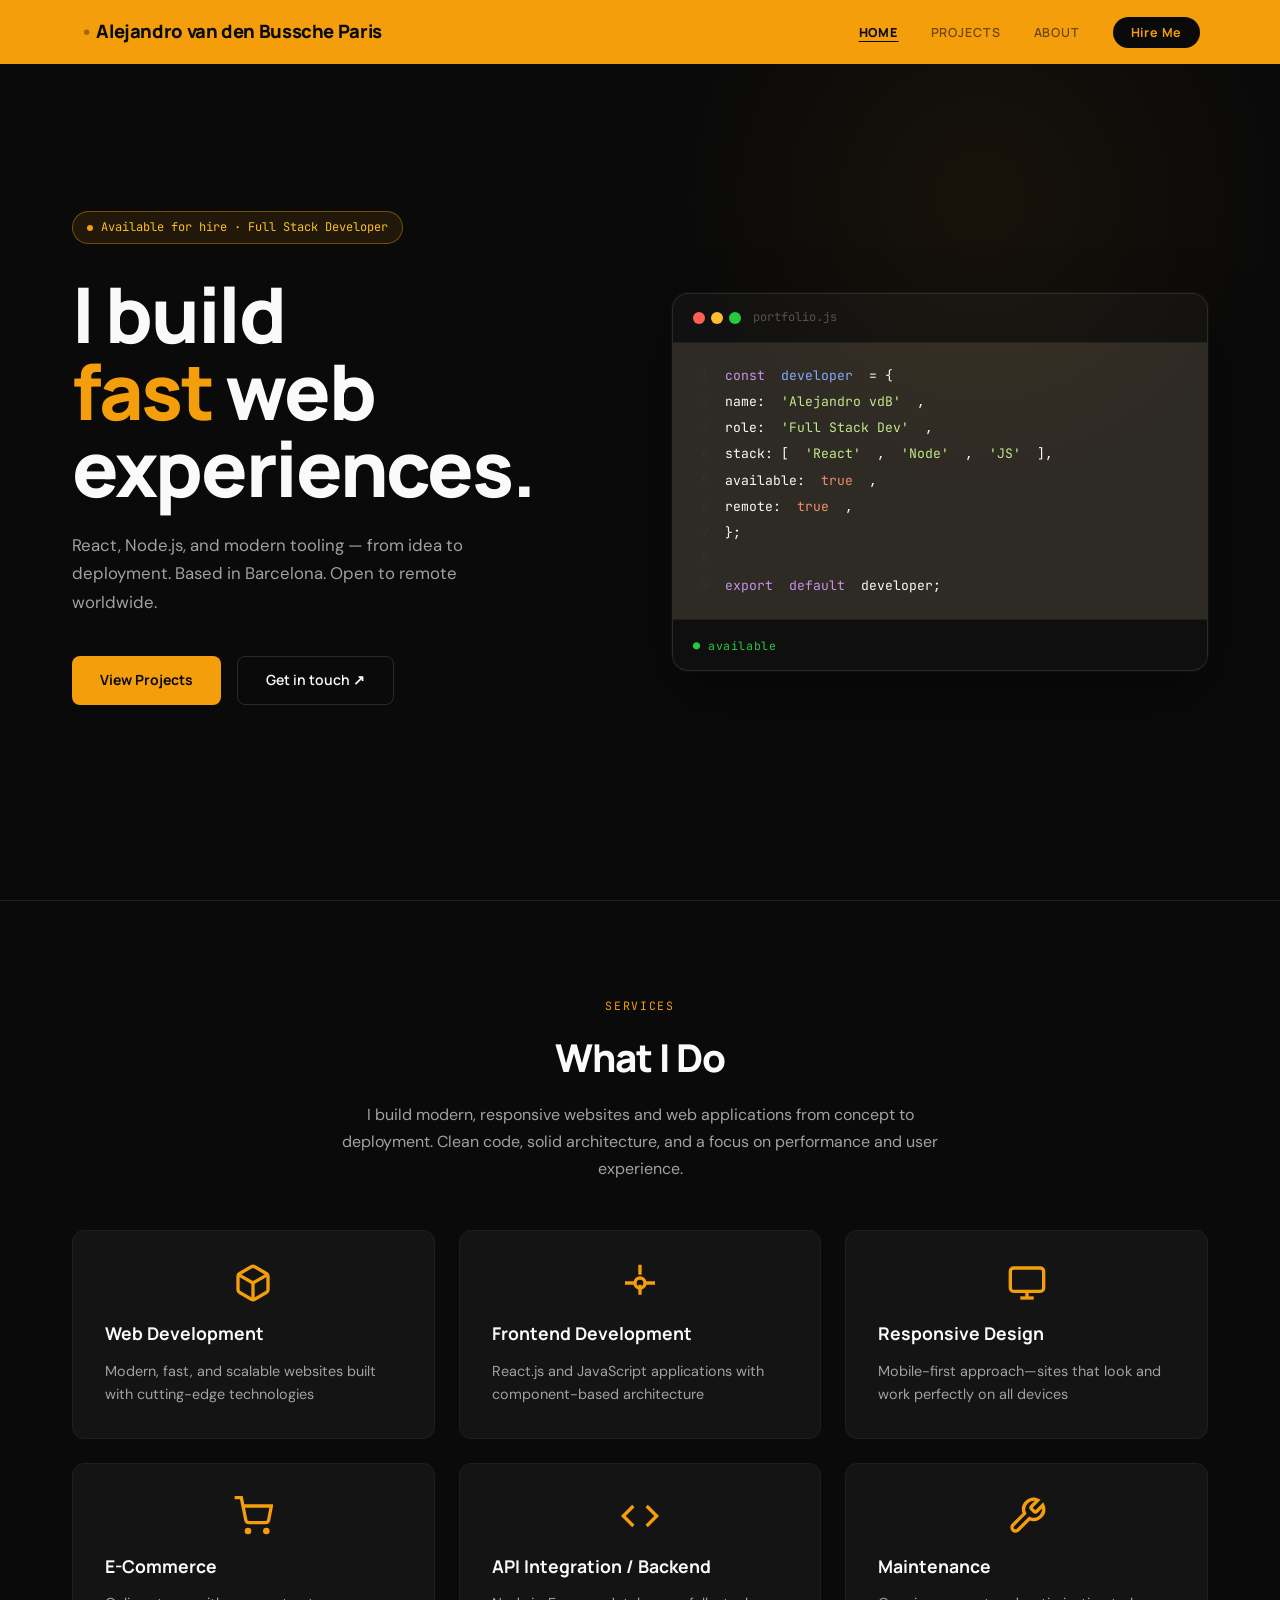
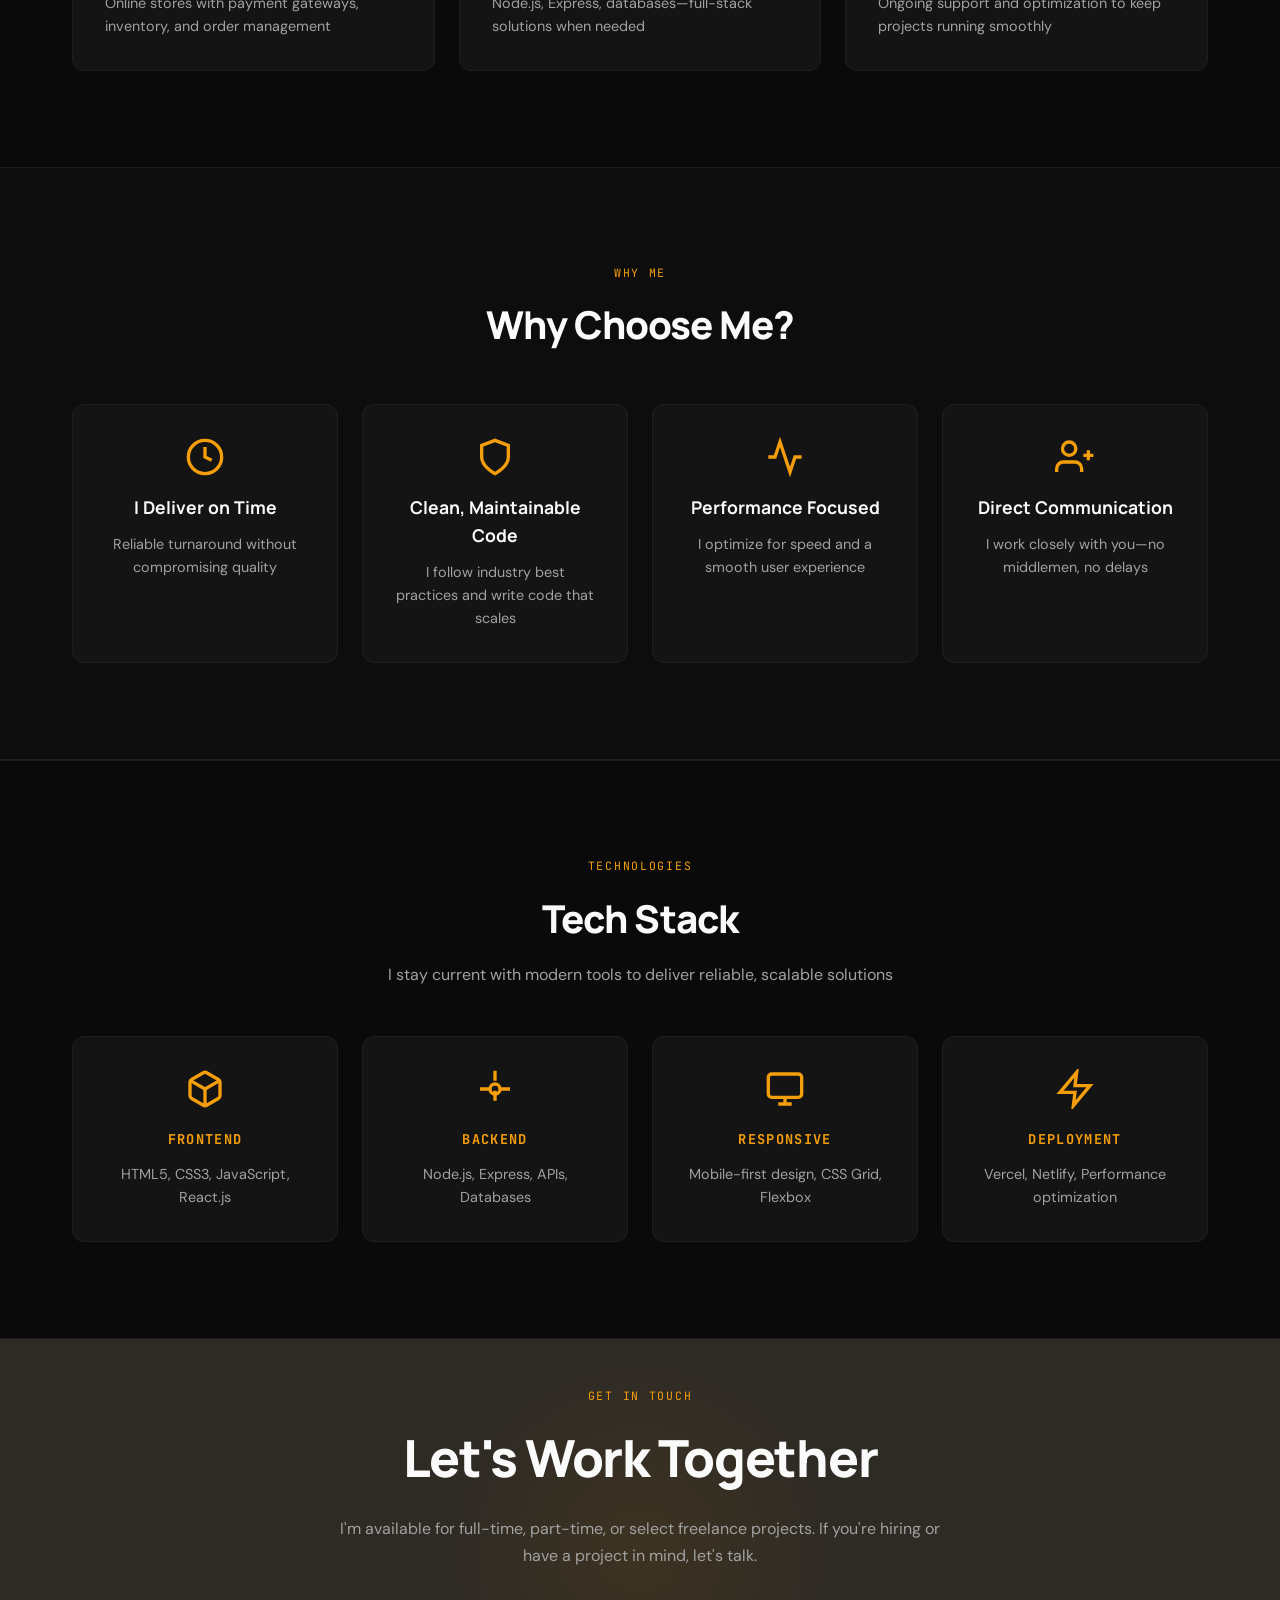
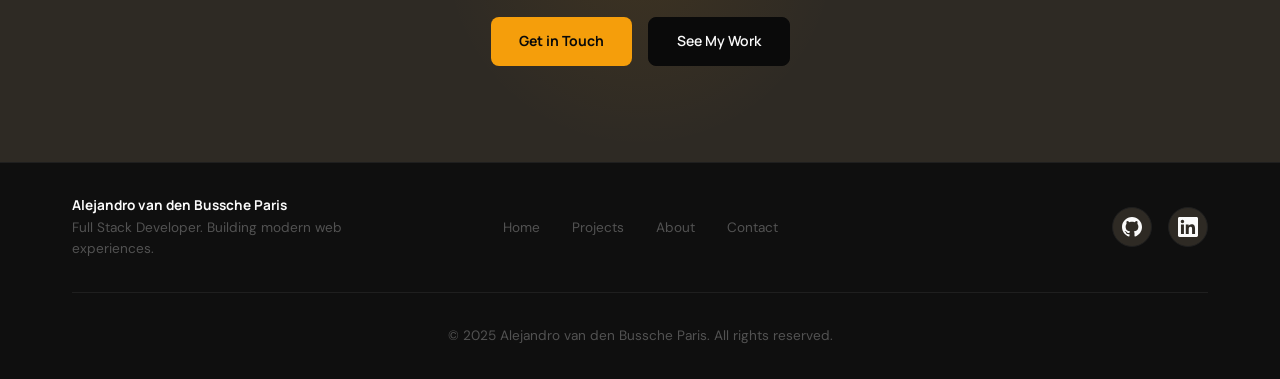
==== commit 1478c76e: "Fix navbar mobile: grid 3 columnas, nombre centrado, !important para especificidad Made-with: Cursor" ====
--- a/index.html
+++ b/index.html
@@ -43,9 +43,9 @@
   <link rel="canonical" href="https://alejandrovdb.dev/" />
   
   <!-- Favicon -->
-  <link rel="icon" type="image/png" sizes="32x32" href="https://res.cloudinary.com/dqph2qm49/image/upload/v1772940925/rocketMedia/av-ico_tgfusm.png">
-  <link rel="icon" type="image/png" sizes="192x192" href="https://res.cloudinary.com/dqph2qm49/image/upload/v1772940925/rocketMedia/av-ico_tgfusm.png">
-  <link rel="apple-touch-icon" href="https://res.cloudinary.com/dqph2qm49/image/upload/v1772940925/rocketMedia/av-ico_tgfusm.png">
+  <link rel="icon" type="image/png" sizes="32x32" href="https://res.cloudinary.com/dqph2qm49/image/upload/v1772982122/rocketMedia/avdb-ico-yellow_emwvuc.png">
+  <link rel="icon" type="image/png" sizes="192x192" href="https://res.cloudinary.com/dqph2qm49/image/upload/v1772982122/rocketMedia/avdb-ico-yellow_emwvuc.png">
+  <link rel="apple-touch-icon" href="https://res.cloudinary.com/dqph2qm49/image/upload/v1772982122/rocketMedia/avdb-ico-yellow_emwvuc.png">
   <link rel="manifest" href="/manifest.json">
   
   <!-- Preconnect for Performance -->
@@ -57,7 +57,7 @@
   <link href="https://fonts.googleapis.com/css2?family=Manrope:wght@300;400;500;600;700;800&family=DM+Sans:opsz,wght@9..40,300;9..40,400;9..40,500&family=JetBrains+Mono:wght@400;500&display=swap" rel="stylesheet">
   
   <!-- Styles -->
-  <link rel="stylesheet" href="/assets/styles.css?v=5">
+  <link rel="stylesheet" href="/assets/styles.css?v=6">
   
   <!-- Structured Data / Schema.org -->
   <script type="application/ld+json">
@@ -123,14 +123,7 @@
           </p>
           <div class="hero-actions">
             <a href="/projects.html" class="btn-primary">View Projects</a>
-            <a href="/contact.html" class="btn-ghost">Get in touch ↗</a>
-          </div>
-          <div class="hero-stats">
-            <div class="stat"><span class="stat-num">3+</span><span class="stat-label">Years exp.</span></div>
-            <div class="stat-divider"></div>
-            <div class="stat"><span class="stat-num">20+</span><span class="stat-label">Projects</span></div>
-            <div class="stat-divider"></div>
-            <div class="stat"><span class="stat-num">100%</span><span class="stat-label">Remote ready</span></div>
+            <a href="/contact.html" class="btn-secondary">Get in touch ↗</a>
           </div>
         </div>
         <div class="hero-right">
@@ -385,7 +378,7 @@
           </header>
           <div class="cta-buttons">
             <a href="/contact.html" class="btn-primary" aria-label="Get in touch">Get in Touch</a>
-            <a href="/projects.html" class="btn-ghost" aria-label="See my work">See My Work</a>
+            <a href="/projects.html" class="btn-secondary btn-cta-black" aria-label="See my work">See My Work</a>
           </div>
         </div>
       </div>
--- a/assets/styles.css
+++ b/assets/styles.css
@@ -87,10 +87,10 @@
 nav .nav__logo-link {
   font-family: 'Manrope', sans-serif;
   font-weight: 800;
-  font-size: 1rem;
+  font-size: 1.15rem;
   color: #0a0a0a;
   text-decoration: none;
-  letter-spacing: -0.01em;
+  letter-spacing: -0.02em;
 }
 
 .nav .logo::before,
@@ -264,55 +264,48 @@
 
 .hero-actions { display: flex; gap: 1rem; margin-bottom: 3rem; }
 
-.btn-primary {
-  background: var(--accent);
+/* ========== SISTEMA DE BOTONES UNIFICADO ========== */
+.btn-primary, a.btn-primary, button.btn-primary,
+.btn--primary, a.btn--primary, button.btn--primary {
+  display: inline-flex;
+  align-items: center;
+  gap: 8px;
+  background: #f59e0b;
   color: #0a0a0a;
-  font-family: var(--font-body);
-  font-weight: 600;
+  font-family: 'Manrope', sans-serif;
+  font-weight: 700;
+  font-size: 0.875rem;
   padding: 12px 28px;
   border-radius: 8px;
+  border: none;
   text-decoration: none;
-  transition: opacity 0.2s;
-  font-size: 0.95rem;
-}
-.btn-primary:hover { opacity: 0.85; }
-
-.btn-ghost {
+  cursor: pointer;
+  transition: opacity 0.2s ease;
+}
+.btn-primary:hover, .btn--primary:hover { opacity: 0.85; }
+
+.btn-secondary, a.btn-secondary, button.btn-secondary,
+.btn-ghost, a.btn-ghost, button.btn-ghost,
+.btn--secondary, a.btn--secondary, button.btn--secondary,
+.btn--outline, a.btn--outline, button.btn--outline {
+  display: inline-flex;
+  align-items: center;
+  gap: 8px;
   background: transparent;
-  color: var(--text-primary);
-  font-family: var(--font-body);
-  font-weight: 500;
+  color: #fafafa;
+  font-family: 'Manrope', sans-serif;
+  font-weight: 600;
+  font-size: 0.875rem;
   padding: 12px 28px;
   border-radius: 8px;
-  border: 1px solid var(--border);
+  border: 1px solid #2a2a2a;
   text-decoration: none;
-  transition: border-color 0.2s, color 0.2s;
-  font-size: 0.95rem;
-}
-.btn-ghost:hover { border-color: var(--accent); color: var(--accent); }
-
-.hero-stats {
-  display: flex;
-  align-items: center;
-  gap: 1.5rem;
-}
-.stat { display: flex; flex-direction: column; gap: 2px; }
-.stat-num {
-  font-family: var(--font-display);
-  font-size: 1.4rem;
-  font-weight: 700;
-  color: var(--text-primary);
-}
-.stat-label {
-  font-family: var(--font-body);
-  font-size: 0.75rem;
-  color: var(--text-muted);
-  text-transform: uppercase;
-  letter-spacing: 0.05em;
-}
-.stat-divider {
-  width: 1px; height: 36px;
-  background: var(--border);
+  cursor: pointer;
+  transition: border-color 0.2s ease, color 0.2s ease;
+}
+.btn-secondary:hover, .btn-ghost:hover, .btn--secondary:hover, .btn--outline:hover {
+  border-color: #f59e0b;
+  color: #f59e0b;
 }
 
 /* Hero card - code editor */
@@ -410,33 +403,78 @@
   margin-top: 2rem;
 }
 
-.service-item {
-  background: var(--bg-card);
-  border: 1px solid var(--border);
+/* ========== SISTEMA DE CARDS UNIFICADO ========== */
+.service-item,
+.benefit-item,
+.tech-item,
+.project-card,
+.skill-item,
+.team-member,
+.process-step,
+.feature-card,
+.why-card,
+.tech-card {
+  background: #141414;
+  border: 1px solid #1f1f1f;
   border-radius: 12px;
   padding: 2rem;
-  transition: border-color 0.25s, background 0.25s;
+  transition: border-color 0.25s ease, transform 0.2s ease, box-shadow 0.2s ease;
   position: relative;
   overflow: hidden;
 }
-.service-item::before {
+.service-item::before,
+.benefit-item::before,
+.tech-item::before,
+.project-card::before,
+.skill-item::before,
+.team-member::before,
+.process-step::before,
+.feature-card::before,
+.why-card::before,
+.tech-card::before {
   content: '';
   position: absolute;
   top: 0; left: 0; right: 0;
   height: 2px;
-  background: var(--accent);
+  background: #f59e0b;
   transform: scaleX(0);
   transform-origin: left;
-  transition: transform 0.3s;
-}
-.service-item:hover {
-  border-color: var(--border-accent);
-  background: var(--bg-card-hover);
-}
-.service-item:hover::before { transform: scaleX(1); }
+  transition: transform 0.3s ease;
+}
+.service-item:hover,
+.benefit-item:hover,
+.tech-item:hover,
+.project-card:hover,
+.skill-item:hover,
+.team-member:hover,
+.process-step:hover,
+.feature-card:hover,
+.why-card:hover,
+.tech-card:hover {
+  border-color: rgba(245, 158, 11, 0.35);
+  transform: translateY(-2px);
+  box-shadow: 0 8px 24px rgba(0, 0, 0, 0.4);
+}
+.service-item:hover::before,
+.benefit-item:hover::before,
+.tech-item:hover::before,
+.project-card:hover::before,
+.skill-item:hover::before,
+.team-member:hover::before,
+.process-step:hover::before,
+.feature-card:hover::before,
+.why-card:hover::before,
+.tech-card:hover::before { transform: scaleX(1); }
+
+/* Project cards: sin padding (contenido interno) */
+.project-card,
+.project-card--wide { padding: 0; }
+
 .service-item .service-icon,
 .service-item svg,
-.service-item .benefit-icon { color: var(--accent); }
+.service-item .benefit-icon,
+.benefit-item .benefit-icon,
+.benefit-item svg { color: var(--accent); }
 .service-item h3,
 .benefit-item h3 {
   font-family: var(--font-display);
@@ -472,15 +510,7 @@
   gap: 1.5rem;
   margin-top: 2rem;
 }
-.benefit-item {
-  background: transparent;
-  border: 1px solid var(--border);
-  border-radius: 12px;
-  padding: 2rem;
-  transition: border-color 0.25s;
-  text-align: center;
-}
-.benefit-item:hover { border-color: var(--border-accent); }
+.benefit-item { text-align: center; }
 
 /* ========== TECH STACK ========== */
 .technologies {
@@ -496,15 +526,7 @@
   gap: 1.5rem;
   margin-top: 2rem;
 }
-.tech-item {
-  background: var(--bg-card);
-  border: 1px solid var(--border);
-  border-radius: 10px;
-  padding: 1.5rem;
-  text-align: center;
-  transition: border-color 0.25s;
-}
-.tech-item:hover { border-color: var(--border-accent); }
+.tech-item { text-align: center; }
 .tech-icon { margin-bottom: 0.75rem; color: var(--accent); }
 .tech-icon svg { width: 40px; height: 40px; stroke: currentColor; fill: none; stroke-width: 2; }
 .tech-item h3 {
@@ -550,6 +572,18 @@
 .cta-section p { color: var(--text-secondary); margin-bottom: 2.5rem; }
 .cta-buttons { display: flex; gap: 1rem; justify-content: center; flex-wrap: wrap; }
 .cta-buttons .btn-primary { margin: 0; }
+.cta-buttons .btn-cta-black,
+.cta-buttons .btn-secondary.btn-cta-black {
+  background: #0a0a0a !important;
+  color: #fafafa !important;
+  border-color: #0a0a0a !important;
+}
+.cta-buttons .btn-cta-black:hover,
+.cta-buttons .btn-secondary.btn-cta-black:hover {
+  background: #0a0a0a !important;
+  border-color: #f59e0b !important;
+  color: #fafafa !important;
+}
 .cta-buttons .btn-ghost,
 .cta-buttons .btn--outline {
   background: transparent;
@@ -662,21 +696,34 @@
   color: #0a0a0a;
   border-color: var(--accent);
 }
-.projects__grid {
+.projects__grid,
+.projects-grid,
+.projects-container,
+[class*="projects-grid"] {
   display: grid;
-  grid-template-columns: repeat(auto-fit, minmax(350px, 1fr));
-  gap: 2rem;
-}
-.project-card {
-  background: var(--bg-card);
-  border: 1px solid var(--border);
-  border-radius: 12px;
-  overflow: hidden;
-  transition: border-color 0.25s;
-}
-.project-card:hover { border-color: var(--border-accent); }
+  grid-template-columns: repeat(6, 1fr);
+  gap: 1.5rem;
+}
+/* Cards normales: 2 columnas del grid = 3 por fila */
+.projects__grid .project-card:not(.project-card--wide) {
+  grid-column: span 2;
+}
+/* Cards de app: 3 columnas del grid = 2 por fila */
+.project-card--wide {
+  grid-column: span 3;
+  display: flex;
+  flex-direction: row;
+  align-items: stretch;
+  gap: 0;
+}
+.project-card--wide .project-card--wide__image img {
+  background-color: #141414;
+  object-fit: cover;
+  width: 100%;
+  height: 100%;
+}
 .project-image {
-  background: var(--bg-section-alt);
+  background: #141414;
   overflow: hidden;
 }
 .project-image img { width: 100%; height: auto; display: block; object-fit: cover; }
@@ -705,7 +752,7 @@
   border: 1px solid var(--border-accent);
 }
 .project-links { display: flex; gap: 0.75rem; flex-wrap: wrap; }
-.project-links .btn-primary, .project-links .btn-ghost { font-size: 0.85rem; padding: 8px 16px; }
+.project-links .btn-primary, .project-links .btn-secondary { font-size: 0.85rem; padding: 8px 16px; }
 .featured-badge {
   position: absolute;
   top: 1rem;
@@ -718,23 +765,22 @@
   font-weight: 600;
 }
 
-/* Project card wide */
-.project-card--wide {
-  grid-column: 1 / -1;
-  display: flex;
-  flex-direction: row;
-  align-items: stretch;
-}
+/* Project card wide - apps horizontales */
+/* Imagen reducida: ancho fijo 140px */
 .project-card--wide .project-card--wide__image {
-  width: 30%;
-  min-height: 220px;
+  flex: 0 0 140px;
+  width: 140px;
+  min-width: 140px;
+  max-width: 140px;
+  min-height: 100px;
   overflow: hidden;
-  background: var(--bg-section-alt);
+  background: #141414;
 }
 .project-card--wide .project-card--wide__image img {
   width: 100%;
   height: 100%;
   object-fit: cover;
+  object-position: center;
 }
 .project-card--wide .project-content { flex: 1; padding: 2rem; }
 
@@ -749,26 +795,43 @@
   margin: 0 auto;
   text-align: center;
 }
+.about-content,
+.about-grid,
+.about-section > div {
+  display: grid;
+  grid-template-columns: 280px 1fr;
+  gap: 4rem;
+  align-items: start;
+}
 .team__grid {
   display: grid;
-  grid-template-columns: repeat(auto-fit, minmax(400px, 1fr));
+  grid-template-columns: 1fr;
   gap: 2rem;
   margin-top: 2rem;
-  max-width: 600px;
+  max-width: 800px;
   margin-left: auto;
   margin-right: auto;
 }
 .team-member {
-  background: var(--bg-card);
-  border: 1px solid var(--border);
-  border-radius: 12px;
-  padding: 2rem;
+  display: grid;
+  grid-template-columns: 280px 1fr;
+  gap: 4rem;
+  align-items: start;
   text-align: left;
-  transition: border-color 0.25s;
-}
-.team-member:hover { border-color: var(--border-accent); }
-.member-image { margin-bottom: 1rem; border-radius: 8px; overflow: hidden; }
-.member-image img { width: 100%; height: auto; display: block; }
+}
+.about-image,
+.profile-photo,
+.about-section img,
+.about img:not(.icon),
+.member-image img {
+  max-width: 280px;
+  width: 280px;
+  height: 280px;
+  object-fit: cover;
+  border-radius: 16px;
+  border: 2px solid #1f1f1f;
+}
+.member-image { margin-bottom: 0; border-radius: 16px; overflow: hidden; }
 .team-member__name {
   font-family: var(--font-display);
   font-size: 1.5rem;
@@ -807,14 +870,8 @@
 }
 .process-step {
   flex: 0 0 260px;
-  background: var(--bg-card);
-  border: 1px solid var(--border);
-  border-radius: 12px;
-  padding: 1.5rem;
   text-align: center;
-  transition: border-color 0.25s;
-}
-.process-step:hover { border-color: var(--border-accent); }
+}
 .process-step__number {
   background: var(--accent);
   color: #0a0a0a;
@@ -851,14 +908,8 @@
 }
 .skill-item {
   flex: 0 0 200px;
-  background: var(--bg-card);
-  border: 1px solid var(--border);
-  border-radius: 12px;
-  padding: 1.5rem;
   text-align: center;
-  transition: border-color 0.25s;
-}
-.skill-item:hover { border-color: var(--border-accent); }
+}
 .skill-icon { margin-bottom: 0.75rem; color: var(--accent); }
 .skill-icon svg { width: 40px; height: 40px; stroke: currentColor; fill: none; stroke-width: 2; }
 .skill-item h3 {
@@ -939,21 +990,46 @@
 }
 
 @media (max-width: 768px) {
-  .nav, nav {
-    padding: 0 24px;
-    flex-wrap: wrap;
-    height: auto;
-    min-height: 64px;
-  }
-  
   .nav__container {
-    flex-wrap: wrap;
-    width: 100%;
-  }
-  
+    display: grid !important;
+    grid-template-columns: 1fr auto 1fr !important;
+    grid-template-rows: 60px !important;
+    align-items: center !important;
+    justify-content: unset !important;
+    padding: 0 20px !important;
+    width: 100% !important;
+  }
+
+  .nav__logo-link {
+    grid-column: 2 !important;
+    grid-row: 1 !important;
+    text-align: center !important;
+    font-size: 0.85rem !important;
+    white-space: nowrap !important;
+  }
+
+  .nav__logo-link::before {
+    display: none !important;
+  }
+
+  .nav__toggle {
+    grid-column: 3 !important;
+    grid-row: 1 !important;
+    justify-self: end !important;
+    display: block !important;
+    background: transparent !important;
+    border: none !important;
+    color: #0a0a0a !important;
+    font-size: 1.3rem !important;
+    cursor: pointer !important;
+    padding: 4px !important;
+  }
+
   .nav__menu,
   .nav-links,
   nav ul {
+    grid-column: 1 / -1 !important;
+    grid-row: 2 !important;
     display: flex;
     flex-direction: column;
     align-items: flex-start;
@@ -1000,7 +1076,6 @@
     gap: 2rem;
   }
   .hero-right, .hero-card { display: none; }
-  .hero-stats { flex-wrap: wrap; }
   
   .services-grid,
   .benefits-grid,
@@ -1016,10 +1091,30 @@
   .footer__menu { justify-content: center; }
   
   .team__grid { grid-template-columns: 1fr; }
-  .project-card--wide { flex-direction: column; }
-  .project-card--wide .project-card--wide__image { width: 100%; min-height: 200px; }
+  .team-member {
+    grid-template-columns: 1fr;
+  }
+  .about-image, .profile-photo, .member-image img {
+    width: 180px;
+    height: 180px;
+    max-width: 180px;
+  }
+  .projects__grid, .projects-grid { grid-template-columns: 1fr; }
+  .projects__grid .project-card:not(.project-card--wide) { grid-column: span 1; }
+  .project-card--wide { grid-column: span 1; flex-direction: column; }
+  .project-card--wide .project-card--wide__image {
+    width: 100%;
+    min-width: 100%;
+    min-height: auto;
+    height: auto;
+  }
+  .project-card--wide .project-card--wide__image img {
+    width: 100%;
+    height: auto;
+    object-fit: contain;
+    object-position: top center;
+  }
   
-  .nav__toggle { display: block !important; }
   .nav__menu .nav__link { margin-left: 0; margin-top: 0.5rem; }
   .nav__menu .nav__link:first-child { margin-top: 0; }
   .nav__menu .nav-hire { margin-left: 0; margin-top: 1rem; }
@@ -1028,9 +1123,7 @@
 @media (max-width: 480px) {
   .hero-title { font-size: 2.5rem; }
   .hero-actions { flex-direction: column; }
-  .btn-primary, .btn-ghost { width: 100%; text-align: center; }
-  .hero-stats { flex-direction: column; align-items: flex-start; }
-  .stat-divider { width: 36px; height: 1px; }
+  .btn-primary, .btn-secondary, .btn-ghost { width: 100%; text-align: center; }
 }
 
 /* ========== ERROR PAGES ========== */
@@ -1072,9 +1165,7 @@
 }
 .error-actions { display: flex; gap: 1rem; justify-content: center; flex-wrap: wrap; }
 .error-page .btn-primary,
-.error-page .btn-ghost { margin: 0; }
-
-/* Legacy btn classes */
-.btn--primary { background: var(--accent) !important; color: #0a0a0a !important; border: none !important; }
-.btn--outline { background: transparent !important; color: var(--text-primary) !important; border: 1px solid var(--border) !important; }
-.btn--outline:hover { border-color: var(--accent) !important; color: var(--accent) !important; }
+.error-page .btn-secondary,
+.error-page .btn-ghost,
+.error-page .btn--primary,
+.error-page .btn--outline { margin: 0; }
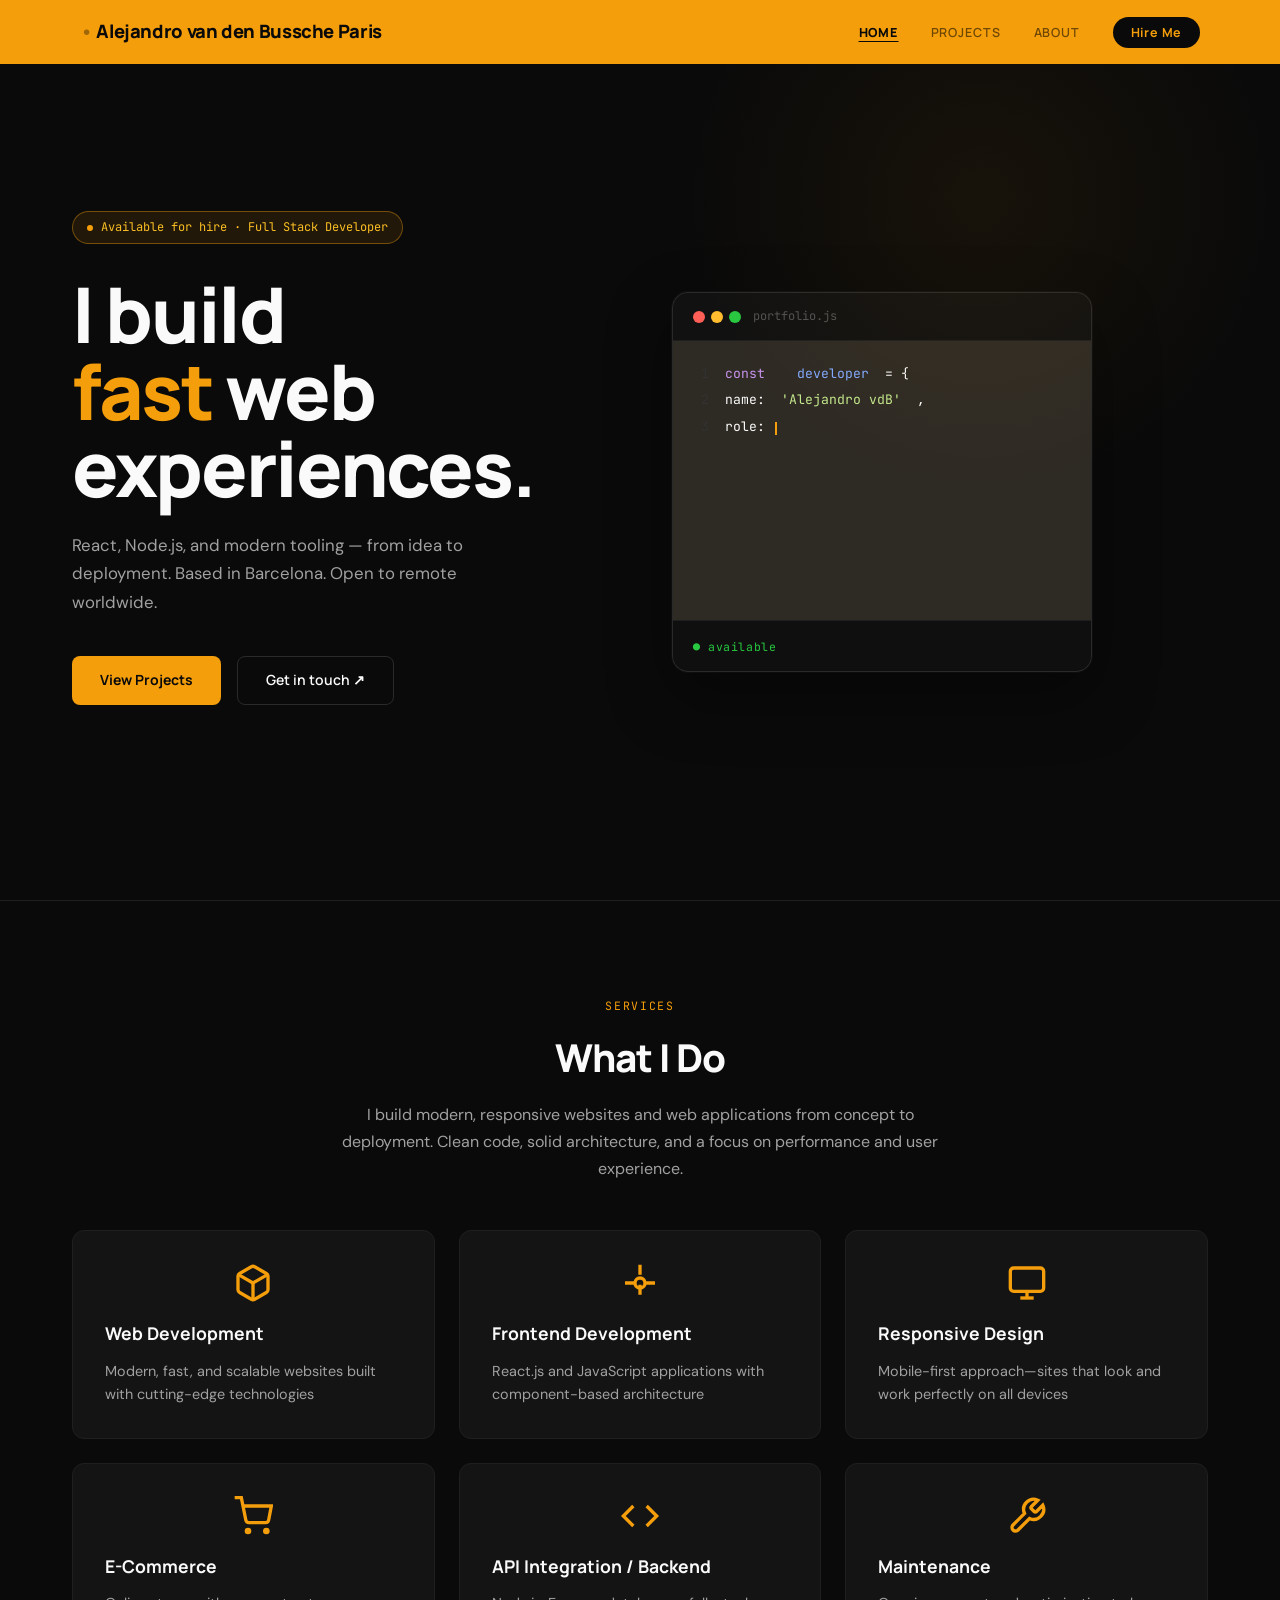
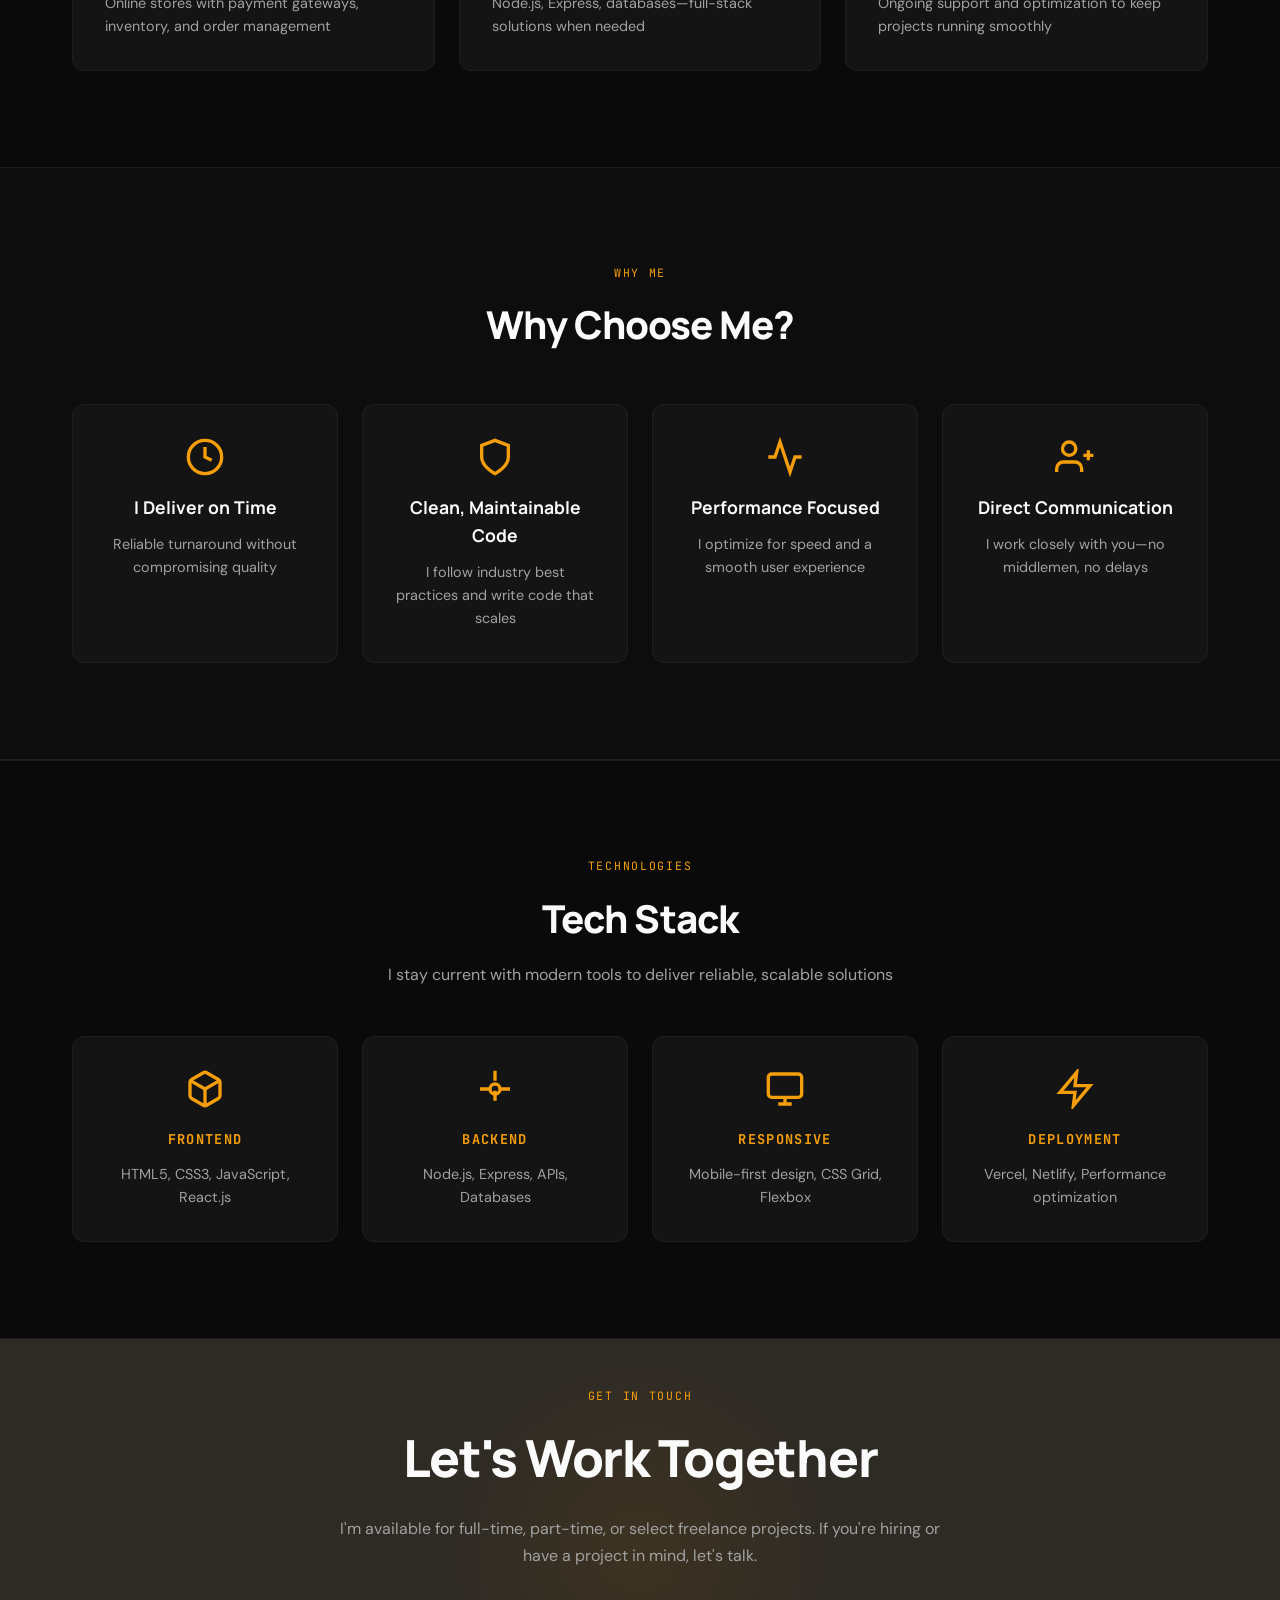
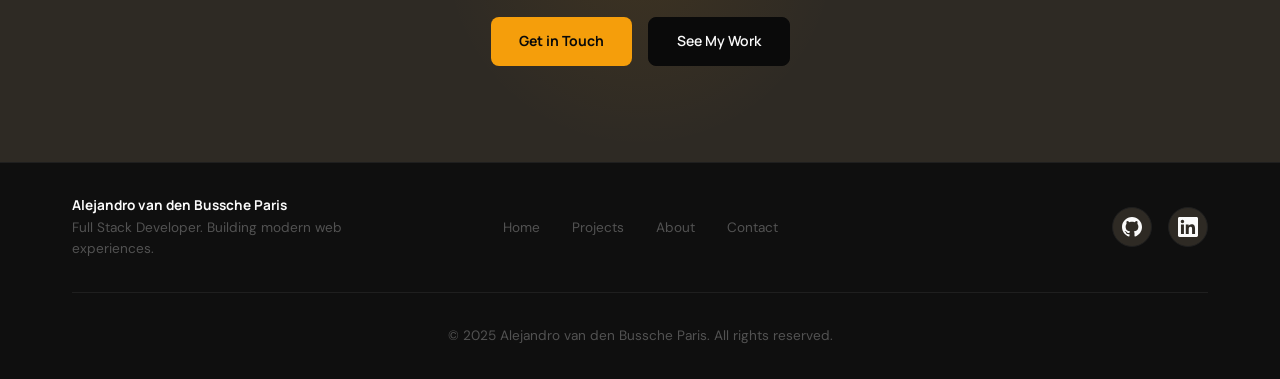
==== commit 349b3c2f: "Efecto typing en loop, ventana fija tipo rocketmedia, navbar móvil centrada, hero card visible en mó" ====
--- a/index.html
+++ b/index.html
@@ -57,7 +57,7 @@
   <link href="https://fonts.googleapis.com/css2?family=Manrope:wght@300;400;500;600;700;800&family=DM+Sans:opsz,wght@9..40,300;9..40,400;9..40,500&family=JetBrains+Mono:wght@400;500&display=swap" rel="stylesheet">
   
   <!-- Styles -->
-  <link rel="stylesheet" href="/assets/styles.css?v=6">
+  <link rel="stylesheet" href="/assets/styles.css?v=7">
   
   <!-- Structured Data / Schema.org -->
   <script type="application/ld+json">
@@ -136,16 +136,8 @@
               </div>
               <span class="hero-card-title">portfolio.js</span>
             </div>
-            <div class="hero-card-body">
-              <div class="code-line"><span class="ln">1</span><span class="kw">const</span> <span class="fn">developer</span> = {</div>
-              <div class="code-line"><span class="ln">2</span>  name: <span class="str">'Alejandro vdB'</span>,</div>
-              <div class="code-line"><span class="ln">3</span>  role: <span class="str">'Full Stack Dev'</span>,</div>
-              <div class="code-line"><span class="ln">4</span>  stack: [<span class="str">'React'</span>, <span class="str">'Node'</span>, <span class="str">'JS'</span>],</div>
-              <div class="code-line"><span class="ln">5</span>  available: <span class="kw2">true</span>,</div>
-              <div class="code-line"><span class="ln">6</span>  remote: <span class="kw2">true</span>,</div>
-              <div class="code-line"><span class="ln">7</span>};</div>
-              <div class="code-line empty"><span class="ln">8</span></div>
-              <div class="code-line"><span class="ln">9</span><span class="kw">export</span> <span class="kw">default</span> developer;</div>
+            <div class="hero-card-body" id="hero-code-body">
+              <!-- Content populated by typing-effect.js -->
             </div>
             <div class="hero-card-footer">
               <span class="badge-green">● available</span>
@@ -420,6 +412,7 @@
   </footer>
 
   <script src="/assets/nav-active.js"></script>
+  <script src="/assets/typing-effect.js"></script>
   <!-- Simple JavaScript -->
   <script>
     console.log('=== SIMPLE JS LOADED ===');
--- a/assets/styles.css
+++ b/assets/styles.css
@@ -308,13 +308,18 @@
   color: #f59e0b;
 }
 
-/* Hero card - code editor */
+/* Hero card - code editor (ventana fija como rocketmedia.website) */
 .hero-card {
   background: var(--bg-card);
   border: 1px solid #2a2a2a;
   border-radius: 16px;
   overflow: hidden;
   box-shadow: 0 24px 64px rgba(0,0,0,0.4), 0 0 0 1px rgba(255,255,255,0.03);
+  width: 100%;
+  max-width: 420px;
+  height: 380px;
+  display: flex;
+  flex-direction: column;
 }
 .hero-card-header {
   display: flex;
@@ -323,6 +328,7 @@
   padding: 14px 20px;
   background: #111111;
   border-bottom: 1px solid #1f1f1f;
+  flex-shrink: 0;
 }
 .traffic-lights { display: flex; gap: 6px; }
 .tl { width: 12px; height: 12px; border-radius: 50%; }
@@ -334,15 +340,27 @@
   font-size: 0.75rem;
   color: #525252;
 }
-.hero-card-body { padding: 20px; }
+.hero-card-body {
+  padding: 20px;
+  flex: 1;
+  min-height: 0;
+  overflow: hidden;
+}
 .code-line {
   font-family: var(--font-mono);
   font-size: 0.82rem;
   line-height: 2;
   display: flex;
   gap: 16px;
-}
-.code-line .ln { color: #333; min-width: 16px; text-align: right; user-select: none; }
+  min-height: 1.6em;
+}
+.code-line .ln {
+  color: #333;
+  min-width: 16px;
+  text-align: right;
+  user-select: none;
+  flex-shrink: 0;
+}
 .code-line .kw { color: #c792ea; }
 .code-line .kw2 { color: #f78c6c; }
 .code-line .fn { color: #82aaff; }
@@ -351,12 +369,27 @@
   padding: 12px 20px;
   border-top: 1px solid #1f1f1f;
   background: #0f0f0f;
+  flex-shrink: 0;
 }
 .badge-green {
   font-family: var(--font-mono);
   font-size: 0.72rem;
   color: #28c840;
   letter-spacing: 0.05em;
+}
+
+/* Typing effect cursor */
+.type-cursor {
+  display: inline-block;
+  width: 2px;
+  height: 1em;
+  background: #f59e0b;
+  margin-left: 2px;
+  vertical-align: text-bottom;
+  animation: cursor-blink 0.8s step-end infinite;
+}
+@keyframes cursor-blink {
+  50% { opacity: 0; }
 }
 
 /* ========== SECTION HEADERS ========== */
@@ -709,6 +742,10 @@
   grid-column: span 2;
 }
 /* Cards de app: 3 columnas del grid = 2 por fila */
+.project-card {
+  display: flex;
+  flex-direction: column;
+}
 .project-card--wide {
   grid-column: span 3;
   display: flex;
@@ -718,30 +755,79 @@
 }
 .project-card--wide .project-card--wide__image img {
   background-color: #141414;
-  object-fit: cover;
+  object-fit: contain;
+  object-position: center;
   width: 100%;
   height: 100%;
 }
+/* Cards normales: imagen 1012.47×522.11px, sin espacios */
 .project-image {
+  position: relative;
+  overflow: hidden;
   background: #141414;
-  overflow: hidden;
-}
-.project-image img { width: 100%; height: auto; display: block; object-fit: cover; }
-.project-content { padding: 1.5rem; }
+  border-radius: 12px 12px 0 0;
+  aspect-ratio: 1012.47 / 522.11;
+  width: 100%;
+  line-height: 0;
+}
+.project-image img {
+  width: 100%;
+  height: 100%;
+  object-fit: cover;
+  object-position: center;
+  display: block;
+  vertical-align: bottom;
+  transition: transform 0.3s ease;
+}
+.project-card:hover .project-image img {
+  transform: scale(1.05);
+}
+.project-content {
+  padding: 1.5rem;
+  display: flex;
+  flex-direction: column;
+  flex: 1;
+  min-height: 0;
+}
+/* Título: 1–2 líneas fijas, alineadas entre cards (como rocketmedia) */
 .project-title {
   font-family: var(--font-display);
   font-size: 1.25rem;
+  line-height: 1.35;
   color: var(--text-primary);
   margin-bottom: 0.5rem;
-}
+  min-height: 2.7em;
+  display: -webkit-box;
+  -webkit-line-clamp: 2;
+  -webkit-box-orient: vertical;
+  overflow: hidden;
+}
+/* Descripción: espacio fijo ~4 líneas, alineado entre cards */
 .project-description {
   font-family: var(--font-body);
+  font-size: 0.9rem;
+  line-height: 1.6;
   color: var(--text-secondary);
-  font-size: 0.9rem;
   margin-bottom: 1rem;
-  line-height: 1.6;
-}
-.project-tags { display: flex; flex-wrap: wrap; gap: 0.5rem; margin-bottom: 1rem; }
+  min-height: 6.4em;
+  display: -webkit-box;
+  -webkit-line-clamp: 4;
+  -webkit-box-orient: vertical;
+  overflow: hidden;
+}
+.project-description a {
+  color: inherit;
+  text-decoration: underline;
+}
+/* Zona chips: altura fija para alineación */
+.project-tags {
+  display: flex;
+  flex-wrap: wrap;
+  gap: 0.5rem;
+  margin-bottom: 1rem;
+  min-height: 2.25rem;
+  align-content: flex-start;
+}
 .tag {
   background: rgba(245,158,11,0.1);
   color: var(--accent-text);
@@ -751,8 +837,21 @@
   border-radius: 6px;
   border: 1px solid var(--border-accent);
 }
-.project-links { display: flex; gap: 0.75rem; flex-wrap: wrap; }
-.project-links .btn-primary, .project-links .btn-secondary { font-size: 0.85rem; padding: 8px 16px; }
+/* Botones uno debajo del otro y pegados al fondo de la card (como rocketmedia) */
+.project-links {
+  display: flex;
+  flex-direction: column;
+  gap: 0.5rem;
+  margin-top: auto;
+}
+.project-links .btn-primary,
+.project-links .btn-secondary {
+  width: 100%;
+  text-align: center;
+  justify-content: center;
+  font-size: 0.85rem;
+  padding: 8px 16px;
+}
 .featured-badge {
   position: absolute;
   top: 1rem;
@@ -765,24 +864,71 @@
   font-weight: 600;
 }
 
-/* Project card wide - apps horizontales */
-/* Imagen reducida: ancho fijo 140px */
+/* Project card wide - apps horizontales (como rocketmedia) */
 .project-card--wide .project-card--wide__image {
   flex: 0 0 140px;
   width: 140px;
   min-width: 140px;
   max-width: 140px;
   min-height: 100px;
+  padding: 0.75rem;
+  box-sizing: border-box;
   overflow: hidden;
   background: #141414;
+  border-radius: 12px 0 0 12px;
+  display: flex;
+  align-items: center;
+  justify-content: center;
 }
 .project-card--wide .project-card--wide__image img {
   width: 100%;
-  height: 100%;
-  object-fit: cover;
+  height: auto;
+  max-height: 100%;
+  object-fit: contain;
   object-position: center;
-}
-.project-card--wide .project-content { flex: 1; padding: 2rem; }
+  display: block;
+  transition: transform 0.3s ease;
+  border-radius: 4px;
+}
+.project-card--wide:hover .project-card--wide__image img {
+  transform: scale(1.03);
+}
+.project-card--wide .project-content {
+  flex: 1;
+  padding: 2rem;
+  display: flex;
+  flex-direction: column;
+  justify-content: center;
+  min-width: 0;
+}
+/* Apps (wide): sin zonas fijas ni botones apilados */
+.project-card--wide .project-title {
+  min-height: unset;
+  -webkit-line-clamp: unset;
+  display: block;
+  overflow: visible;
+}
+.project-card--wide .project-description {
+  min-height: unset;
+  -webkit-line-clamp: unset;
+  display: block;
+  overflow: visible;
+}
+.project-card--wide .project-tags {
+  min-height: unset;
+}
+.project-card--wide .project-links {
+  flex-direction: row;
+  flex-wrap: wrap;
+  margin-top: 0;
+  gap: 0.75rem;
+}
+.project-card--wide .project-links .btn-primary,
+.project-card--wide .project-links .btn-secondary {
+  flex: 1;
+  min-width: 120px;
+  width: auto;
+}
 
 /* ========== ABOUT ========== */
 .team, .process, .skills-section {
@@ -814,7 +960,7 @@
 }
 .team-member {
   display: grid;
-  grid-template-columns: 280px 1fr;
+  grid-template-columns: 210px 1fr;
   gap: 4rem;
   align-items: start;
   text-align: left;
@@ -832,6 +978,11 @@
   border: 2px solid #1f1f1f;
 }
 .member-image { margin-bottom: 0; border-radius: 16px; overflow: hidden; }
+.member-image img {
+  width: 210px;
+  height: 210px;
+  max-width: 210px;
+}
 .team-member__name {
   font-family: var(--font-display);
   font-size: 1.5rem;
@@ -867,6 +1018,9 @@
   justify-content: center;
   gap: 1.5rem;
   margin-top: 2rem;
+  max-width: 900px;
+  margin-left: auto;
+  margin-right: auto;
 }
 .process-step {
   flex: 0 0 260px;
@@ -905,9 +1059,12 @@
   justify-content: center;
   gap: 1.5rem;
   margin-top: 2rem;
+  max-width: 1200px;
+  margin-left: auto;
+  margin-right: auto;
 }
 .skill-item {
-  flex: 0 0 200px;
+  flex: 0 0 260px;
   text-align: center;
 }
 .skill-icon { margin-bottom: 0.75rem; color: var(--accent); }
@@ -990,22 +1147,30 @@
 }
 
 @media (max-width: 768px) {
+  .nav, header.nav, nav {
+    padding: 0 12px !important;
+    min-height: 60px !important;
+    height: auto !important;
+  }
   .nav__container {
     display: grid !important;
     grid-template-columns: 1fr auto 1fr !important;
-    grid-template-rows: 60px !important;
+    grid-template-rows: auto !important;
     align-items: center !important;
-    justify-content: unset !important;
-    padding: 0 20px !important;
+    justify-items: center !important;
+    padding: 0 16px !important;
     width: 100% !important;
+    min-height: 60px !important;
   }
 
   .nav__logo-link {
     grid-column: 2 !important;
     grid-row: 1 !important;
+    justify-self: center !important;
     text-align: center !important;
-    font-size: 0.85rem !important;
+    font-size: 0.8rem !important;
     white-space: nowrap !important;
+    max-width: min(100%, 220px) !important;
   }
 
   .nav__logo-link::before {
@@ -1013,16 +1178,17 @@
   }
 
   .nav__toggle {
-    grid-column: 3 !important;
+    grid-column: 1 !important;
     grid-row: 1 !important;
-    justify-self: end !important;
+    justify-self: start !important;
     display: block !important;
     background: transparent !important;
     border: none !important;
     color: #0a0a0a !important;
-    font-size: 1.3rem !important;
+    font-size: 1.5rem !important;
     cursor: pointer !important;
-    padding: 4px !important;
+    padding: 8px !important;
+    line-height: 1 !important;
   }
 
   .nav__menu,
@@ -1030,44 +1196,48 @@
   nav ul {
     grid-column: 1 / -1 !important;
     grid-row: 2 !important;
-    display: flex;
-    flex-direction: column;
-    align-items: flex-start;
-    width: 100%;
-    order: 99;
-    margin: 0;
-    padding: 16px 0 20px;
-    background: #f59e0b;
-    border-top: 1px solid rgba(0,0,0,0.1);
-    max-height: 0;
-    overflow: hidden;
-    opacity: 0;
-    visibility: hidden;
-    transition: max-height 0.3s ease, opacity 0.3s ease, visibility 0.3s;
+    display: flex !important;
+    flex-direction: column !important;
+    align-items: center !important;
+    justify-content: center !important;
+    width: 100% !important;
+    margin: 0 !important;
+    padding: 20px 16px 24px !important;
+    background: #f59e0b !important;
+    border-top: 1px solid rgba(0,0,0,0.1) !important;
+    max-height: 0 !important;
+    overflow: hidden !important;
+    opacity: 0 !important;
+    visibility: hidden !important;
+    transition: max-height 0.35s ease, opacity 0.35s ease, visibility 0.35s !important;
   }
   
   .nav__menu.is-open,
   nav ul.is-open {
-    max-height: 400px;
-    opacity: 1;
-    visibility: visible;
+    max-height: 500px !important;
+    opacity: 1 !important;
+    visibility: visible !important;
   }
   
   .nav__link,
   .nav-links a,
   nav ul li a {
     display: block !important;
-    margin: 0;
-    padding: 10px 0;
-    color: rgba(0,0,0,0.6);
-    width: 100%;
+    margin: 0 !important;
+    padding: 12px 0 !important;
+    color: rgba(0,0,0,0.7) !important;
+    width: 100% !important;
+    text-align: center !important;
   }
   
   .nav-hire {
-    margin: 12px 0 4px !important;
-    display: inline-block !important;
+    margin: 16px 0 0 !important;
+    display: block !important;
+    text-align: center !important;
     color: #f59e0b !important;
     background: #0a0a0a !important;
+    padding: 10px 24px !important;
+    border-radius: 100px !important;
   }
   
   .hero-inner {
@@ -1075,7 +1245,15 @@
     padding: 2rem 1rem;
     gap: 2rem;
   }
-  .hero-right, .hero-card { display: none; }
+  .hero-right {
+    display: flex !important;
+    justify-content: center !important;
+  }
+  .hero-card {
+    max-width: 320px;
+    width: 100%;
+    height: 320px;
+  }
   
   .services-grid,
   .benefits-grid,
@@ -1091,13 +1269,17 @@
   .footer__menu { justify-content: center; }
   
   .team__grid { grid-template-columns: 1fr; }
+  .process__grid { max-width: 500px; }
+  .process-step { flex: 0 0 100%; }
+  .skills__grid { max-width: 600px; }
+  .skill-item { flex: 0 0 calc(50% - 0.75rem); }
   .team-member {
     grid-template-columns: 1fr;
   }
   .about-image, .profile-photo, .member-image img {
-    width: 180px;
-    height: 180px;
-    max-width: 180px;
+    width: 135px;
+    height: 135px;
+    max-width: 135px;
   }
   .projects__grid, .projects-grid { grid-template-columns: 1fr; }
   .projects__grid .project-card:not(.project-card--wide) { grid-column: span 1; }
@@ -1115,15 +1297,21 @@
     object-position: top center;
   }
   
-  .nav__menu .nav__link { margin-left: 0; margin-top: 0.5rem; }
-  .nav__menu .nav__link:first-child { margin-top: 0; }
-  .nav__menu .nav-hire { margin-left: 0; margin-top: 1rem; }
+  .nav__menu .nav__link { margin-left: 0 !important; }
+  .nav__menu .nav__link:first-child { margin-top: 0 !important; }
 }
 
 @media (max-width: 480px) {
   .hero-title { font-size: 2.5rem; }
   .hero-actions { flex-direction: column; }
   .btn-primary, .btn-secondary, .btn-ghost { width: 100%; text-align: center; }
+  .skill-item { flex: 0 0 100%; }
+  .nav__logo-link {
+    font-size: 0.7rem !important;
+    white-space: normal !important;
+    max-width: 55vw !important;
+    line-height: 1.2 !important;
+  }
 }
 
 /* ========== ERROR PAGES ========== */
